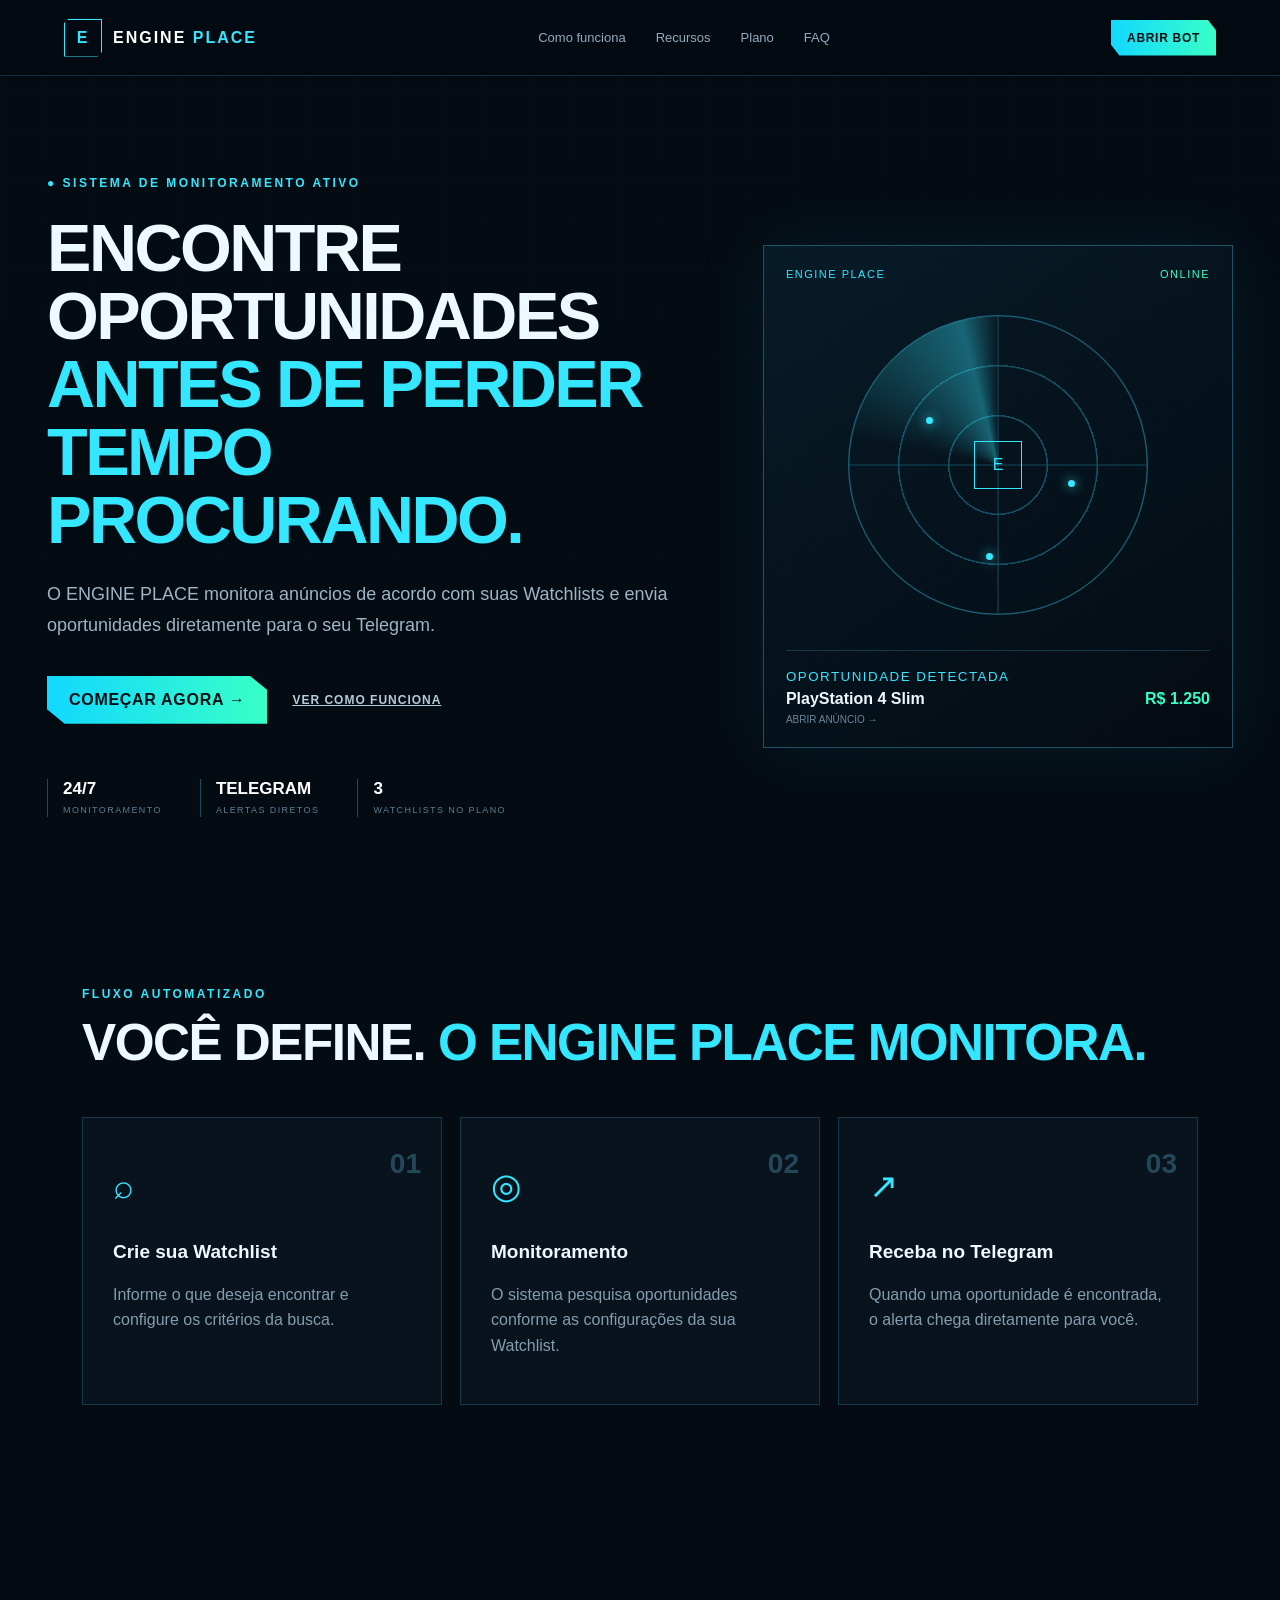
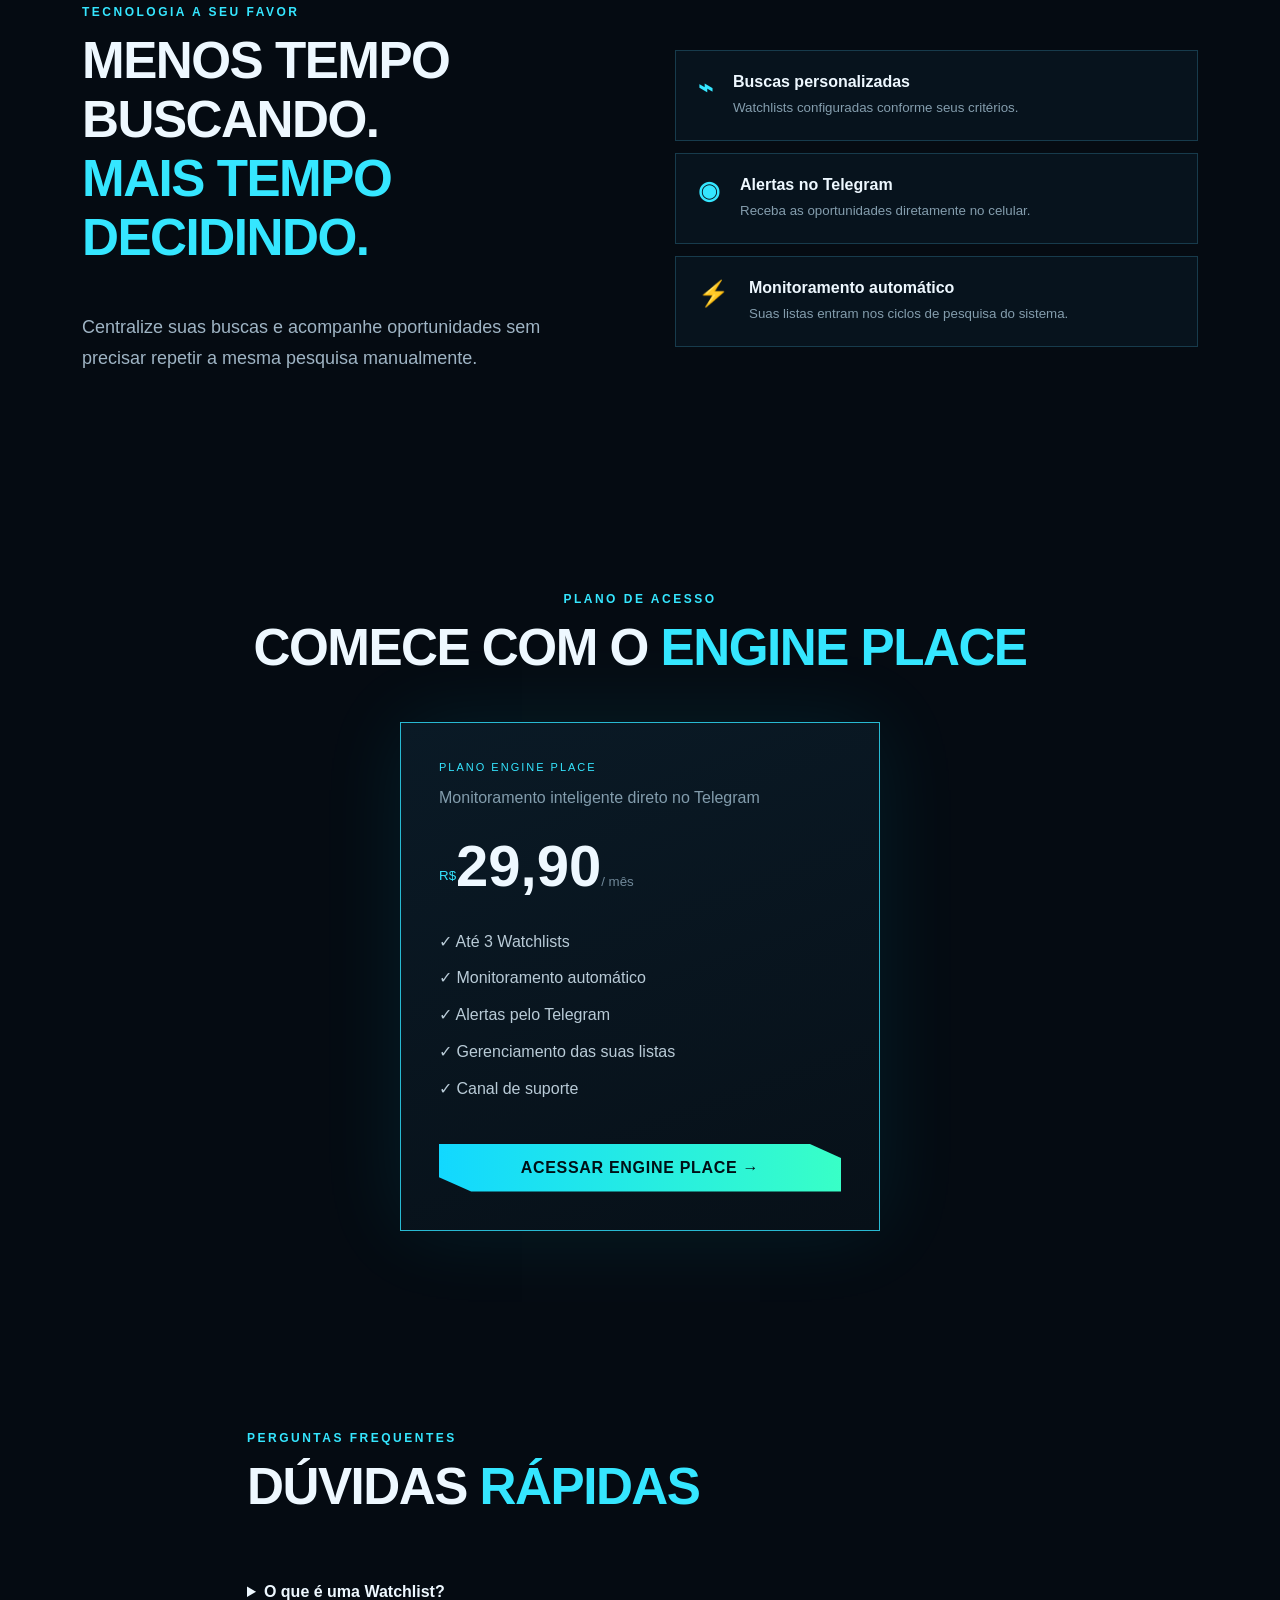
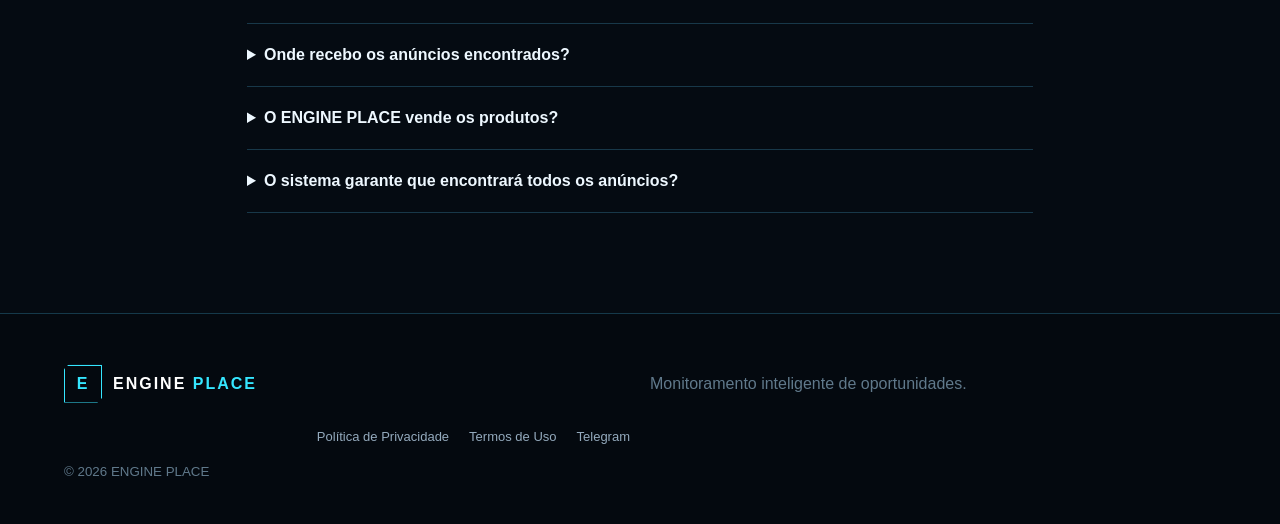
==== index.html @ 0d4deb9d "Add files via upload" ====
<!doctype html>
<html lang="pt-BR">
<head>
<meta charset="utf-8"><meta name="viewport" content="width=device-width,initial-scale=1">
<title>ENGINE PLACE — Monitoramento inteligente</title>
<meta name="description" content="ENGINE PLACE monitora oportunidades conforme suas Watchlists e envia alertas diretamente no Telegram.">
<link rel="stylesheet" href="style.css">
</head>
<body>
<div class="grid"></div>
<header>
  <a class="brand" href="#inicio"><span class="logo">E</span><span>ENGINE <b>PLACE</b></span></a>
  <nav><a href="#como">Como funciona</a><a href="#recursos">Recursos</a><a href="#plano">Plano</a><a href="#faq">FAQ</a></nav>
  <a class="btn mini" href="https://t.me/engineplace_bot" target="_blank">ABRIR BOT</a>
</header>
<main>
<section class="hero" id="inicio">
 <div class="copy">
   <div class="tag">● SISTEMA DE MONITORAMENTO ATIVO</div>
   <h1>ENCONTRE OPORTUNIDADES<br><span>ANTES DE PERDER TEMPO PROCURANDO.</span></h1>
   <p>O ENGINE PLACE monitora anúncios de acordo com suas Watchlists e envia oportunidades diretamente para o seu Telegram.</p>
   <div class="actions"><a class="btn" href="#plano">COMEÇAR AGORA →</a><a class="link" href="#como">VER COMO FUNCIONA</a></div>
   <div class="metrics"><div><b>24/7</b><small>MONITORAMENTO</small></div><div><b>TELEGRAM</b><small>ALERTAS DIRETOS</small></div><div><b>3</b><small>WATCHLISTS NO PLANO</small></div></div>
 </div>
 <div class="radar-card">
   <div class="hud-title"><span>ENGINE PLACE</span><i>ONLINE</i></div>
   <div class="radar"><div class="sweep"></div><span class="dot d1"></span><span class="dot d2"></span><span class="dot d3"></span><div class="center">E</div></div>
   <div class="found"><small>OPORTUNIDADE DETECTADA</small><b>PlayStation 4 Slim</b><span>R$ 1.250</span><em>ABRIR ANÚNCIO →</em></div>
 </div>
</section>

<section id="como" class="section">
 <div class="eyebrow">FLUXO AUTOMATIZADO</div><h2>VOCÊ DEFINE. <span>O ENGINE PLACE MONITORA.</span></h2>
 <div class="steps">
  <article><strong>01</strong><div class="ico">⌕</div><h3>Crie sua Watchlist</h3><p>Informe o que deseja encontrar e configure os critérios da busca.</p></article>
  <article><strong>02</strong><div class="ico">◎</div><h3>Monitoramento</h3><p>O sistema pesquisa oportunidades conforme as configurações da sua Watchlist.</p></article>
  <article><strong>03</strong><div class="ico">↗</div><h3>Receba no Telegram</h3><p>Quando uma oportunidade é encontrada, o alerta chega diretamente para você.</p></article>
 </div>
</section>

<section id="recursos" class="section split">
 <div><div class="eyebrow">TECNOLOGIA A SEU FAVOR</div><h2>MENOS TEMPO BUSCANDO.<br><span>MAIS TEMPO DECIDINDO.</span></h2>
 <p class="lead">Centralize suas buscas e acompanhe oportunidades sem precisar repetir a mesma pesquisa manualmente.</p></div>
 <div class="features">
  <div><b>⌁</b><span><strong>Buscas personalizadas</strong><small>Watchlists configuradas conforme seus critérios.</small></span></div>
  <div><b>◉</b><span><strong>Alertas no Telegram</strong><small>Receba as oportunidades diretamente no celular.</small></span></div>
  <div><b>⚡</b><span><strong>Monitoramento automático</strong><small>Suas listas entram nos ciclos de pesquisa do sistema.</small></span></div>
 </div>
</section>

<section id="plano" class="section price-wrap">
 <div class="eyebrow">PLANO DE ACESSO</div><h2>COMECE COM O <span>ENGINE PLACE</span></h2>
 <div class="price">
  <div class="popular">PLANO ENGINE PLACE</div>
  <p>Monitoramento inteligente direto no Telegram</p>
  <div class="value"><sup>R$</sup><b>29,90</b><small>/ mês</small></div>
  <ul><li>✓ Até 3 Watchlists</li><li>✓ Monitoramento automático</li><li>✓ Alertas pelo Telegram</li><li>✓ Gerenciamento das suas listas</li><li>✓ Canal de suporte</li></ul>
  <a class="btn full" href="https://t.me/engineplace_bot" target="_blank">ACESSAR ENGINE PLACE →</a>
 </div>
</section>

<section id="faq" class="section faq">
 <div class="eyebrow">PERGUNTAS FREQUENTES</div><h2>DÚVIDAS <span>RÁPIDAS</span></h2>
 <details><summary>O que é uma Watchlist?</summary><p>É uma busca configurada por você para o ENGINE PLACE monitorar conforme os critérios definidos.</p></details>
 <details><summary>Onde recebo os anúncios encontrados?</summary><p>Os alertas são enviados diretamente pelo Telegram.</p></details>
 <details><summary>O ENGINE PLACE vende os produtos?</summary><p>Não. O ENGINE PLACE monitora e organiza informações de anúncios. A negociação ocorre entre você e terceiros.</p></details>
 <details><summary>O sistema garante que encontrará todos os anúncios?</summary><p>Não. As fontes podem mudar ou ficar indisponíveis, e nenhum monitoramento garante localizar 100% dos anúncios existentes.</p></details>
</section>
</main>
<footer><div class="brand"><span class="logo">E</span><span>ENGINE <b>PLACE</b></span></div><p>Monitoramento inteligente de oportunidades.</p><div><a href="privacidade.html">Política de Privacidade</a><a href="termos.html">Termos de Uso</a><a href="https://t.me/engineplace_bot">Telegram</a></div><small>© 2026 ENGINE PLACE</small></footer>
</body></html>
---- style.css ----
*{box-sizing:border-box}html{scroll-behavior:smooth}body{margin:0;background:#050b12;color:#eef8ff;font-family:Inter,Segoe UI,Arial,sans-serif;overflow-x:hidden}.grid{position:fixed;inset:0;pointer-events:none;opacity:.18;background-image:linear-gradient(rgba(0,229,255,.12) 1px,transparent 1px),linear-gradient(90deg,rgba(0,229,255,.12) 1px,transparent 1px);background-size:44px 44px;mask-image:linear-gradient(to bottom,#000,transparent 75%)}header{height:76px;display:flex;align-items:center;justify-content:space-between;padding:0 max(5vw,28px);border-bottom:1px solid #123044;background:rgba(5,11,18,.86);backdrop-filter:blur(16px);position:sticky;top:0;z-index:5}.brand{display:flex;align-items:center;gap:11px;color:#fff;text-decoration:none;letter-spacing:2px;font-weight:700}.brand b,.hero span,h2 span{color:#35e6ff}.logo{width:38px;height:38px;border:1px solid #35e6ff;display:grid;place-items:center;color:#35e6ff;clip-path:polygon(12% 0,100% 0,100% 88%,88% 100%,0 100%,0 12%);box-shadow:0 0 25px #12d8ff55}nav{display:flex;gap:30px}nav a,footer a{color:#94aabd;text-decoration:none;font-size:13px}.btn{display:inline-block;background:linear-gradient(90deg,#12d8ff,#38ffc7);color:#001016;text-decoration:none;padding:15px 22px;font-weight:900;letter-spacing:.7px;clip-path:polygon(0 0,92% 0,100% 30%,100% 100%,8% 100%,0 70%)}.mini{padding:11px 16px;font-size:12px}.hero{min-height:720px;max-width:1250px;margin:auto;padding:100px 32px 70px;display:grid;grid-template-columns:1.15fr .85fr;gap:80px;align-items:center}.tag,.eyebrow{font-size:12px;color:#35e6ff;letter-spacing:2.5px;font-weight:800}.tag{margin-bottom:25px}.hero h1{font-size:clamp(40px,5.2vw,72px);line-height:1.02;margin:0 0 25px;letter-spacing:-2.5px}.hero p,.lead{color:#9fb4c4;font-size:18px;line-height:1.7;max-width:690px}.actions{display:flex;align-items:center;gap:25px;margin:35px 0}.link{color:#b6cbd9;font-size:12px;font-weight:800;letter-spacing:1px}.metrics{display:flex;gap:38px;margin-top:55px}.metrics div{border-left:1px solid #1c4a5e;padding-left:15px}.metrics b{display:block;color:#fff;font-size:17px}.metrics small{color:#5d7d91;font-size:9px;letter-spacing:1.4px}.radar-card{border:1px solid #1a5267;background:linear-gradient(145deg,rgba(8,29,42,.92),rgba(5,11,18,.75));padding:22px;box-shadow:0 0 70px #00d9ff18;position:relative}.hud-title{display:flex;justify-content:space-between;font-size:11px;letter-spacing:1.5px;color:#7693a6}.hud-title i{color:#39ffc9;font-style:normal}.radar{width:300px;aspect-ratio:1;border-radius:50%;border:1px solid #1d6175;margin:35px auto;position:relative;background:repeating-radial-gradient(circle,transparent 0 48px,#155165 49px 50px),linear-gradient(90deg,transparent 49.7%,#155165 50%,transparent 50.3%),linear-gradient(transparent 49.7%,#155165 50%,transparent 50.3%);overflow:hidden}.sweep{position:absolute;inset:0;background:conic-gradient(from 0deg,transparent 0 78%,rgba(53,230,255,.38) 96%,transparent 100%);animation:spin 4s linear infinite}.center{position:absolute;inset:42%;display:grid;place-items:center;border:1px solid #35e6ff;color:#35e6ff}.dot{position:absolute;width:7px;height:7px;border-radius:50%;background:#35e6ff;box-shadow:0 0 12px #35e6ff}.d1{left:26%;top:34%}.d2{right:24%;top:55%}.d3{left:46%;bottom:18%}@keyframes spin{to{transform:rotate(360deg)}}.found{border-top:1px solid #15394a;padding-top:18px;display:grid;grid-template-columns:1fr auto;gap:6px}.found small{grid-column:1/-1;color:#35e6ff;letter-spacing:1.5px}.found b{font-size:16px}.found span{color:#38ffc7;font-weight:800}.found em{grid-column:1/-1;color:#6d8799;font-size:10px;font-style:normal}.section{max-width:1180px;margin:auto;padding:100px 32px}.section h2{font-size:clamp(34px,4vw,52px);margin:12px 0 45px;letter-spacing:-1.5px}.steps{display:grid;grid-template-columns:repeat(3,1fr);gap:18px}.steps article{position:relative;padding:30px;border:1px solid #15394a;background:#08131e}.steps strong{position:absolute;right:20px;color:#24485a;font-size:28px}.ico{font-size:35px;color:#35e6ff;margin:18px 0 35px}.steps h3{font-size:19px}.steps p,.features small,.faq p{color:#849dad;line-height:1.6}.split{display:grid;grid-template-columns:1fr 1fr;gap:70px;align-items:center}.features{display:grid;gap:12px}.features>div{border:1px solid #173b4c;background:#07131d;padding:22px;display:flex;gap:20px}.features b{color:#35e6ff;font-size:25px}.features strong,.features small{display:block}.features small{margin-top:6px}.price-wrap{text-align:center}.price{max-width:480px;margin:35px auto 0;text-align:left;border:1px solid #28b9d2;background:linear-gradient(160deg,#0a1a26,#071018);padding:38px;box-shadow:0 0 80px #00d9ff17}.popular{color:#35e6ff;font-size:11px;letter-spacing:2px}.price>p{color:#829cac}.value{margin:25px 0}.value sup{color:#35e6ff}.value b{font-size:58px}.value small{color:#71899a}.price ul{list-style:none;padding:0;line-height:2.3;color:#b9cbd7}.full{text-align:center;width:100%;margin-top:20px}.faq{max-width:850px}.faq details{border-bottom:1px solid #183849;padding:22px 0}.faq summary{cursor:pointer;font-weight:700}.faq p{padding-right:30px}footer{border-top:1px solid #15394a;padding:45px max(5vw,28px);display:grid;grid-template-columns:1fr 1fr;gap:20px;align-items:center;background:#04090f}footer p,footer small{color:#60798b}footer div:nth-of-type(2){display:flex;gap:20px;justify-content:flex-end}footer small{grid-column:1/-1}@media(max-width:800px){nav{display:none}.hero,.split{grid-template-columns:1fr}.hero{padding-top:65px;gap:40px}.radar-card{max-width:450px}.radar{width:min(280px,80vw)}.steps{grid-template-columns:1fr}.metrics{gap:15px;flex-wrap:wrap}.hero h1{letter-spacing:-1px}.section{padding:75px 22px}footer{grid-template-columns:1fr}footer div:nth-of-type(2){justify-content:flex-start;flex-wrap:wrap}footer small{grid-column:auto}}.legal{max-width:850px;color:#a9bfcd;line-height:1.8}.legal h3{color:#eef8ff;margin-top:32px}.legal p{margin:10px 0}
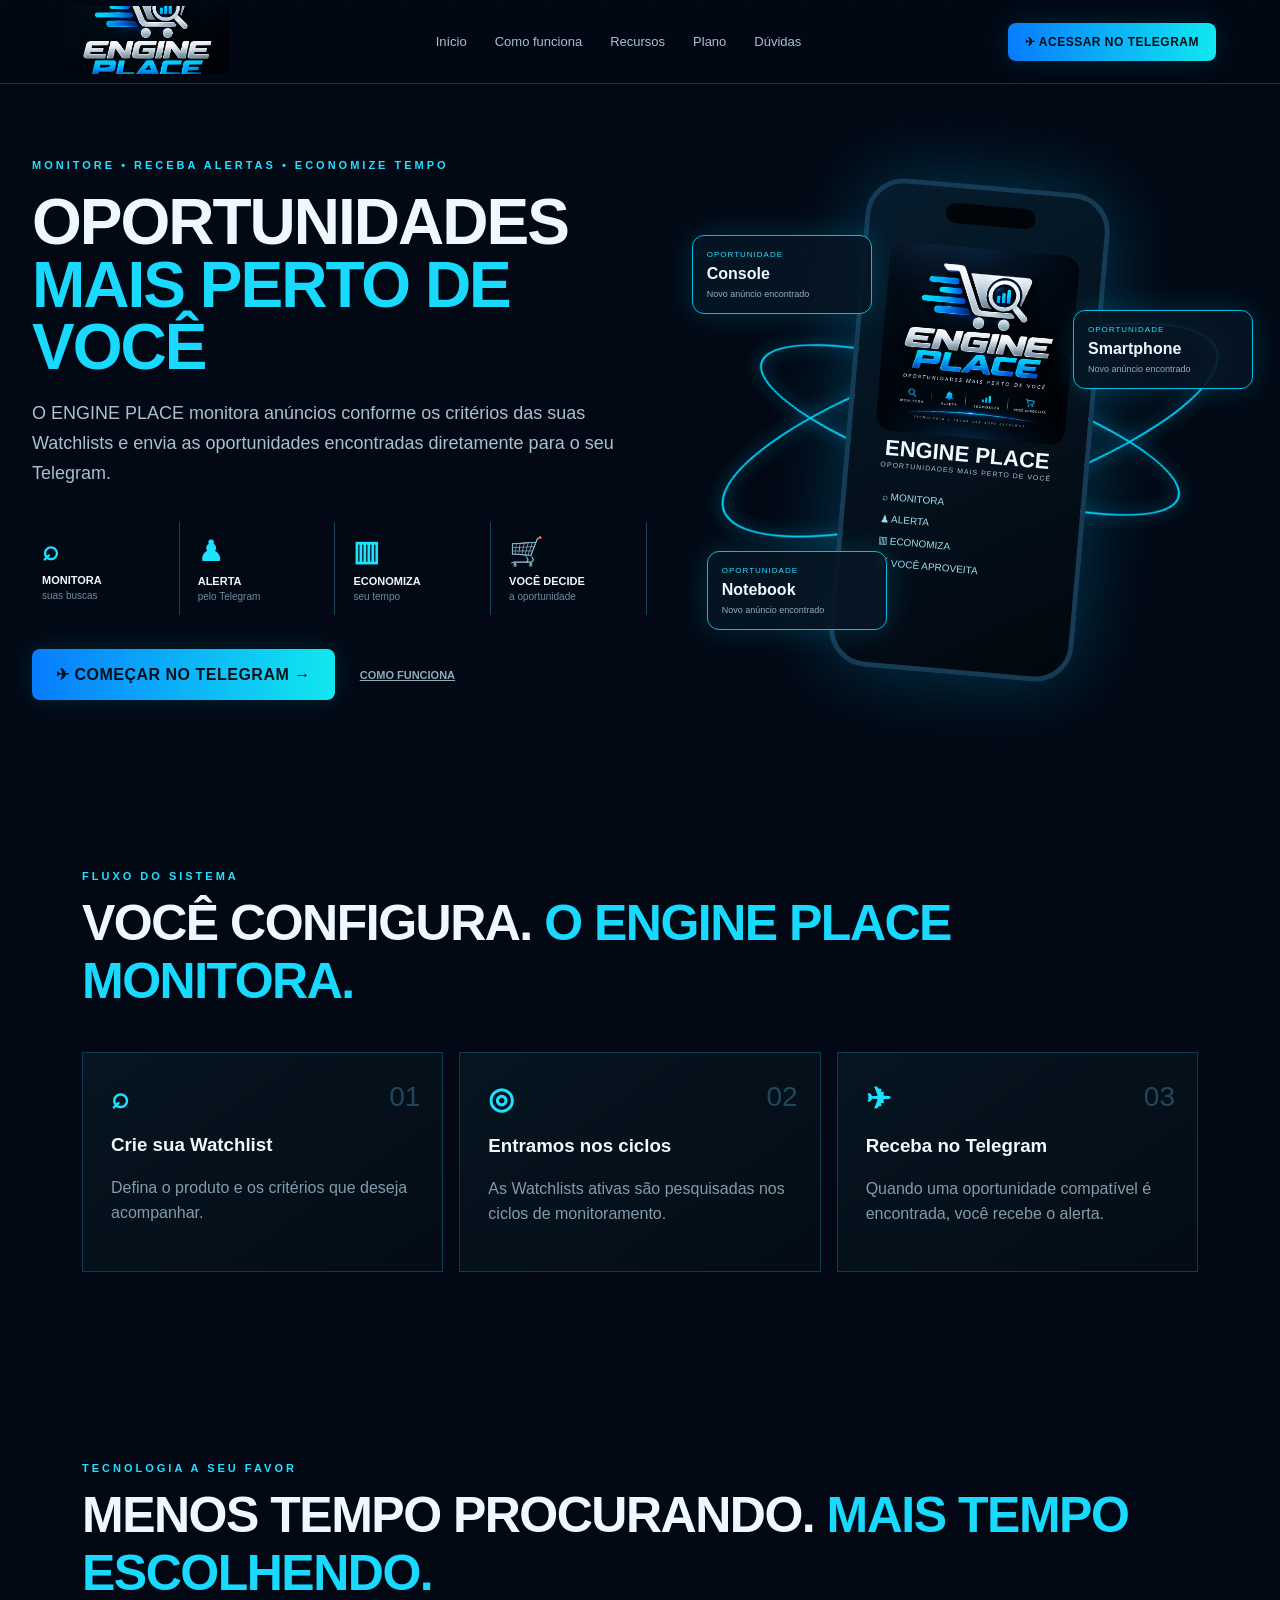
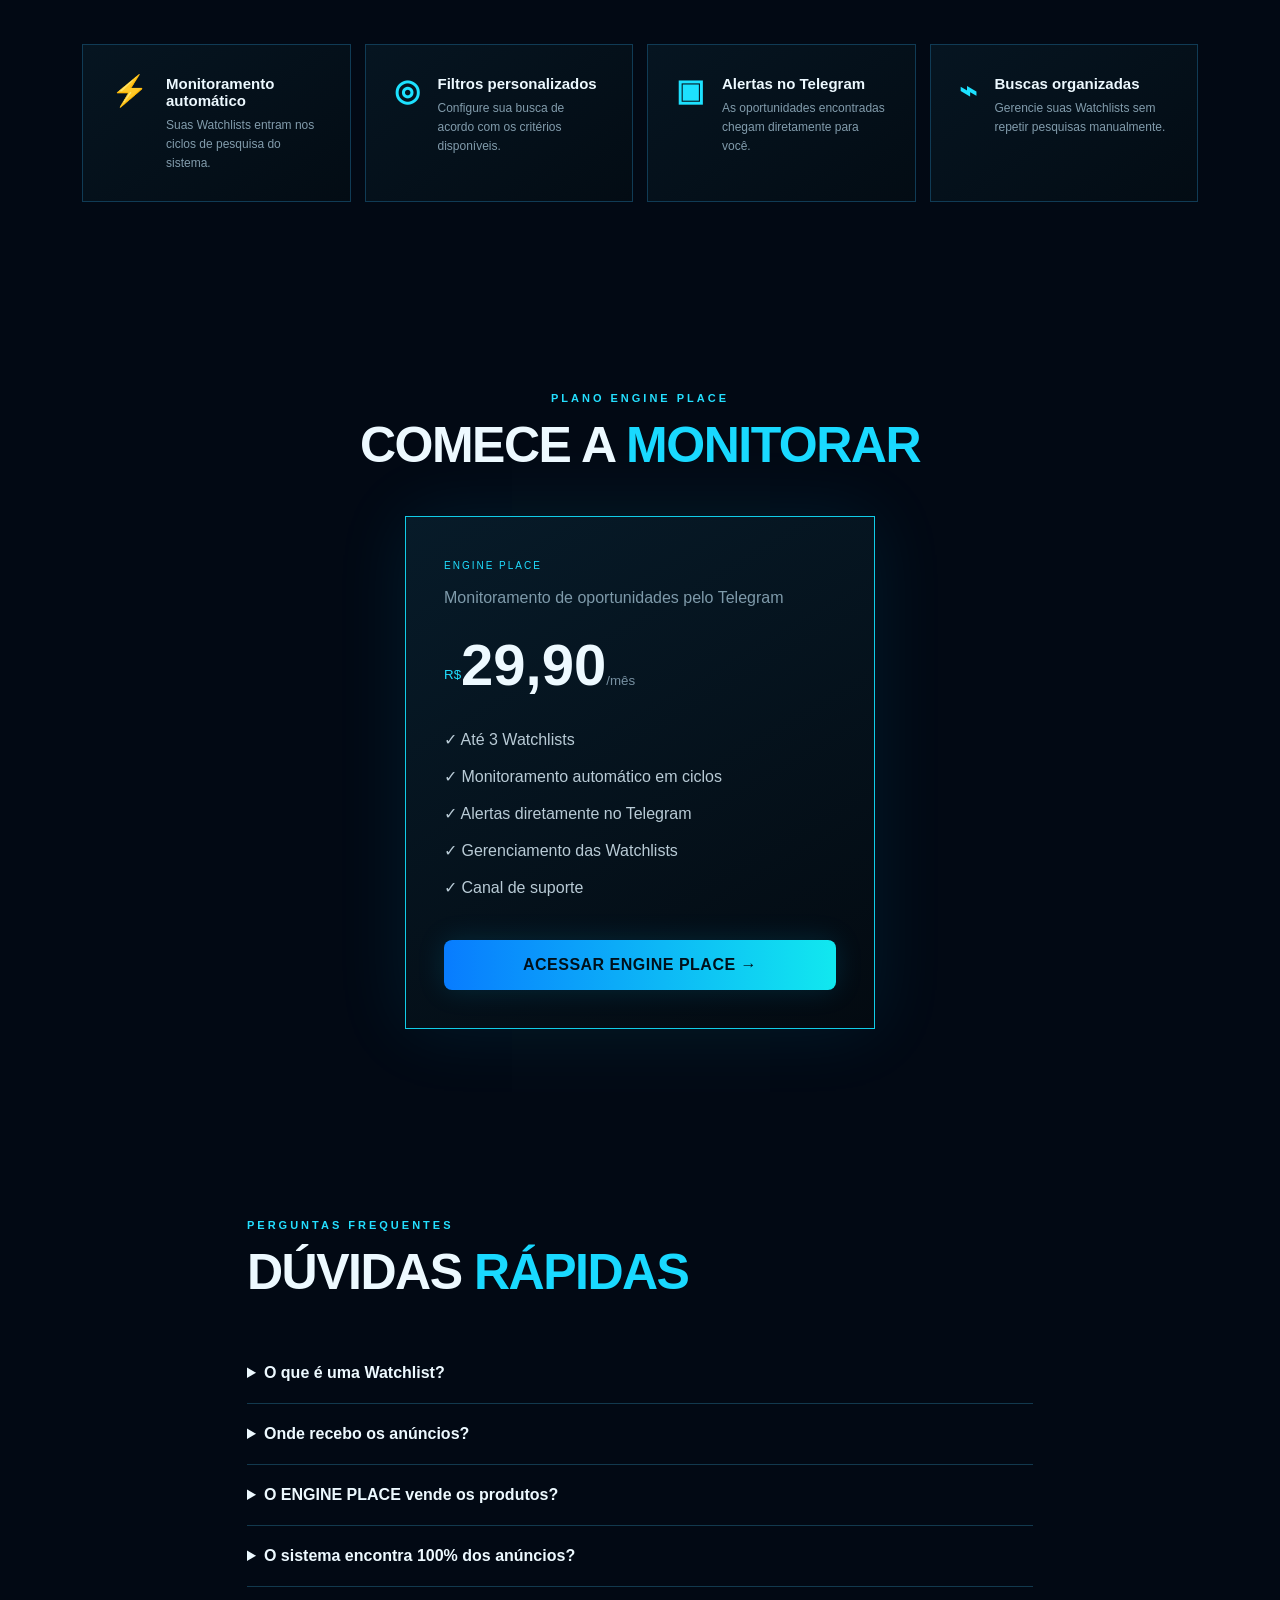
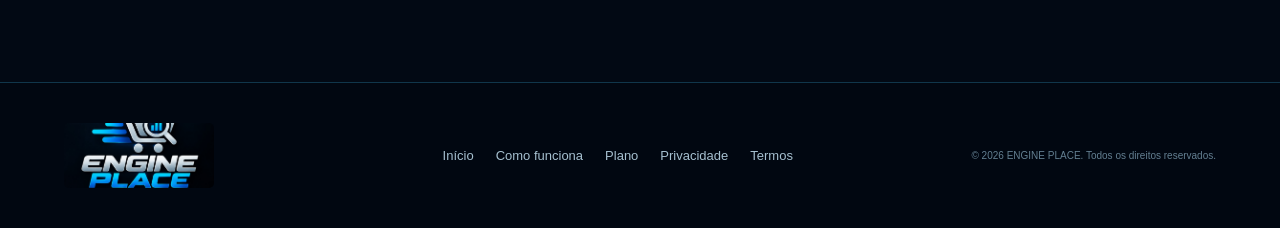
==== commit 00665d79: "Add files via upload" ====
--- a/index.html
+++ b/index.html
@@ -2,70 +2,85 @@
 <html lang="pt-BR">
 <head>
 <meta charset="utf-8"><meta name="viewport" content="width=device-width,initial-scale=1">
-<title>ENGINE PLACE — Monitoramento inteligente</title>
-<meta name="description" content="ENGINE PLACE monitora oportunidades conforme suas Watchlists e envia alertas diretamente no Telegram.">
+<title>ENGINE PLACE — Oportunidades mais perto de você</title>
+<meta name="description" content="Monitore anúncios conforme suas Watchlists e receba oportunidades diretamente no Telegram.">
 <link rel="stylesheet" href="style.css">
 </head>
 <body>
 <div class="grid"></div>
 <header>
-  <a class="brand" href="#inicio"><span class="logo">E</span><span>ENGINE <b>PLACE</b></span></a>
-  <nav><a href="#como">Como funciona</a><a href="#recursos">Recursos</a><a href="#plano">Plano</a><a href="#faq">FAQ</a></nav>
-  <a class="btn mini" href="https://t.me/engineplace_bot" target="_blank">ABRIR BOT</a>
+ <a class="brand" href="#inicio"><img src="logo-engine-place.jpg" alt="ENGINE PLACE"></a>
+ <nav><a href="#inicio">Início</a><a href="#como">Como funciona</a><a href="#recursos">Recursos</a><a href="#plano">Plano</a><a href="#faq">Dúvidas</a></nav>
+ <a class="btn mini" href="https://t.me/engineplace_bot" target="_blank" rel="noopener">✈ ACESSAR NO TELEGRAM</a>
 </header>
 <main>
 <section class="hero" id="inicio">
  <div class="copy">
-   <div class="tag">● SISTEMA DE MONITORAMENTO ATIVO</div>
-   <h1>ENCONTRE OPORTUNIDADES<br><span>ANTES DE PERDER TEMPO PROCURANDO.</span></h1>
-   <p>O ENGINE PLACE monitora anúncios de acordo com suas Watchlists e envia oportunidades diretamente para o seu Telegram.</p>
-   <div class="actions"><a class="btn" href="#plano">COMEÇAR AGORA →</a><a class="link" href="#como">VER COMO FUNCIONA</a></div>
-   <div class="metrics"><div><b>24/7</b><small>MONITORAMENTO</small></div><div><b>TELEGRAM</b><small>ALERTAS DIRETOS</small></div><div><b>3</b><small>WATCHLISTS NO PLANO</small></div></div>
+  <div class="tag">MONITORE • RECEBA ALERTAS • ECONOMIZE TEMPO</div>
+  <h1>OPORTUNIDADES<br><span>MAIS PERTO DE VOCÊ</span></h1>
+  <p>O ENGINE PLACE monitora anúncios conforme os critérios das suas Watchlists e envia as oportunidades encontradas diretamente para o seu Telegram.</p>
+  <div class="quick">
+   <div><b>⌕</b><strong>MONITORA</strong><small>suas buscas</small></div>
+   <div><b>♟</b><strong>ALERTA</strong><small>pelo Telegram</small></div>
+   <div><b>▥</b><strong>ECONOMIZA</strong><small>seu tempo</small></div>
+   <div><b>🛒</b><strong>VOCÊ DECIDE</strong><small>a oportunidade</small></div>
+  </div>
+  <div class="actions"><a class="btn" href="https://t.me/engineplace_bot" target="_blank" rel="noopener">✈ COMEÇAR NO TELEGRAM →</a><a class="textlink" href="#como">COMO FUNCIONA</a></div>
  </div>
- <div class="radar-card">
-   <div class="hud-title"><span>ENGINE PLACE</span><i>ONLINE</i></div>
-   <div class="radar"><div class="sweep"></div><span class="dot d1"></span><span class="dot d2"></span><span class="dot d3"></span><div class="center">E</div></div>
-   <div class="found"><small>OPORTUNIDADE DETECTADA</small><b>PlayStation 4 Slim</b><span>R$ 1.250</span><em>ABRIR ANÚNCIO →</em></div>
+ <div class="visual">
+   <div class="orbit o1"></div><div class="orbit o2"></div>
+   <div class="phone">
+    <div class="speaker"></div>
+    <img src="logo-engine-place.jpg" alt="Logo ENGINE PLACE">
+    <div class="phone-copy"><b>ENGINE PLACE</b><span>OPORTUNIDADES MAIS PERTO DE VOCÊ</span></div>
+    <div class="phone-icons">⌕ MONITORA<br>♟ ALERTA<br>▥ ECONOMIZA<br>🛒 VOCÊ APROVEITA</div>
+   </div>
+   <div class="alert a1"><small>OPORTUNIDADE</small><b>Console</b><span>Novo anúncio encontrado</span></div>
+   <div class="alert a2"><small>OPORTUNIDADE</small><b>Smartphone</b><span>Novo anúncio encontrado</span></div>
+   <div class="alert a3"><small>OPORTUNIDADE</small><b>Notebook</b><span>Novo anúncio encontrado</span></div>
  </div>
 </section>
 
 <section id="como" class="section">
- <div class="eyebrow">FLUXO AUTOMATIZADO</div><h2>VOCÊ DEFINE. <span>O ENGINE PLACE MONITORA.</span></h2>
+ <div class="eyebrow">FLUXO DO SISTEMA</div><h2>VOCÊ CONFIGURA. <span>O ENGINE PLACE MONITORA.</span></h2>
  <div class="steps">
-  <article><strong>01</strong><div class="ico">⌕</div><h3>Crie sua Watchlist</h3><p>Informe o que deseja encontrar e configure os critérios da busca.</p></article>
-  <article><strong>02</strong><div class="ico">◎</div><h3>Monitoramento</h3><p>O sistema pesquisa oportunidades conforme as configurações da sua Watchlist.</p></article>
-  <article><strong>03</strong><div class="ico">↗</div><h3>Receba no Telegram</h3><p>Quando uma oportunidade é encontrada, o alerta chega diretamente para você.</p></article>
+  <article><i>01</i><b>⌕</b><h3>Crie sua Watchlist</h3><p>Defina o produto e os critérios que deseja acompanhar.</p></article>
+  <article><i>02</i><b>◎</b><h3>Entramos nos ciclos</h3><p>As Watchlists ativas são pesquisadas nos ciclos de monitoramento.</p></article>
+  <article><i>03</i><b>✈</b><h3>Receba no Telegram</h3><p>Quando uma oportunidade compatível é encontrada, você recebe o alerta.</p></article>
  </div>
 </section>
 
-<section id="recursos" class="section split">
- <div><div class="eyebrow">TECNOLOGIA A SEU FAVOR</div><h2>MENOS TEMPO BUSCANDO.<br><span>MAIS TEMPO DECIDINDO.</span></h2>
- <p class="lead">Centralize suas buscas e acompanhe oportunidades sem precisar repetir a mesma pesquisa manualmente.</p></div>
+<section id="recursos" class="section">
+ <div class="eyebrow">TECNOLOGIA A SEU FAVOR</div><h2>MENOS TEMPO PROCURANDO. <span>MAIS TEMPO ESCOLHENDO.</span></h2>
  <div class="features">
-  <div><b>⌁</b><span><strong>Buscas personalizadas</strong><small>Watchlists configuradas conforme seus critérios.</small></span></div>
-  <div><b>◉</b><span><strong>Alertas no Telegram</strong><small>Receba as oportunidades diretamente no celular.</small></span></div>
-  <div><b>⚡</b><span><strong>Monitoramento automático</strong><small>Suas listas entram nos ciclos de pesquisa do sistema.</small></span></div>
+  <article><b>⚡</b><div><h3>Monitoramento automático</h3><p>Suas Watchlists entram nos ciclos de pesquisa do sistema.</p></div></article>
+  <article><b>◎</b><div><h3>Filtros personalizados</h3><p>Configure sua busca de acordo com os critérios disponíveis.</p></div></article>
+  <article><b>▣</b><div><h3>Alertas no Telegram</h3><p>As oportunidades encontradas chegam diretamente para você.</p></div></article>
+  <article><b>⌁</b><div><h3>Buscas organizadas</h3><p>Gerencie suas Watchlists sem repetir pesquisas manualmente.</p></div></article>
  </div>
 </section>
 
-<section id="plano" class="section price-wrap">
- <div class="eyebrow">PLANO DE ACESSO</div><h2>COMECE COM O <span>ENGINE PLACE</span></h2>
+<section id="plano" class="section plan-section">
+ <div class="eyebrow">PLANO ENGINE PLACE</div><h2>COMECE A <span>MONITORAR</span></h2>
  <div class="price">
-  <div class="popular">PLANO ENGINE PLACE</div>
-  <p>Monitoramento inteligente direto no Telegram</p>
-  <div class="value"><sup>R$</sup><b>29,90</b><small>/ mês</small></div>
-  <ul><li>✓ Até 3 Watchlists</li><li>✓ Monitoramento automático</li><li>✓ Alertas pelo Telegram</li><li>✓ Gerenciamento das suas listas</li><li>✓ Canal de suporte</li></ul>
-  <a class="btn full" href="https://t.me/engineplace_bot" target="_blank">ACESSAR ENGINE PLACE →</a>
+  <span class="badge">ENGINE PLACE</span><p>Monitoramento de oportunidades pelo Telegram</p>
+  <div class="value"><sup>R$</sup><b>29,90</b><small>/mês</small></div>
+  <ul><li>✓ Até 3 Watchlists</li><li>✓ Monitoramento automático em ciclos</li><li>✓ Alertas diretamente no Telegram</li><li>✓ Gerenciamento das Watchlists</li><li>✓ Canal de suporte</li></ul>
+  <a class="btn full" href="https://t.me/engineplace_bot" target="_blank" rel="noopener">ACESSAR ENGINE PLACE →</a>
  </div>
 </section>
 
 <section id="faq" class="section faq">
  <div class="eyebrow">PERGUNTAS FREQUENTES</div><h2>DÚVIDAS <span>RÁPIDAS</span></h2>
- <details><summary>O que é uma Watchlist?</summary><p>É uma busca configurada por você para o ENGINE PLACE monitorar conforme os critérios definidos.</p></details>
- <details><summary>Onde recebo os anúncios encontrados?</summary><p>Os alertas são enviados diretamente pelo Telegram.</p></details>
- <details><summary>O ENGINE PLACE vende os produtos?</summary><p>Não. O ENGINE PLACE monitora e organiza informações de anúncios. A negociação ocorre entre você e terceiros.</p></details>
- <details><summary>O sistema garante que encontrará todos os anúncios?</summary><p>Não. As fontes podem mudar ou ficar indisponíveis, e nenhum monitoramento garante localizar 100% dos anúncios existentes.</p></details>
+ <details><summary>O que é uma Watchlist?</summary><p>É uma busca configurada por você para ser monitorada pelo ENGINE PLACE.</p></details>
+ <details><summary>Onde recebo os anúncios?</summary><p>Os alertas são enviados diretamente pelo bot oficial do ENGINE PLACE no Telegram.</p></details>
+ <details><summary>O ENGINE PLACE vende os produtos?</summary><p>Não. O serviço monitora e organiza informações de anúncios. Qualquer negociação ocorre entre o usuário e terceiros.</p></details>
+ <details><summary>O sistema encontra 100% dos anúncios?</summary><p>Não. O monitoramento depende das fontes consultadas e das condições de funcionamento delas.</p></details>
 </section>
 </main>
-<footer><div class="brand"><span class="logo">E</span><span>ENGINE <b>PLACE</b></span></div><p>Monitoramento inteligente de oportunidades.</p><div><a href="privacidade.html">Política de Privacidade</a><a href="termos.html">Termos de Uso</a><a href="https://t.me/engineplace_bot">Telegram</a></div><small>© 2026 ENGINE PLACE</small></footer>
+<footer>
+ <img src="logo-engine-place.jpg" alt="ENGINE PLACE">
+ <div><a href="#inicio">Início</a><a href="#como">Como funciona</a><a href="#plano">Plano</a><a href="privacidade.html">Privacidade</a><a href="termos.html">Termos</a></div>
+ <small>© 2026 ENGINE PLACE. Todos os direitos reservados.</small>
+</footer>
 </body></html>
--- a/style.css
+++ b/style.css
@@ -1 +1 @@
-*{box-sizing:border-box}html{scroll-behavior:smooth}body{margin:0;background:#050b12;color:#eef8ff;font-family:Inter,Segoe UI,Arial,sans-serif;overflow-x:hidden}.grid{position:fixed;inset:0;pointer-events:none;opacity:.18;background-image:linear-gradient(rgba(0,229,255,.12) 1px,transparent 1px),linear-gradient(90deg,rgba(0,229,255,.12) 1px,transparent 1px);background-size:44px 44px;mask-image:linear-gradient(to bottom,#000,transparent 75%)}header{height:76px;display:flex;align-items:center;justify-content:space-between;padding:0 max(5vw,28px);border-bottom:1px solid #123044;background:rgba(5,11,18,.86);backdrop-filter:blur(16px);position:sticky;top:0;z-index:5}.brand{display:flex;align-items:center;gap:11px;color:#fff;text-decoration:none;letter-spacing:2px;font-weight:700}.brand b,.hero span,h2 span{color:#35e6ff}.logo{width:38px;height:38px;border:1px solid #35e6ff;display:grid;place-items:center;color:#35e6ff;clip-path:polygon(12% 0,100% 0,100% 88%,88% 100%,0 100%,0 12%);box-shadow:0 0 25px #12d8ff55}nav{display:flex;gap:30px}nav a,footer a{color:#94aabd;text-decoration:none;font-size:13px}.btn{display:inline-block;background:linear-gradient(90deg,#12d8ff,#38ffc7);color:#001016;text-decoration:none;padding:15px 22px;font-weight:900;letter-spacing:.7px;clip-path:polygon(0 0,92% 0,100% 30%,100% 100%,8% 100%,0 70%)}.mini{padding:11px 16px;font-size:12px}.hero{min-height:720px;max-width:1250px;margin:auto;padding:100px 32px 70px;display:grid;grid-template-columns:1.15fr .85fr;gap:80px;align-items:center}.tag,.eyebrow{font-size:12px;color:#35e6ff;letter-spacing:2.5px;font-weight:800}.tag{margin-bottom:25px}.hero h1{font-size:clamp(40px,5.2vw,72px);line-height:1.02;margin:0 0 25px;letter-spacing:-2.5px}.hero p,.lead{color:#9fb4c4;font-size:18px;line-height:1.7;max-width:690px}.actions{display:flex;align-items:center;gap:25px;margin:35px 0}.link{color:#b6cbd9;font-size:12px;font-weight:800;letter-spacing:1px}.metrics{display:flex;gap:38px;margin-top:55px}.metrics div{border-left:1px solid #1c4a5e;padding-left:15px}.metrics b{display:block;color:#fff;font-size:17px}.metrics small{color:#5d7d91;font-size:9px;letter-spacing:1.4px}.radar-card{border:1px solid #1a5267;background:linear-gradient(145deg,rgba(8,29,42,.92),rgba(5,11,18,.75));padding:22px;box-shadow:0 0 70px #00d9ff18;position:relative}.hud-title{display:flex;justify-content:space-between;font-size:11px;letter-spacing:1.5px;color:#7693a6}.hud-title i{color:#39ffc9;font-style:normal}.radar{width:300px;aspect-ratio:1;border-radius:50%;border:1px solid #1d6175;margin:35px auto;position:relative;background:repeating-radial-gradient(circle,transparent 0 48px,#155165 49px 50px),linear-gradient(90deg,transparent 49.7%,#155165 50%,transparent 50.3%),linear-gradient(transparent 49.7%,#155165 50%,transparent 50.3%);overflow:hidden}.sweep{position:absolute;inset:0;background:conic-gradient(from 0deg,transparent 0 78%,rgba(53,230,255,.38) 96%,transparent 100%);animation:spin 4s linear infinite}.center{position:absolute;inset:42%;display:grid;place-items:center;border:1px solid #35e6ff;color:#35e6ff}.dot{position:absolute;width:7px;height:7px;border-radius:50%;background:#35e6ff;box-shadow:0 0 12px #35e6ff}.d1{left:26%;top:34%}.d2{right:24%;top:55%}.d3{left:46%;bottom:18%}@keyframes spin{to{transform:rotate(360deg)}}.found{border-top:1px solid #15394a;padding-top:18px;display:grid;grid-template-columns:1fr auto;gap:6px}.found small{grid-column:1/-1;color:#35e6ff;letter-spacing:1.5px}.found b{font-size:16px}.found span{color:#38ffc7;font-weight:800}.found em{grid-column:1/-1;color:#6d8799;font-size:10px;font-style:normal}.section{max-width:1180px;margin:auto;padding:100px 32px}.section h2{font-size:clamp(34px,4vw,52px);margin:12px 0 45px;letter-spacing:-1.5px}.steps{display:grid;grid-template-columns:repeat(3,1fr);gap:18px}.steps article{position:relative;padding:30px;border:1px solid #15394a;background:#08131e}.steps strong{position:absolute;right:20px;color:#24485a;font-size:28px}.ico{font-size:35px;color:#35e6ff;margin:18px 0 35px}.steps h3{font-size:19px}.steps p,.features small,.faq p{color:#849dad;line-height:1.6}.split{display:grid;grid-template-columns:1fr 1fr;gap:70px;align-items:center}.features{display:grid;gap:12px}.features>div{border:1px solid #173b4c;background:#07131d;padding:22px;display:flex;gap:20px}.features b{color:#35e6ff;font-size:25px}.features strong,.features small{display:block}.features small{margin-top:6px}.price-wrap{text-align:center}.price{max-width:480px;margin:35px auto 0;text-align:left;border:1px solid #28b9d2;background:linear-gradient(160deg,#0a1a26,#071018);padding:38px;box-shadow:0 0 80px #00d9ff17}.popular{color:#35e6ff;font-size:11px;letter-spacing:2px}.price>p{color:#829cac}.value{margin:25px 0}.value sup{color:#35e6ff}.value b{font-size:58px}.value small{color:#71899a}.price ul{list-style:none;padding:0;line-height:2.3;color:#b9cbd7}.full{text-align:center;width:100%;margin-top:20px}.faq{max-width:850px}.faq details{border-bottom:1px solid #183849;padding:22px 0}.faq summary{cursor:pointer;font-weight:700}.faq p{padding-right:30px}footer{border-top:1px solid #15394a;padding:45px max(5vw,28px);display:grid;grid-template-columns:1fr 1fr;gap:20px;align-items:center;background:#04090f}footer p,footer small{color:#60798b}footer div:nth-of-type(2){display:flex;gap:20px;justify-content:flex-end}footer small{grid-column:1/-1}@media(max-width:800px){nav{display:none}.hero,.split{grid-template-columns:1fr}.hero{padding-top:65px;gap:40px}.radar-card{max-width:450px}.radar{width:min(280px,80vw)}.steps{grid-template-columns:1fr}.metrics{gap:15px;flex-wrap:wrap}.hero h1{letter-spacing:-1px}.section{padding:75px 22px}footer{grid-template-columns:1fr}footer div:nth-of-type(2){justify-content:flex-start;flex-wrap:wrap}footer small{grid-column:auto}}.legal{max-width:850px;color:#a9bfcd;line-height:1.8}.legal h3{color:#eef8ff;margin-top:32px}.legal p{margin:10px 0}+*{box-sizing:border-box}html{scroll-behavior:smooth}body{margin:0;background:#020914;color:#edf9ff;font-family:Inter,Segoe UI,Arial,sans-serif}.grid{position:fixed;inset:0;pointer-events:none;opacity:.15;background-image:linear-gradient(#00cfff16 1px,transparent 1px),linear-gradient(90deg,#00cfff16 1px,transparent 1px);background-size:50px 50px;mask-image:linear-gradient(#000,transparent 80%)}header{height:84px;padding:0 max(5vw,25px);display:flex;align-items:center;justify-content:space-between;border-bottom:1px solid #0d3851;background:#020914e8;backdrop-filter:blur(14px);position:sticky;top:0;z-index:10}.brand img{width:165px;height:68px;object-fit:cover;object-position:center 39%;border-radius:5px}nav{display:flex;gap:28px}nav a,footer a{color:#a6c0d0;text-decoration:none;font-size:13px}.btn{display:inline-block;text-decoration:none;color:#00111b;background:linear-gradient(90deg,#087cff,#11e8ef);padding:16px 24px;font-weight:900;letter-spacing:.5px;border-radius:8px;box-shadow:0 0 28px #00bfff25}.mini{padding:12px 17px;font-size:12px}.hero{min-height:690px;max-width:1280px;margin:auto;padding:75px 32px;display:grid;grid-template-columns:1.05fr .95fr;gap:45px;align-items:center}.tag,.eyebrow{font-size:11px;letter-spacing:3px;color:#24dfff;font-weight:800}.hero h1{font-size:clamp(45px,5vw,72px);line-height:.98;letter-spacing:-2px;margin:20px 0}.hero h1 span,h2 span{color:#19d9ff}.hero p{font-size:18px;line-height:1.65;color:#a9c0cf;max-width:650px}.quick{display:grid;grid-template-columns:repeat(4,1fr);gap:8px;margin:34px 0}.quick>div{padding:13px 10px;border-right:1px solid #16425a}.quick b{display:block;color:#1de2ff;font-size:28px;margin-bottom:7px}.quick strong,.quick small{display:block}.quick strong{font-size:11px}.quick small{font-size:10px;color:#6f8c9f;margin-top:4px}.actions{display:flex;gap:25px;align-items:center}.textlink{font-size:11px;color:#8eaabb;font-weight:800}.visual{height:540px;position:relative;display:grid;place-items:center}.phone{height:490px;width:245px;border:5px solid #153b55;border-radius:38px;background:linear-gradient(150deg,#061c2d,#02070e);transform:rotate(5deg);box-shadow:0 0 80px #00bfff42;position:relative;z-index:2;overflow:hidden;padding:58px 18px 20px;text-align:center}.speaker{position:absolute;top:15px;left:75px;width:90px;height:20px;background:#01050a;border-radius:20px}.phone img{width:190px;height:190px;object-fit:cover;border-radius:16px}.phone-copy b,.phone-copy span{display:block}.phone-copy b{font-size:22px}.phone-copy span{font-size:7px;letter-spacing:1px;color:#a8c4d3}.phone-icons{text-align:left;line-height:2.2;margin:18px 18px;color:#9fdff0;font-size:10px}.orbit{position:absolute;border:2px solid #00d9ff;border-radius:50%;filter:drop-shadow(0 0 8px #00bfff);transform:rotate(-18deg)}.o1{width:520px;height:150px}.o2{width:440px;height:110px;transform:rotate(18deg)}.alert{position:absolute;z-index:3;width:180px;padding:14px;border:1px solid #00bde8;background:#061725e8;border-radius:12px;box-shadow:0 0 30px #00c8ff30}.alert small,.alert b,.alert span{display:block}.alert small{font-size:8px;color:#1ce5ff;letter-spacing:1px}.alert b{margin:6px 0}.alert span{font-size:9px;color:#92adbd}.a1{left:0;top:75px}.a2{right:-5px;top:150px}.a3{left:15px;bottom:70px}.section{max-width:1180px;margin:auto;padding:95px 32px}.section h2{font-size:clamp(34px,4vw,50px);letter-spacing:-1.5px;margin:12px 0 42px}.steps{display:grid;grid-template-columns:repeat(3,1fr);gap:16px}.steps article,.features article{border:1px solid #103b55;background:linear-gradient(145deg,#061521,#030c14);padding:28px;position:relative}.steps i{position:absolute;right:22px;color:#21475b;font-size:28px;font-style:normal}.steps article>b,.features article>b{font-size:30px;color:#1de1ff}.steps p,.features p,.faq p{color:#829cac;line-height:1.6}.features{display:grid;grid-template-columns:repeat(4,1fr);gap:14px}.features article{display:flex;gap:18px}.features h3{font-size:15px;margin:2px 0 7px}.features p{font-size:12px;margin:0}.plan-section{text-align:center}.price{max-width:470px;margin:auto;padding:38px;text-align:left;border:1px solid #11cce7;background:linear-gradient(150deg,#071b29,#030a11);box-shadow:0 0 70px #00cfff18}.badge{font-size:10px;letter-spacing:2px;color:#20dfff}.price>p{color:#7e9aaa}.value{margin:24px 0}.value sup{color:#20dfff}.value b{font-size:58px}.value small{color:#7891a2}.price ul{list-style:none;padding:0;line-height:2.3;color:#b9cbd6}.full{text-align:center;width:100%;margin-top:18px}.faq{max-width:850px}.faq details{border-bottom:1px solid #12394e;padding:21px 0}.faq summary{cursor:pointer;font-weight:700}footer{border-top:1px solid #10364b;background:#010711;padding:40px max(5vw,25px);display:grid;grid-template-columns:200px 1fr auto;gap:30px;align-items:center}footer img{width:150px;height:65px;object-fit:cover;object-position:center 40%;border-radius:5px}footer div{display:flex;justify-content:center;gap:22px}footer small{color:#637f91;font-size:10px}@media(max-width:850px){nav{display:none}.mini{font-size:0}.mini:after{content:"TELEGRAM";font-size:11px}.hero{grid-template-columns:1fr;padding-top:55px}.visual{height:500px}.quick{grid-template-columns:repeat(2,1fr)}.steps,.features{grid-template-columns:1fr}.a2{right:0}.alert{width:150px}.section{padding:70px 22px}footer{grid-template-columns:1fr}footer div{justify-content:flex-start;flex-wrap:wrap}}.legal{max-width:850px;color:#a9bfcd;line-height:1.8}.legal h3{color:#edf9ff;margin-top:30px}
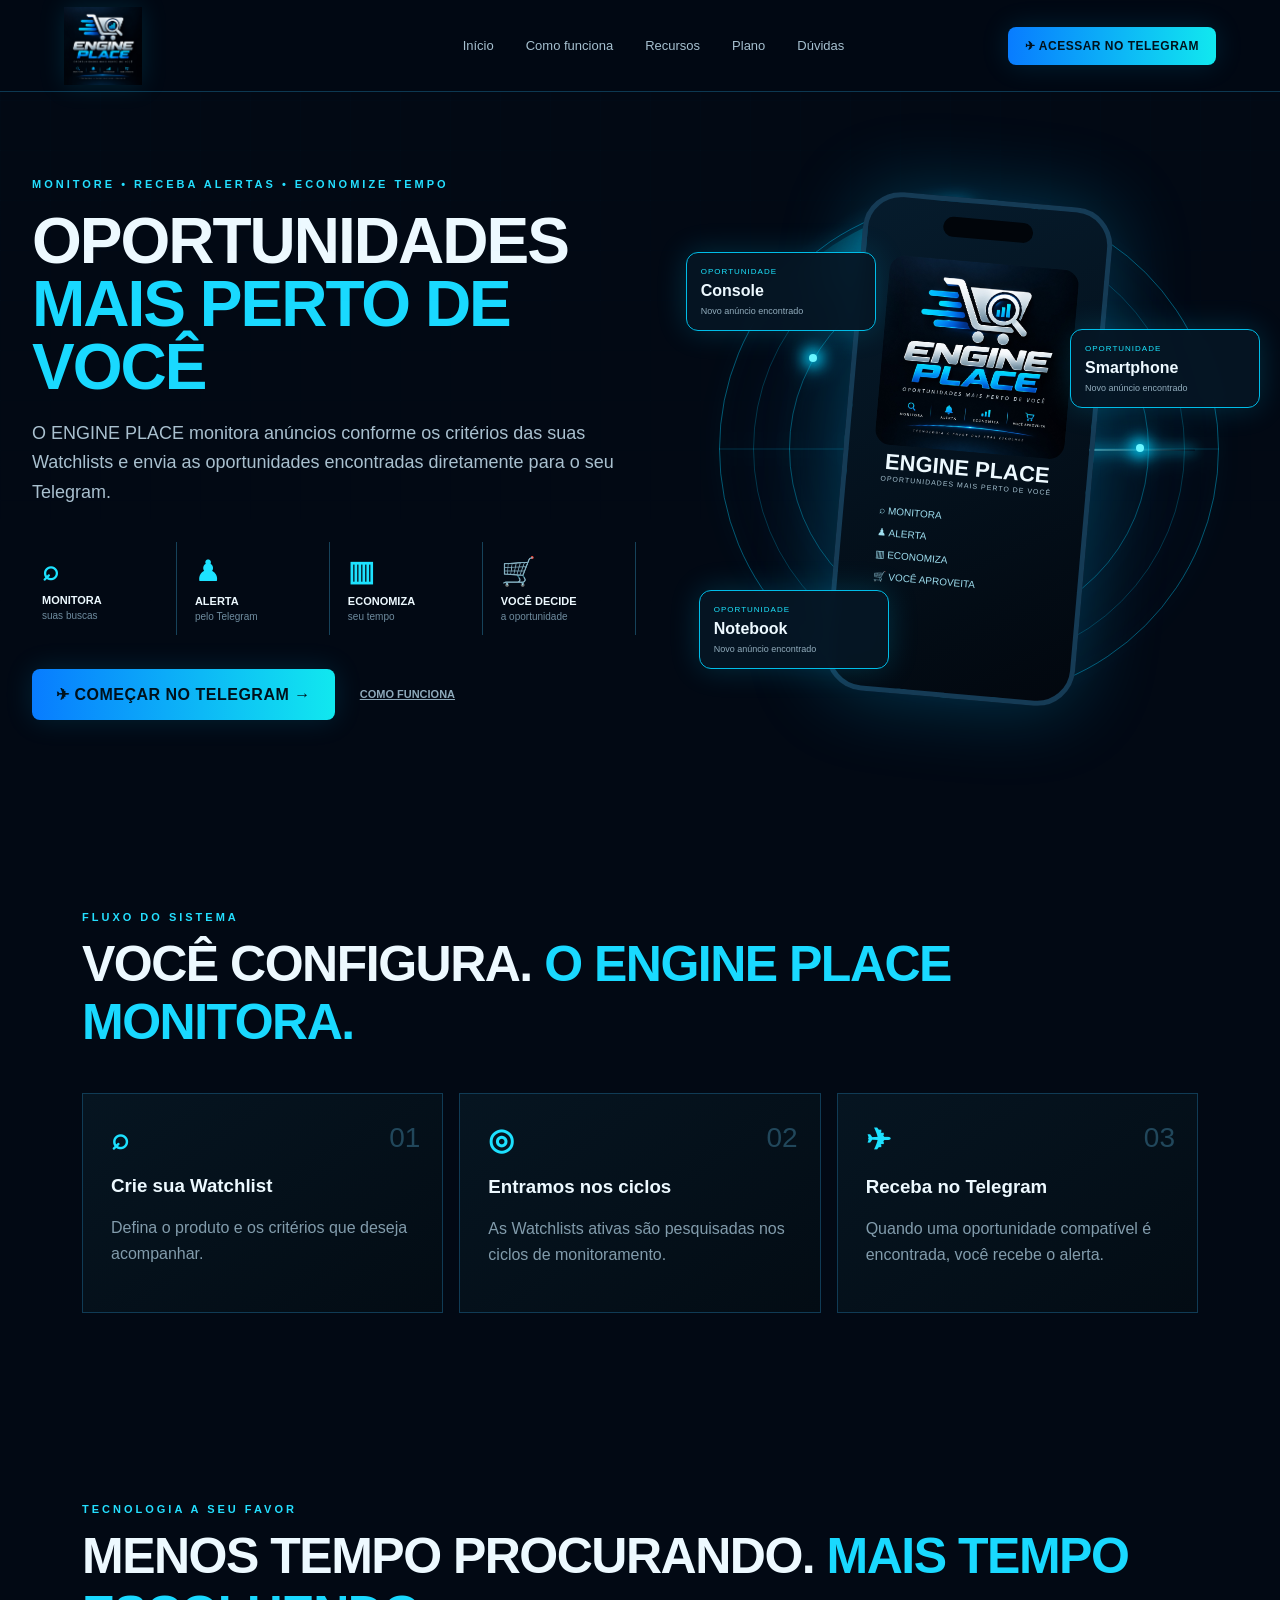
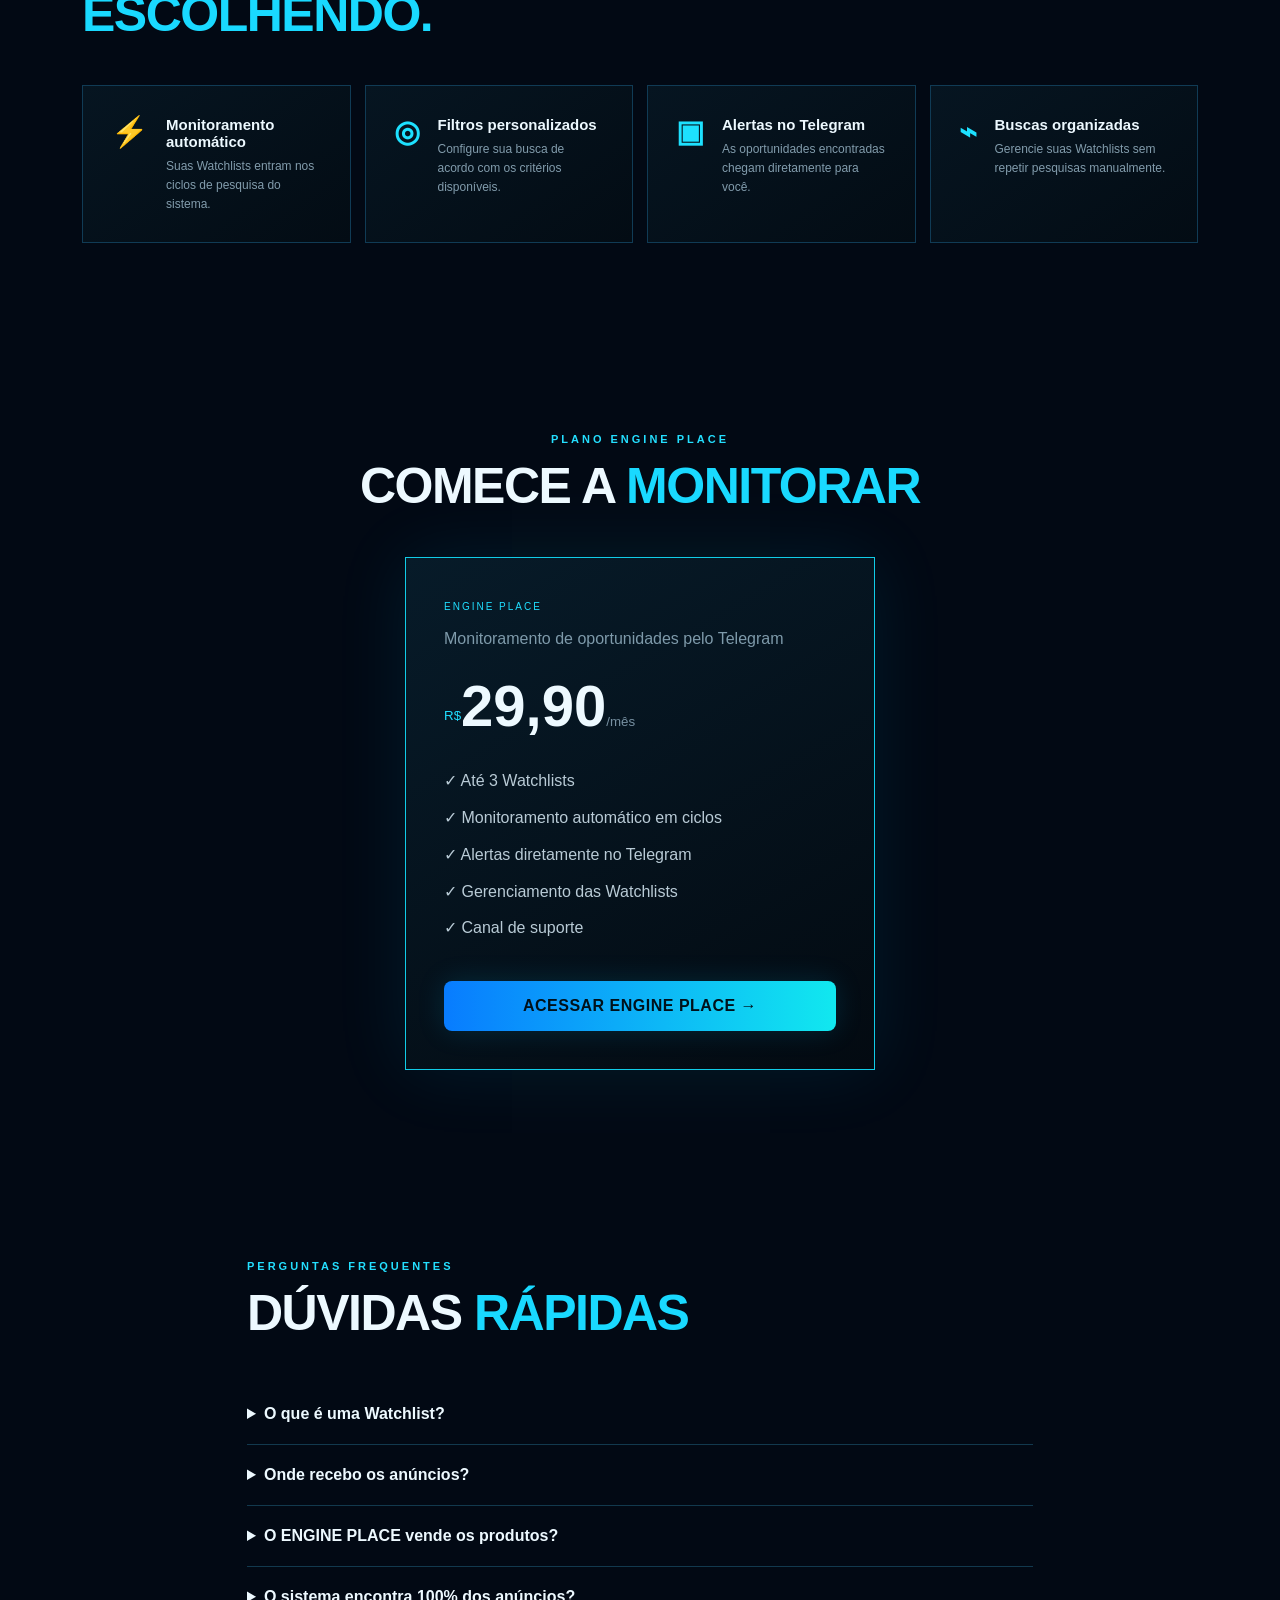
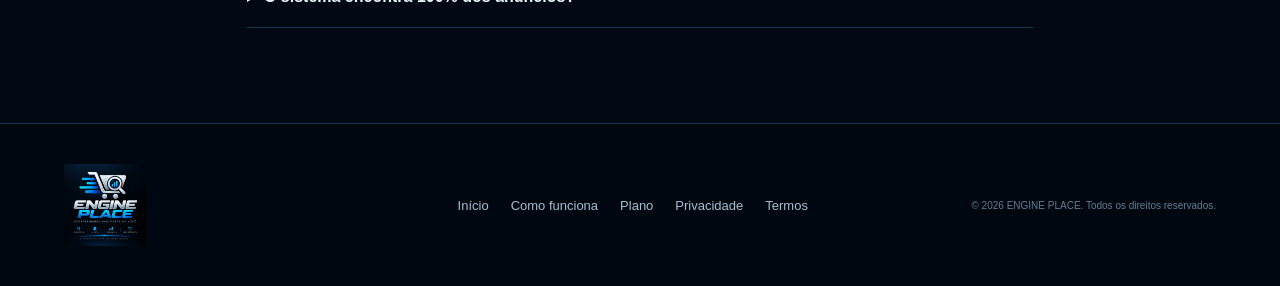
==== commit 45003dfe: "Add files via upload" ====
--- a/index.html
+++ b/index.html
@@ -28,7 +28,15 @@
   <div class="actions"><a class="btn" href="https://t.me/engineplace_bot" target="_blank" rel="noopener">✈ COMEÇAR NO TELEGRAM →</a><a class="textlink" href="#como">COMO FUNCIONA</a></div>
  </div>
  <div class="visual">
-   <div class="orbit o1"></div><div class="orbit o2"></div>
+   <div class="radar" aria-hidden="true">
+      <div class="radar-ring r1"></div>
+      <div class="radar-ring r2"></div>
+      <div class="radar-ring r3"></div>
+      <div class="radar-cross cross-h"></div>
+      <div class="radar-cross cross-v"></div>
+      <div class="radar-sweep"></div>
+      <i class="radar-dot d1"></i><i class="radar-dot d2"></i><i class="radar-dot d3"></i>
+    </div>
    <div class="phone">
     <div class="speaker"></div>
     <img src="logo-engine-place.jpg" alt="Logo ENGINE PLACE">
--- a/style.css
+++ b/style.css
@@ -1 +1,88 @@
-*{box-sizing:border-box}html{scroll-behavior:smooth}body{margin:0;background:#020914;color:#edf9ff;font-family:Inter,Segoe UI,Arial,sans-serif}.grid{position:fixed;inset:0;pointer-events:none;opacity:.15;background-image:linear-gradient(#00cfff16 1px,transparent 1px),linear-gradient(90deg,#00cfff16 1px,transparent 1px);background-size:50px 50px;mask-image:linear-gradient(#000,transparent 80%)}header{height:84px;padding:0 max(5vw,25px);display:flex;align-items:center;justify-content:space-between;border-bottom:1px solid #0d3851;background:#020914e8;backdrop-filter:blur(14px);position:sticky;top:0;z-index:10}.brand img{width:165px;height:68px;object-fit:cover;object-position:center 39%;border-radius:5px}nav{display:flex;gap:28px}nav a,footer a{color:#a6c0d0;text-decoration:none;font-size:13px}.btn{display:inline-block;text-decoration:none;color:#00111b;background:linear-gradient(90deg,#087cff,#11e8ef);padding:16px 24px;font-weight:900;letter-spacing:.5px;border-radius:8px;box-shadow:0 0 28px #00bfff25}.mini{padding:12px 17px;font-size:12px}.hero{min-height:690px;max-width:1280px;margin:auto;padding:75px 32px;display:grid;grid-template-columns:1.05fr .95fr;gap:45px;align-items:center}.tag,.eyebrow{font-size:11px;letter-spacing:3px;color:#24dfff;font-weight:800}.hero h1{font-size:clamp(45px,5vw,72px);line-height:.98;letter-spacing:-2px;margin:20px 0}.hero h1 span,h2 span{color:#19d9ff}.hero p{font-size:18px;line-height:1.65;color:#a9c0cf;max-width:650px}.quick{display:grid;grid-template-columns:repeat(4,1fr);gap:8px;margin:34px 0}.quick>div{padding:13px 10px;border-right:1px solid #16425a}.quick b{display:block;color:#1de2ff;font-size:28px;margin-bottom:7px}.quick strong,.quick small{display:block}.quick strong{font-size:11px}.quick small{font-size:10px;color:#6f8c9f;margin-top:4px}.actions{display:flex;gap:25px;align-items:center}.textlink{font-size:11px;color:#8eaabb;font-weight:800}.visual{height:540px;position:relative;display:grid;place-items:center}.phone{height:490px;width:245px;border:5px solid #153b55;border-radius:38px;background:linear-gradient(150deg,#061c2d,#02070e);transform:rotate(5deg);box-shadow:0 0 80px #00bfff42;position:relative;z-index:2;overflow:hidden;padding:58px 18px 20px;text-align:center}.speaker{position:absolute;top:15px;left:75px;width:90px;height:20px;background:#01050a;border-radius:20px}.phone img{width:190px;height:190px;object-fit:cover;border-radius:16px}.phone-copy b,.phone-copy span{display:block}.phone-copy b{font-size:22px}.phone-copy span{font-size:7px;letter-spacing:1px;color:#a8c4d3}.phone-icons{text-align:left;line-height:2.2;margin:18px 18px;color:#9fdff0;font-size:10px}.orbit{position:absolute;border:2px solid #00d9ff;border-radius:50%;filter:drop-shadow(0 0 8px #00bfff);transform:rotate(-18deg)}.o1{width:520px;height:150px}.o2{width:440px;height:110px;transform:rotate(18deg)}.alert{position:absolute;z-index:3;width:180px;padding:14px;border:1px solid #00bde8;background:#061725e8;border-radius:12px;box-shadow:0 0 30px #00c8ff30}.alert small,.alert b,.alert span{display:block}.alert small{font-size:8px;color:#1ce5ff;letter-spacing:1px}.alert b{margin:6px 0}.alert span{font-size:9px;color:#92adbd}.a1{left:0;top:75px}.a2{right:-5px;top:150px}.a3{left:15px;bottom:70px}.section{max-width:1180px;margin:auto;padding:95px 32px}.section h2{font-size:clamp(34px,4vw,50px);letter-spacing:-1.5px;margin:12px 0 42px}.steps{display:grid;grid-template-columns:repeat(3,1fr);gap:16px}.steps article,.features article{border:1px solid #103b55;background:linear-gradient(145deg,#061521,#030c14);padding:28px;position:relative}.steps i{position:absolute;right:22px;color:#21475b;font-size:28px;font-style:normal}.steps article>b,.features article>b{font-size:30px;color:#1de1ff}.steps p,.features p,.faq p{color:#829cac;line-height:1.6}.features{display:grid;grid-template-columns:repeat(4,1fr);gap:14px}.features article{display:flex;gap:18px}.features h3{font-size:15px;margin:2px 0 7px}.features p{font-size:12px;margin:0}.plan-section{text-align:center}.price{max-width:470px;margin:auto;padding:38px;text-align:left;border:1px solid #11cce7;background:linear-gradient(150deg,#071b29,#030a11);box-shadow:0 0 70px #00cfff18}.badge{font-size:10px;letter-spacing:2px;color:#20dfff}.price>p{color:#7e9aaa}.value{margin:24px 0}.value sup{color:#20dfff}.value b{font-size:58px}.value small{color:#7891a2}.price ul{list-style:none;padding:0;line-height:2.3;color:#b9cbd6}.full{text-align:center;width:100%;margin-top:18px}.faq{max-width:850px}.faq details{border-bottom:1px solid #12394e;padding:21px 0}.faq summary{cursor:pointer;font-weight:700}footer{border-top:1px solid #10364b;background:#010711;padding:40px max(5vw,25px);display:grid;grid-template-columns:200px 1fr auto;gap:30px;align-items:center}footer img{width:150px;height:65px;object-fit:cover;object-position:center 40%;border-radius:5px}footer div{display:flex;justify-content:center;gap:22px}footer small{color:#637f91;font-size:10px}@media(max-width:850px){nav{display:none}.mini{font-size:0}.mini:after{content:"TELEGRAM";font-size:11px}.hero{grid-template-columns:1fr;padding-top:55px}.visual{height:500px}.quick{grid-template-columns:repeat(2,1fr)}.steps,.features{grid-template-columns:1fr}.a2{right:0}.alert{width:150px}.section{padding:70px 22px}footer{grid-template-columns:1fr}footer div{justify-content:flex-start;flex-wrap:wrap}}.legal{max-width:850px;color:#a9bfcd;line-height:1.8}.legal h3{color:#edf9ff;margin-top:30px}+
+*{box-sizing:border-box}
+html{scroll-behavior:smooth}
+body{margin:0;background:#020914;color:#edf9ff;font-family:Inter,Segoe UI,Arial,sans-serif;overflow-x:hidden}
+.grid{position:fixed;inset:0;pointer-events:none;opacity:.16;background-image:linear-gradient(#00cfff16 1px,transparent 1px),linear-gradient(90deg,#00cfff16 1px,transparent 1px);background-size:50px 50px;mask-image:linear-gradient(#000,transparent 82%)}
+
+header{height:92px;padding:0 max(5vw,25px);display:flex;align-items:center;justify-content:space-between;border-bottom:1px solid #0d3851;background:#020914ed;backdrop-filter:blur(14px);position:sticky;top:0;z-index:20}
+.brand{height:82px;width:235px;display:flex;align-items:center;text-decoration:none}
+.brand img{width:225px;height:78px;object-fit:contain;object-position:left center;border-radius:0;filter:drop-shadow(0 0 12px #00cfff22)}
+nav{display:flex;gap:32px}
+nav a,footer a{color:#a6c0d0;text-decoration:none;font-size:13px;transition:.2s}
+nav a:hover,footer a:hover{color:#22ddff}
+.btn{display:inline-block;text-decoration:none;color:#00111b;background:linear-gradient(90deg,#087cff,#11e8ef);padding:16px 24px;font-weight:900;letter-spacing:.5px;border-radius:8px;box-shadow:0 0 28px #00bfff25;transition:.2s}
+.btn:hover{transform:translateY(-2px);box-shadow:0 0 34px #00cfff55}
+.mini{padding:12px 17px;font-size:12px}
+
+.hero{min-height:720px;max-width:1320px;margin:auto;padding:72px 32px 82px;display:grid;grid-template-columns:1.04fr .96fr;gap:55px;align-items:center}
+.tag,.eyebrow{font-size:11px;letter-spacing:3px;color:#24dfff;font-weight:800}
+.hero h1{font-size:clamp(45px,5vw,72px);line-height:.98;letter-spacing:-2px;margin:20px 0}
+.hero h1 span,h2 span{color:#19d9ff}
+.hero p{font-size:18px;line-height:1.65;color:#a9c0cf;max-width:650px}
+.quick{display:grid;grid-template-columns:repeat(4,1fr);gap:8px;margin:34px 0}
+.quick>div{padding:13px 10px;border-right:1px solid #16425a}
+.quick b{display:block;color:#1de2ff;font-size:28px;margin-bottom:7px}
+.quick strong,.quick small{display:block}
+.quick strong{font-size:11px}.quick small{font-size:10px;color:#6f8c9f;margin-top:4px}
+.actions{display:flex;gap:25px;align-items:center}
+.textlink{font-size:11px;color:#8eaabb;font-weight:800}
+
+.visual{height:570px;position:relative;display:grid;place-items:center;isolation:isolate}
+.visual:after{content:"";position:absolute;width:520px;height:520px;border-radius:50%;background:radial-gradient(circle,#00cfff18 0,#00a8ff0c 38%,transparent 70%);filter:blur(6px);z-index:-3}
+
+/* Radar giratório atrás do celular */
+.radar{position:absolute;width:500px;height:500px;border-radius:50%;z-index:-1;filter:drop-shadow(0 0 10px #00bfff)}
+.radar:before,.radar:after{content:"";position:absolute;inset:0;border-radius:50%;border:1px solid #00cfff65}
+.radar:after{inset:34px;border-color:#00cfff38}
+.radar-ring{position:absolute;border-radius:50%;border:1px solid #00d9ff55;inset:70px}
+.radar-ring.r2{inset:125px}.radar-ring.r3{inset:180px}
+.radar-cross{position:absolute;background:#00cfff35;left:50%;top:50%;transform:translate(-50%,-50%)}
+.cross-h{width:100%;height:1px}.cross-v{height:100%;width:1px}
+.radar-sweep{position:absolute;inset:5px;border-radius:50%;background:conic-gradient(from 0deg,transparent 0 305deg,#00dcff08 315deg,#00dcff55 348deg,#62f4ff 359deg,transparent 360deg);animation:radarSpin 4.8s linear infinite;transform-origin:center}
+.radar-sweep:after{content:"";position:absolute;left:50%;top:50%;width:46%;height:2px;background:linear-gradient(90deg,#8af8ff,#00d8ff00);transform-origin:left center;box-shadow:0 0 12px #00d8ff}
+.radar-dot{position:absolute;width:8px;height:8px;border-radius:50%;background:#6ff8ff;box-shadow:0 0 14px 4px #00d9ff}
+.d1{left:18%;top:31%}.d2{right:15%;top:49%}.d3{left:44%;bottom:10%}
+@keyframes radarSpin{to{transform:rotate(360deg)}}
+
+.phone{height:500px;width:250px;border:5px solid #153b55;border-radius:38px;background:linear-gradient(150deg,#061c2d,#02070e);transform:rotate(5deg);box-shadow:0 0 80px #00bfff42;position:relative;z-index:3;overflow:hidden;padding:58px 18px 20px;text-align:center}
+.speaker{position:absolute;top:15px;left:75px;width:90px;height:20px;background:#01050a;border-radius:20px}
+.phone img{width:190px;height:190px;object-fit:cover;border-radius:16px}
+.phone-copy b,.phone-copy span{display:block}
+.phone-copy b{font-size:22px}.phone-copy span{font-size:7px;letter-spacing:1px;color:#a8c4d3}
+.phone-icons{text-align:left;line-height:2.2;margin:18px 18px;color:#9fdff0;font-size:10px}
+.alert{position:absolute;z-index:4;width:190px;padding:14px;border:1px solid #00bde8;background:#061725e8;border-radius:12px;box-shadow:0 0 30px #00c8ff30;backdrop-filter:blur(7px)}
+.alert small,.alert b,.alert span{display:block}.alert small{font-size:8px;color:#1ce5ff;letter-spacing:1px}.alert b{margin:6px 0}.alert span{font-size:9px;color:#92adbd}
+.a1{left:-5px;top:88px}.a2{right:-12px;top:165px}.a3{left:8px;bottom:65px}
+
+.section{max-width:1180px;margin:auto;padding:95px 32px}
+.section h2{font-size:clamp(34px,4vw,50px);letter-spacing:-1.5px;margin:12px 0 42px}
+.steps{display:grid;grid-template-columns:repeat(3,1fr);gap:16px}
+.steps article,.features article{border:1px solid #103b55;background:linear-gradient(145deg,#061521,#030c14);padding:28px;position:relative}
+.steps i{position:absolute;right:22px;color:#21475b;font-size:28px;font-style:normal}
+.steps article>b,.features article>b{font-size:30px;color:#1de1ff}
+.steps p,.features p,.faq p{color:#829cac;line-height:1.6}
+.features{display:grid;grid-template-columns:repeat(4,1fr);gap:14px}
+.features article{display:flex;gap:18px}.features h3{font-size:15px;margin:2px 0 7px}.features p{font-size:12px;margin:0}
+.plan-section{text-align:center}.price{max-width:470px;margin:auto;padding:38px;text-align:left;border:1px solid #11cce7;background:linear-gradient(150deg,#071b29,#030a11);box-shadow:0 0 70px #00cfff18}
+.badge{font-size:10px;letter-spacing:2px;color:#20dfff}.price>p{color:#7e9aaa}.value{margin:24px 0}.value sup{color:#20dfff}.value b{font-size:58px}.value small{color:#7891a2}
+.price ul{list-style:none;padding:0;line-height:2.3;color:#b9cbd6}.full{text-align:center;width:100%;margin-top:18px}
+.faq{max-width:850px}.faq details{border-bottom:1px solid #12394e;padding:21px 0}.faq summary{cursor:pointer;font-weight:700}
+footer{border-top:1px solid #10364b;background:#010711;padding:40px max(5vw,25px);display:grid;grid-template-columns:230px 1fr auto;gap:30px;align-items:center}
+footer img{width:210px;height:82px;object-fit:contain;object-position:left center}
+footer div{display:flex;justify-content:center;gap:22px}footer small{color:#637f91;font-size:10px}
+.legal{max-width:850px;color:#a9bfcd;line-height:1.8}.legal h3{color:#edf9ff;margin-top:30px}
+
+@media(max-width:850px){
+ header{height:78px;padding:0 18px}.brand{width:150px;height:70px}.brand img{width:145px;height:66px}
+ nav{display:none}.mini{font-size:0;padding:11px 14px}.mini:after{content:"TELEGRAM";font-size:11px}
+ .hero{grid-template-columns:1fr;padding:52px 22px 65px;gap:25px}.hero p{font-size:16px}.visual{height:500px}
+ .radar{width:390px;height:390px}.phone{height:440px;width:220px}.phone img{width:165px;height:165px}
+ .quick{grid-template-columns:repeat(2,1fr)}.steps,.features{grid-template-columns:1fr}
+ .a1{left:0;top:75px}.a2{right:0;top:155px}.a3{left:0;bottom:45px}.alert{width:150px;padding:11px}
+ .section{padding:70px 22px}footer{grid-template-columns:1fr}footer div{justify-content:flex-start;flex-wrap:wrap}
+}
+@media(max-width:480px){
+ .hero h1{font-size:43px}.actions{align-items:flex-start;flex-direction:column;gap:16px}
+ .visual{transform:scale(.88);margin-left:-12px;margin-right:-12px}.radar{width:360px;height:360px}
+ .a1{left:-10px}.a2{right:-10px}.a3{left:-8px}
+}
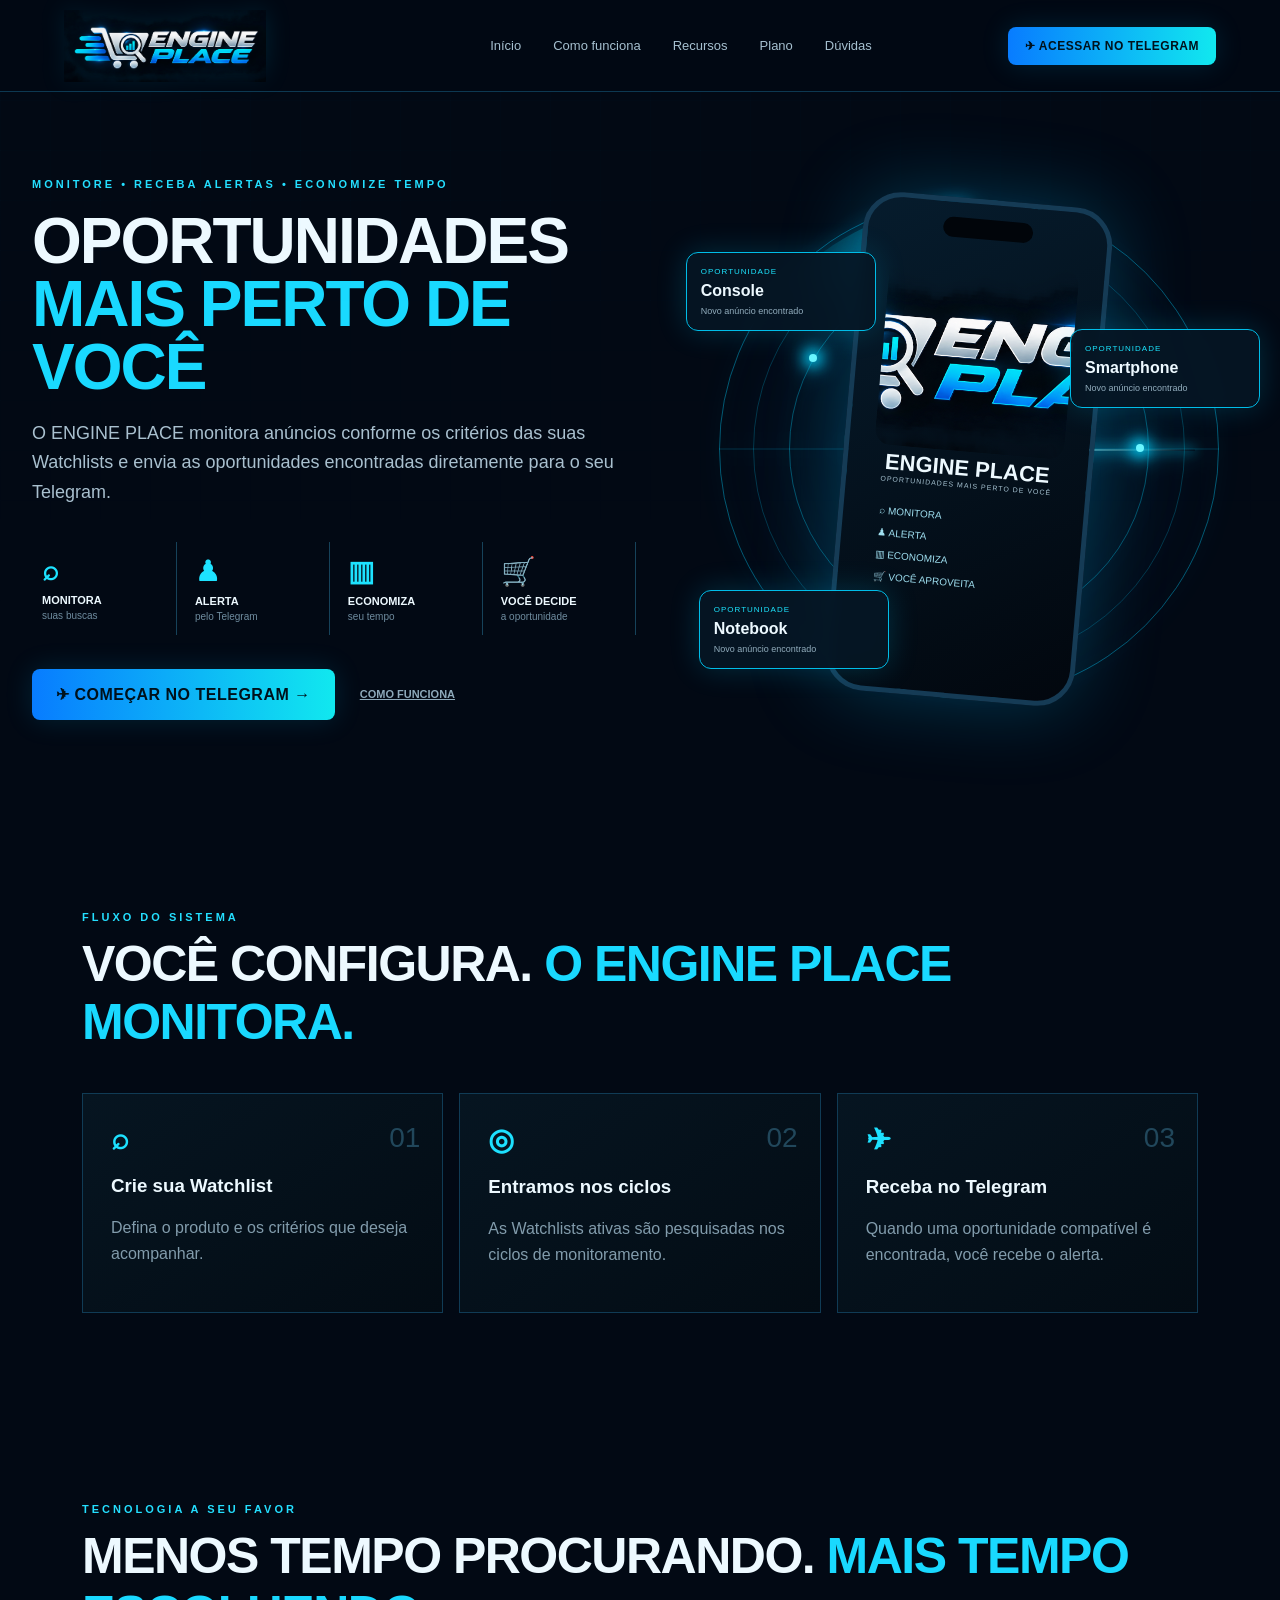
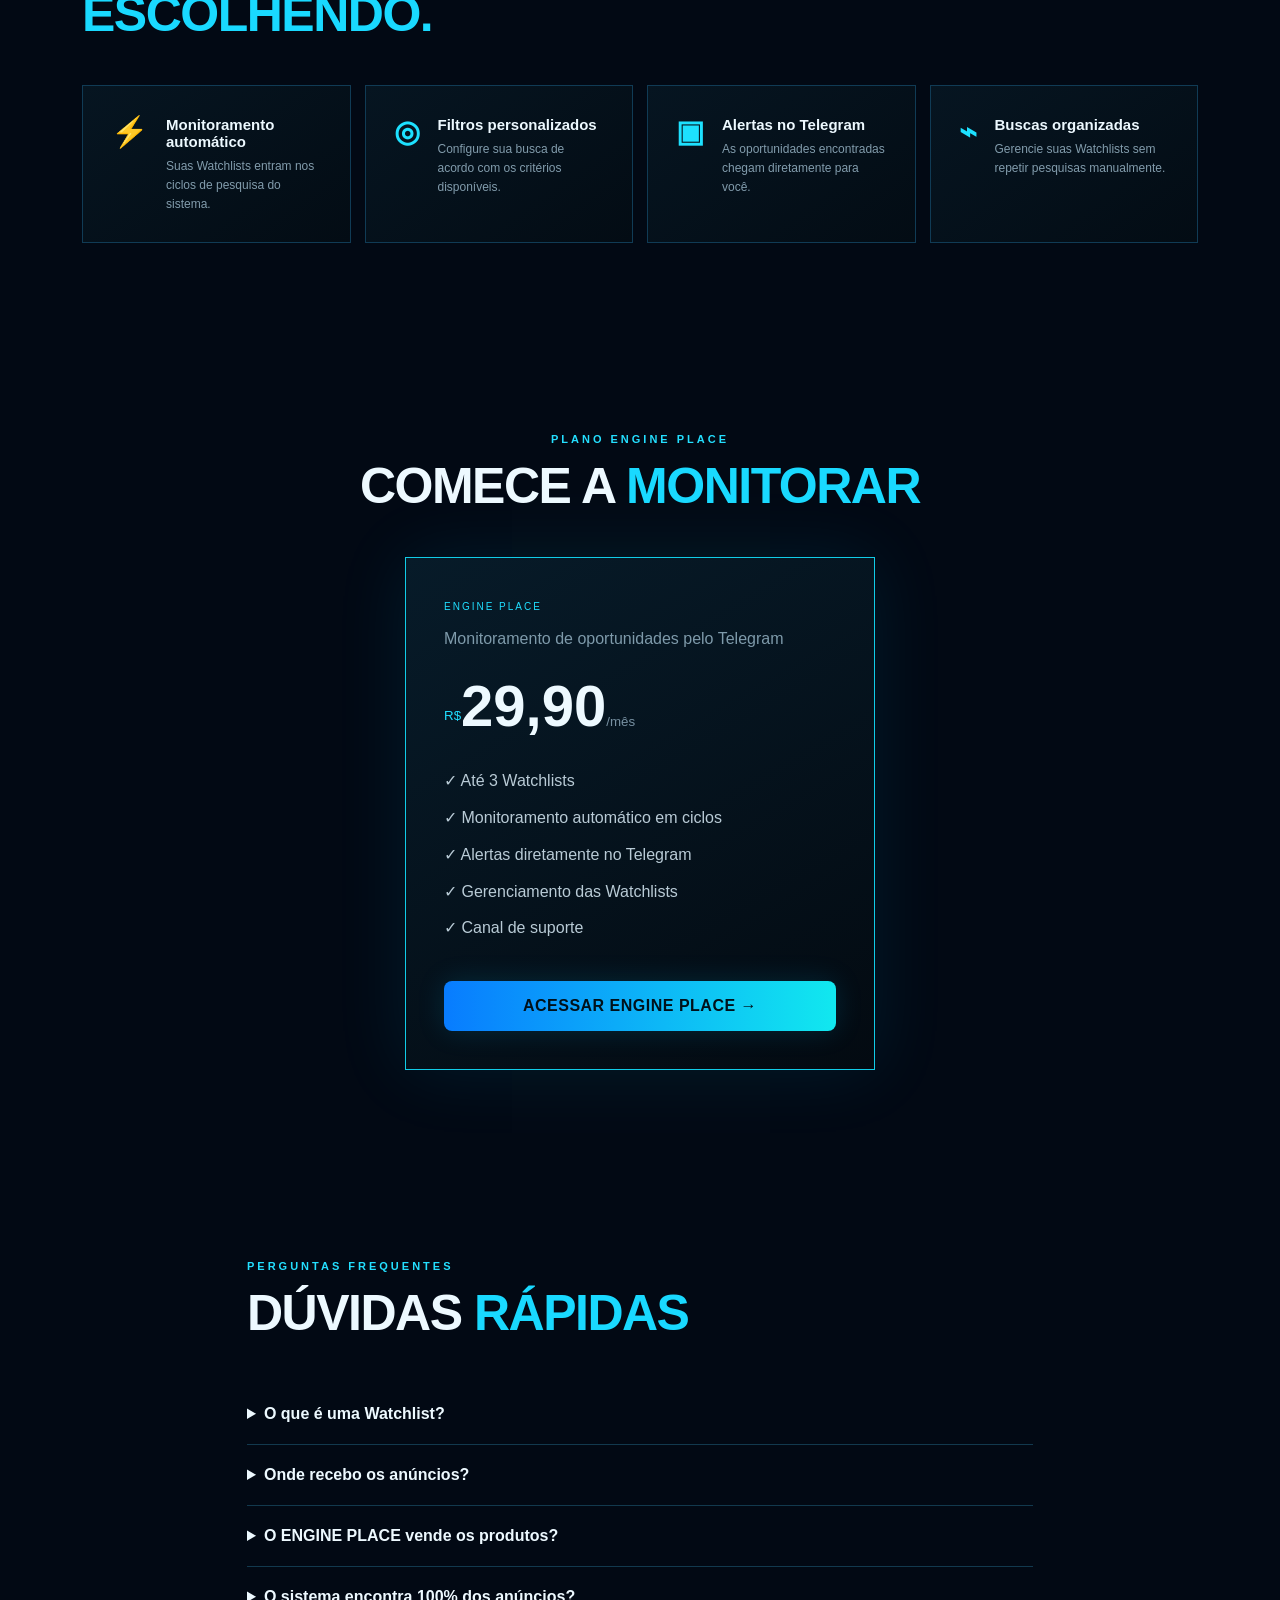
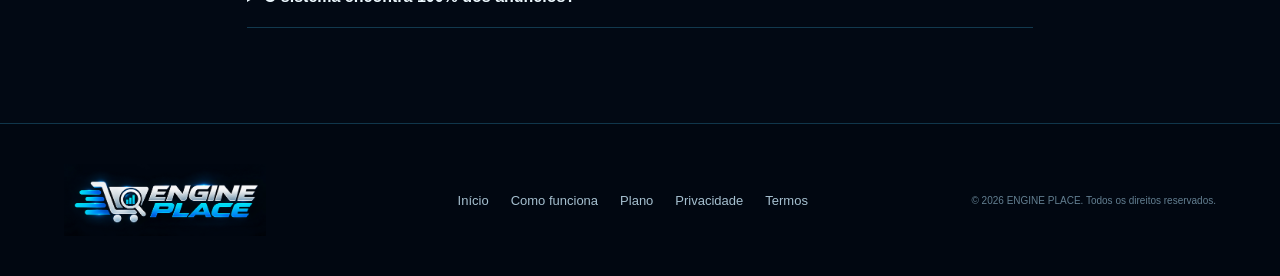
==== commit 52adcbcb: "Add files via upload" ====
--- a/index.html
+++ b/index.html
@@ -9,7 +9,7 @@
 <body>
 <div class="grid"></div>
 <header>
- <a class="brand" href="#inicio"><img src="logo-engine-place.jpg" alt="ENGINE PLACE"></a>
+ <a class="brand" href="#inicio"><img src="logo-engine-place.png" alt="ENGINE PLACE"></a>
  <nav><a href="#inicio">Início</a><a href="#como">Como funciona</a><a href="#recursos">Recursos</a><a href="#plano">Plano</a><a href="#faq">Dúvidas</a></nav>
  <a class="btn mini" href="https://t.me/engineplace_bot" target="_blank" rel="noopener">✈ ACESSAR NO TELEGRAM</a>
 </header>
@@ -39,7 +39,7 @@
     </div>
    <div class="phone">
     <div class="speaker"></div>
-    <img src="logo-engine-place.jpg" alt="Logo ENGINE PLACE">
+    <img src="logo-engine-place.png" alt="Logo ENGINE PLACE">
     <div class="phone-copy"><b>ENGINE PLACE</b><span>OPORTUNIDADES MAIS PERTO DE VOCÊ</span></div>
     <div class="phone-icons">⌕ MONITORA<br>♟ ALERTA<br>▥ ECONOMIZA<br>🛒 VOCÊ APROVEITA</div>
    </div>
@@ -87,7 +87,7 @@
 </section>
 </main>
 <footer>
- <img src="logo-engine-place.jpg" alt="ENGINE PLACE">
+ <img src="logo-engine-place.png" alt="ENGINE PLACE">
  <div><a href="#inicio">Início</a><a href="#como">Como funciona</a><a href="#plano">Plano</a><a href="privacidade.html">Privacidade</a><a href="termos.html">Termos</a></div>
  <small>© 2026 ENGINE PLACE. Todos os direitos reservados.</small>
 </footer>
--- a/style.css
+++ b/style.css
@@ -5,8 +5,8 @@
 .grid{position:fixed;inset:0;pointer-events:none;opacity:.16;background-image:linear-gradient(#00cfff16 1px,transparent 1px),linear-gradient(90deg,#00cfff16 1px,transparent 1px);background-size:50px 50px;mask-image:linear-gradient(#000,transparent 82%)}
 
 header{height:92px;padding:0 max(5vw,25px);display:flex;align-items:center;justify-content:space-between;border-bottom:1px solid #0d3851;background:#020914ed;backdrop-filter:blur(14px);position:sticky;top:0;z-index:20}
-.brand{height:82px;width:235px;display:flex;align-items:center;text-decoration:none}
-.brand img{width:225px;height:78px;object-fit:contain;object-position:left center;border-radius:0;filter:drop-shadow(0 0 12px #00cfff22)}
+.brand{height:82px;width:290px;display:flex;align-items:center;text-decoration:none}
+.brand img{width:285px;height:72px;object-fit:contain;object-position:left center;border-radius:0;filter:drop-shadow(0 0 12px #00cfff22)}
 nav{display:flex;gap:32px}
 nav a,footer a{color:#a6c0d0;text-decoration:none;font-size:13px;transition:.2s}
 nav a:hover,footer a:hover{color:#22ddff}
@@ -68,12 +68,12 @@
 .price ul{list-style:none;padding:0;line-height:2.3;color:#b9cbd6}.full{text-align:center;width:100%;margin-top:18px}
 .faq{max-width:850px}.faq details{border-bottom:1px solid #12394e;padding:21px 0}.faq summary{cursor:pointer;font-weight:700}
 footer{border-top:1px solid #10364b;background:#010711;padding:40px max(5vw,25px);display:grid;grid-template-columns:230px 1fr auto;gap:30px;align-items:center}
-footer img{width:210px;height:82px;object-fit:contain;object-position:left center}
+footer img{width:250px;height:72px;object-fit:contain;object-position:left center}
 footer div{display:flex;justify-content:center;gap:22px}footer small{color:#637f91;font-size:10px}
 .legal{max-width:850px;color:#a9bfcd;line-height:1.8}.legal h3{color:#edf9ff;margin-top:30px}
 
 @media(max-width:850px){
- header{height:78px;padding:0 18px}.brand{width:150px;height:70px}.brand img{width:145px;height:66px}
+ header{height:78px;padding:0 18px}.brand{width:185px;height:70px}.brand img{width:180px;height:58px}
  nav{display:none}.mini{font-size:0;padding:11px 14px}.mini:after{content:"TELEGRAM";font-size:11px}
  .hero{grid-template-columns:1fr;padding:52px 22px 65px;gap:25px}.hero p{font-size:16px}.visual{height:500px}
  .radar{width:390px;height:390px}.phone{height:440px;width:220px}.phone img{width:165px;height:165px}
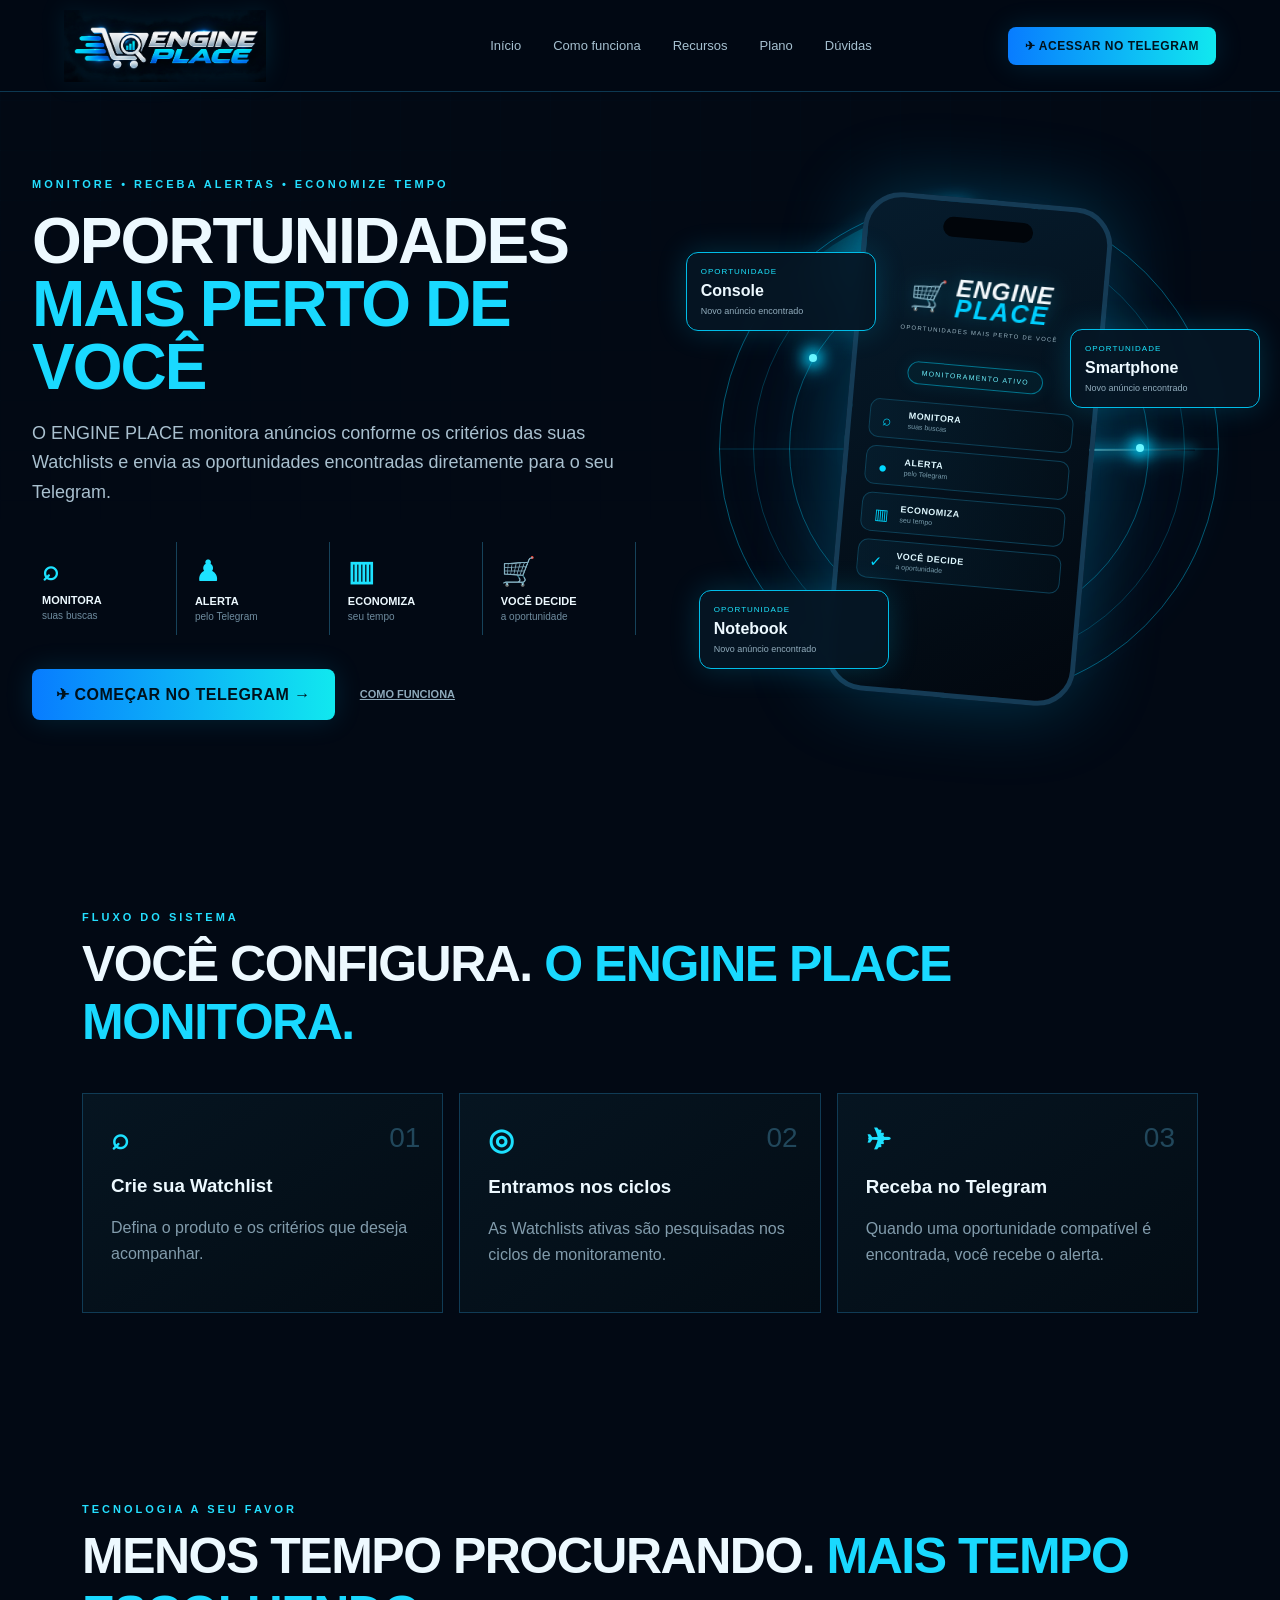
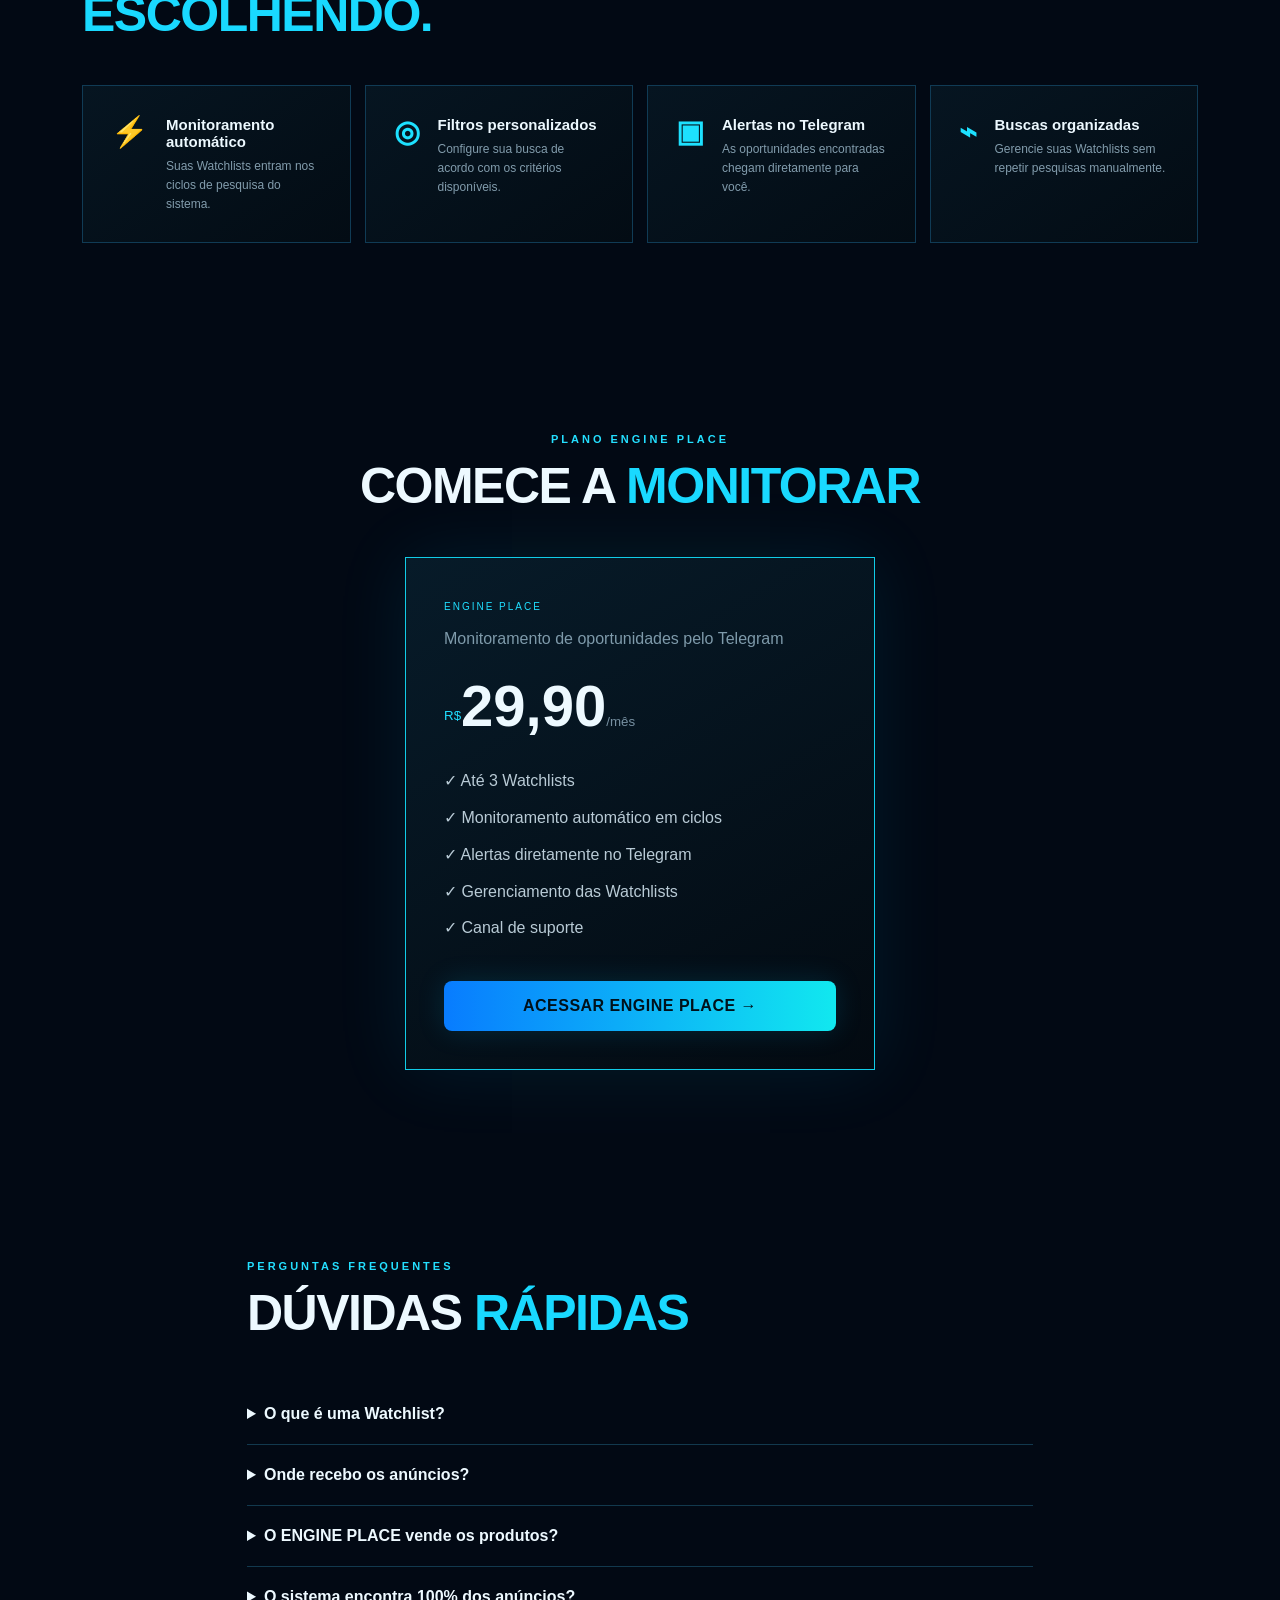
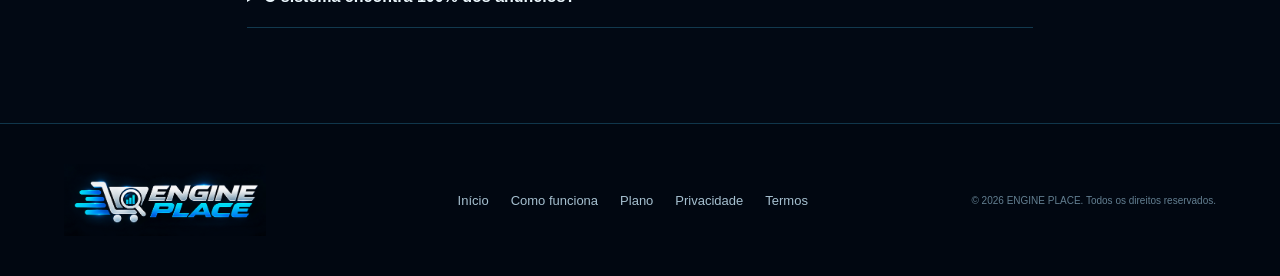
==== commit 8949db57: "Add files via upload" ====
--- a/index.html
+++ b/index.html
@@ -39,9 +39,17 @@
     </div>
    <div class="phone">
     <div class="speaker"></div>
-    <img src="logo-engine-place.png" alt="Logo ENGINE PLACE">
-    <div class="phone-copy"><b>ENGINE PLACE</b><span>OPORTUNIDADES MAIS PERTO DE VOCÊ</span></div>
-    <div class="phone-icons">⌕ MONITORA<br>♟ ALERTA<br>▥ ECONOMIZA<br>🛒 VOCÊ APROVEITA</div>
+    <div class="phone-screen">
+      <div class="phone-mark"><span class="cart-symbol">🛒</span><div><b>ENGINE</b><strong>PLACE</strong></div></div>
+      <span class="phone-tagline">OPORTUNIDADES MAIS PERTO DE VOCÊ</span>
+      <div class="phone-status">MONITORAMENTO ATIVO</div>
+      <div class="phone-list">
+        <div><span>⌕</span><b>MONITORA</b><small>suas buscas</small></div>
+        <div><span>●</span><b>ALERTA</b><small>pelo Telegram</small></div>
+        <div><span>▥</span><b>ECONOMIZA</b><small>seu tempo</small></div>
+        <div><span>✓</span><b>VOCÊ DECIDE</b><small>a oportunidade</small></div>
+      </div>
+    </div>
    </div>
    <div class="alert a1"><small>OPORTUNIDADE</small><b>Console</b><span>Novo anúncio encontrado</span></div>
    <div class="alert a2"><small>OPORTUNIDADE</small><b>Smartphone</b><span>Novo anúncio encontrado</span></div>
--- a/style.css
+++ b/style.css
@@ -46,10 +46,6 @@
 
 .phone{height:500px;width:250px;border:5px solid #153b55;border-radius:38px;background:linear-gradient(150deg,#061c2d,#02070e);transform:rotate(5deg);box-shadow:0 0 80px #00bfff42;position:relative;z-index:3;overflow:hidden;padding:58px 18px 20px;text-align:center}
 .speaker{position:absolute;top:15px;left:75px;width:90px;height:20px;background:#01050a;border-radius:20px}
-.phone img{width:190px;height:190px;object-fit:cover;border-radius:16px}
-.phone-copy b,.phone-copy span{display:block}
-.phone-copy b{font-size:22px}.phone-copy span{font-size:7px;letter-spacing:1px;color:#a8c4d3}
-.phone-icons{text-align:left;line-height:2.2;margin:18px 18px;color:#9fdff0;font-size:10px}
 .alert{position:absolute;z-index:4;width:190px;padding:14px;border:1px solid #00bde8;background:#061725e8;border-radius:12px;box-shadow:0 0 30px #00c8ff30;backdrop-filter:blur(7px)}
 .alert small,.alert b,.alert span{display:block}.alert small{font-size:8px;color:#1ce5ff;letter-spacing:1px}.alert b{margin:6px 0}.alert span{font-size:9px;color:#92adbd}
 .a1{left:-5px;top:88px}.a2{right:-12px;top:165px}.a3{left:8px;bottom:65px}
@@ -76,8 +72,7 @@
  header{height:78px;padding:0 18px}.brand{width:185px;height:70px}.brand img{width:180px;height:58px}
  nav{display:none}.mini{font-size:0;padding:11px 14px}.mini:after{content:"TELEGRAM";font-size:11px}
  .hero{grid-template-columns:1fr;padding:52px 22px 65px;gap:25px}.hero p{font-size:16px}.visual{height:500px}
- .radar{width:390px;height:390px}.phone{height:440px;width:220px}.phone img{width:165px;height:165px}
- .quick{grid-template-columns:repeat(2,1fr)}.steps,.features{grid-template-columns:1fr}
+ .radar{width:390px;height:390px}.phone{height:440px;width:220px} .quick{grid-template-columns:repeat(2,1fr)}.steps,.features{grid-template-columns:1fr}
  .a1{left:0;top:75px}.a2{right:0;top:155px}.a3{left:0;bottom:45px}.alert{width:150px;padding:11px}
  .section{padding:70px 22px}footer{grid-template-columns:1fr}footer div{justify-content:flex-start;flex-wrap:wrap}
 }
@@ -86,3 +81,18 @@
  .visual{transform:scale(.88);margin-left:-12px;margin-right:-12px}.radar{width:360px;height:360px}
  .a1{left:-10px}.a2{right:-10px}.a3{left:-8px}
 }
+
+.phone-screen{height:100%;display:flex;flex-direction:column;align-items:center;position:relative}
+.phone-mark{display:flex;align-items:center;gap:8px;margin-top:18px;filter:drop-shadow(0 0 10px #00d9ff55)}
+.phone-mark .cart-symbol{font-size:30px;line-height:1}
+.phone-mark div{display:flex;flex-direction:column;align-items:flex-start;line-height:.82}
+.phone-mark b{font-size:24px;letter-spacing:1px;color:#f3f8fb;font-style:italic}
+.phone-mark strong{font-size:25px;letter-spacing:2px;color:#00cfff;font-style:italic}
+.phone-tagline{font-size:6px;letter-spacing:1.2px;color:#9cb5c2;margin-top:10px}
+.phone-status{margin-top:30px;border:1px solid #00d8ff77;border-radius:999px;padding:7px 13px;font-size:7px;letter-spacing:1.2px;color:#6ef3ff;background:#00d8ff0b;box-shadow:0 0 18px #00d8ff16}
+.phone-list{width:100%;margin-top:17px;display:grid;gap:8px;text-align:left}
+.phone-list>div{position:relative;padding:9px 8px 9px 38px;border:1px solid #0d4057;border-radius:10px;background:linear-gradient(90deg,#062031aa,#03101aaa)}
+.phone-list>div>span{position:absolute;left:12px;top:12px;color:#00d8ff;font-size:15px}
+.phone-list b,.phone-list small{display:block}
+.phone-list b{font-size:9px;color:#dff8ff;letter-spacing:.5px}
+.phone-list small{font-size:7px;color:#789cac;margin-top:2px}
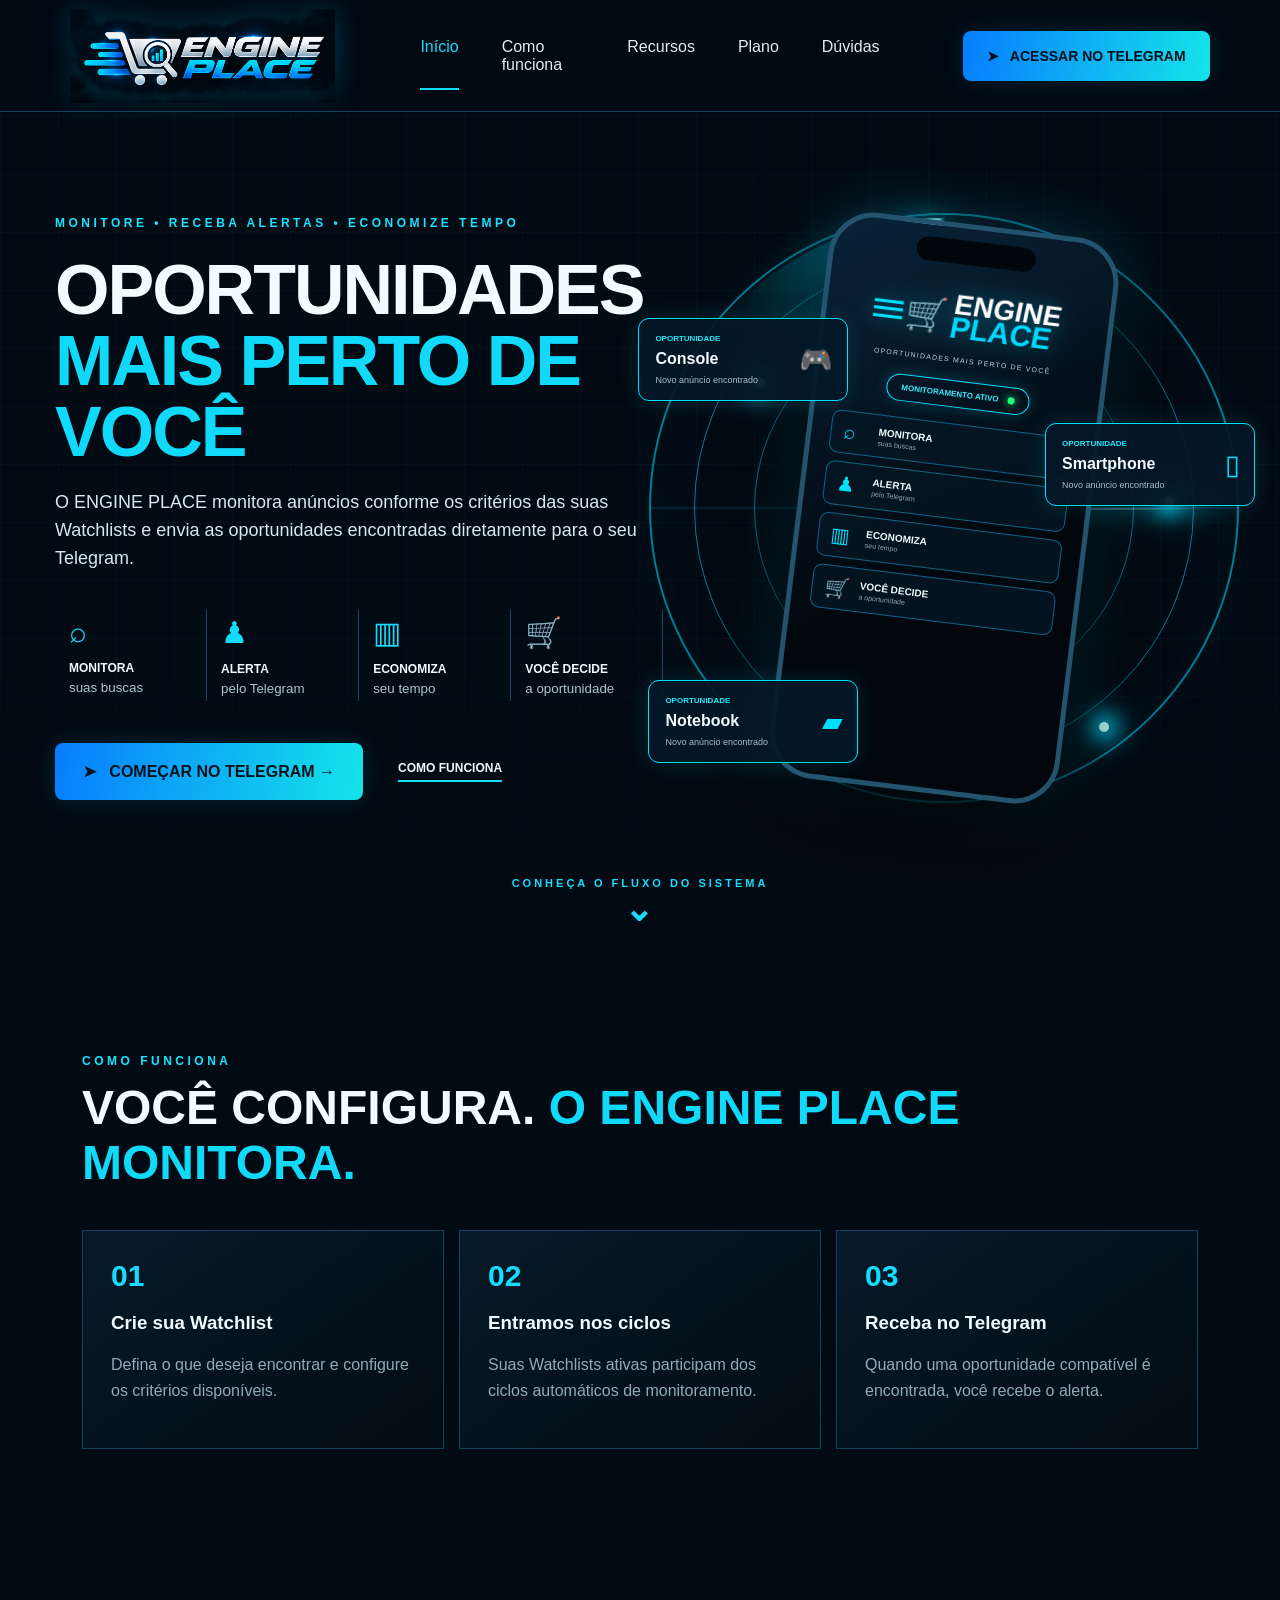
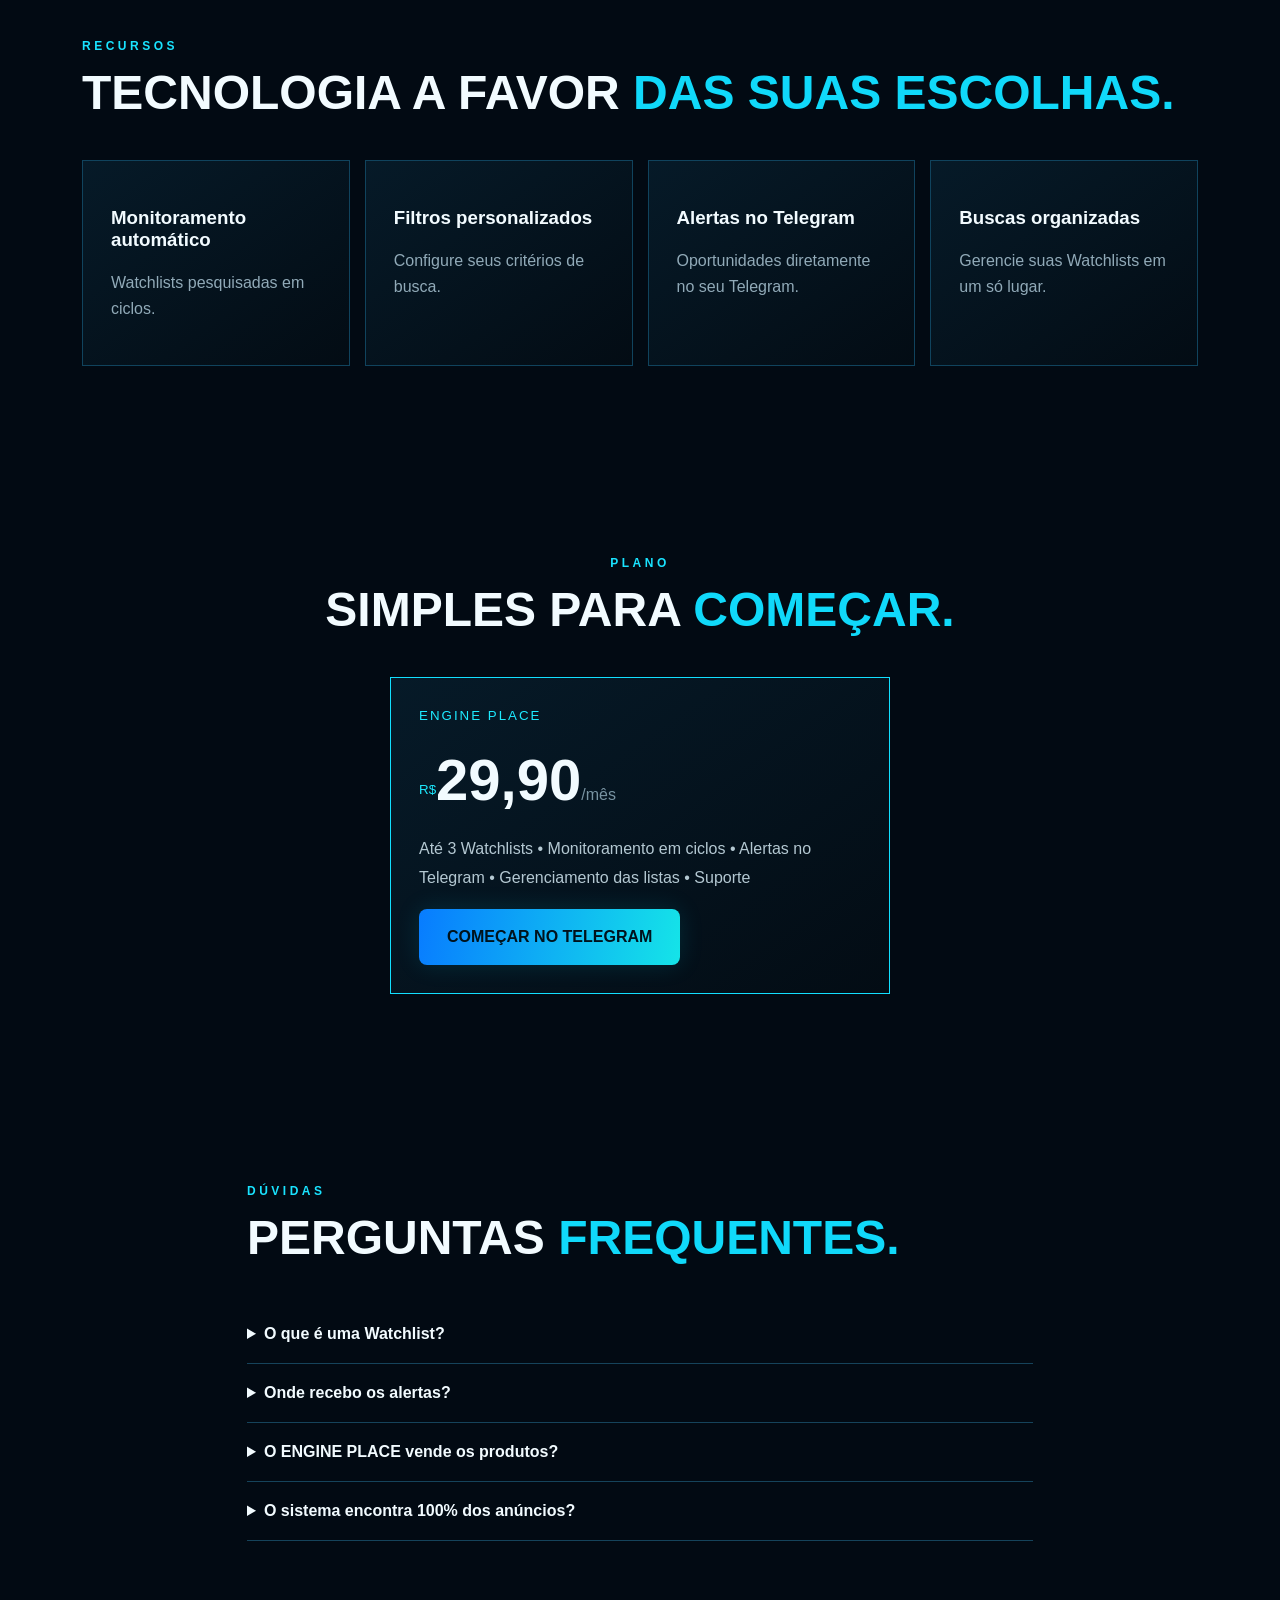
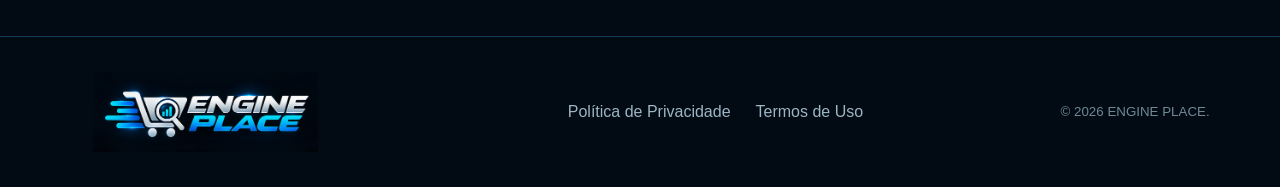
==== commit cb1e1a74: "Add files via upload" ====
--- a/index.html
+++ b/index.html
@@ -3,100 +3,68 @@
 <head>
 <meta charset="utf-8"><meta name="viewport" content="width=device-width,initial-scale=1">
 <title>ENGINE PLACE — Oportunidades mais perto de você</title>
-<meta name="description" content="Monitore anúncios conforme suas Watchlists e receba oportunidades diretamente no Telegram.">
 <link rel="stylesheet" href="style.css">
 </head>
 <body>
-<div class="grid"></div>
+<div class="page-grid"></div>
 <header>
- <a class="brand" href="#inicio"><img src="logo-engine-place.png" alt="ENGINE PLACE"></a>
- <nav><a href="#inicio">Início</a><a href="#como">Como funciona</a><a href="#recursos">Recursos</a><a href="#plano">Plano</a><a href="#faq">Dúvidas</a></nav>
- <a class="btn mini" href="https://t.me/engineplace_bot" target="_blank" rel="noopener">✈ ACESSAR NO TELEGRAM</a>
+  <a class="brand" href="#"><img src="logo-engine-place.png" alt="ENGINE PLACE"></a>
+  <nav><a class="active" href="#">Início</a><a href="#como">Como funciona</a><a href="#recursos">Recursos</a><a href="#plano">Plano</a><a href="#duvidas">Dúvidas</a></nav>
+  <a class="cta small" href="https://t.me/engineplace_bot">➤ &nbsp; ACESSAR NO TELEGRAM</a>
 </header>
+
 <main>
-<section class="hero" id="inicio">
+<section class="hero">
  <div class="copy">
-  <div class="tag">MONITORE • RECEBA ALERTAS • ECONOMIZE TEMPO</div>
-  <h1>OPORTUNIDADES<br><span>MAIS PERTO DE VOCÊ</span></h1>
+  <div class="kicker">MONITORE • RECEBA ALERTAS • ECONOMIZE TEMPO</div>
+  <h1>OPORTUNIDADES<br><span>MAIS PERTO DE<br>VOCÊ</span></h1>
   <p>O ENGINE PLACE monitora anúncios conforme os critérios das suas Watchlists e envia as oportunidades encontradas diretamente para o seu Telegram.</p>
-  <div class="quick">
-   <div><b>⌕</b><strong>MONITORA</strong><small>suas buscas</small></div>
-   <div><b>♟</b><strong>ALERTA</strong><small>pelo Telegram</small></div>
-   <div><b>▥</b><strong>ECONOMIZA</strong><small>seu tempo</small></div>
-   <div><b>🛒</b><strong>VOCÊ DECIDE</strong><small>a oportunidade</small></div>
+  <div class="benefits">
+   <div><i>⌕</i><b>MONITORA</b><small>suas buscas</small></div>
+   <div><i>♟</i><b>ALERTA</b><small>pelo Telegram</small></div>
+   <div><i>▥</i><b>ECONOMIZA</b><small>seu tempo</small></div>
+   <div><i>🛒</i><b>VOCÊ DECIDE</b><small>a oportunidade</small></div>
   </div>
-  <div class="actions"><a class="btn" href="https://t.me/engineplace_bot" target="_blank" rel="noopener">✈ COMEÇAR NO TELEGRAM →</a><a class="textlink" href="#como">COMO FUNCIONA</a></div>
+  <div class="hero-actions"><a class="cta" href="https://t.me/engineplace_bot">➤ &nbsp; COMEÇAR NO TELEGRAM →</a><a class="how" href="#como">COMO FUNCIONA</a></div>
  </div>
+
  <div class="visual">
-   <div class="radar" aria-hidden="true">
-      <div class="radar-ring r1"></div>
-      <div class="radar-ring r2"></div>
-      <div class="radar-ring r3"></div>
-      <div class="radar-cross cross-h"></div>
-      <div class="radar-cross cross-v"></div>
-      <div class="radar-sweep"></div>
-      <i class="radar-dot d1"></i><i class="radar-dot d2"></i><i class="radar-dot d3"></i>
-    </div>
+   <div class="radar">
+    <span class="ring r1"></span><span class="ring r2"></span><span class="ring r3"></span><span class="ring r4"></span>
+    <span class="axis x"></span><span class="axis y"></span><span class="sweep"></span>
+    <i class="blip b1"></i><i class="blip b2"></i><i class="blip b3"></i><i class="blip b4"></i>
+   </div>
    <div class="phone">
-    <div class="speaker"></div>
-    <div class="phone-screen">
-      <div class="phone-mark"><span class="cart-symbol">🛒</span><div><b>ENGINE</b><strong>PLACE</strong></div></div>
-      <span class="phone-tagline">OPORTUNIDADES MAIS PERTO DE VOCÊ</span>
-      <div class="phone-status">MONITORAMENTO ATIVO</div>
-      <div class="phone-list">
-        <div><span>⌕</span><b>MONITORA</b><small>suas buscas</small></div>
-        <div><span>●</span><b>ALERTA</b><small>pelo Telegram</small></div>
-        <div><span>▥</span><b>ECONOMIZA</b><small>seu tempo</small></div>
-        <div><span>✓</span><b>VOCÊ DECIDE</b><small>a oportunidade</small></div>
+    <div class="notch"></div>
+    <div class="screen">
+      <div class="phone-logo"><span class="speed">≡</span><span class="cart">🛒</span><div><b>ENGINE</b><strong>PLACE</strong></div></div>
+      <div class="tagline">OPORTUNIDADES MAIS PERTO DE VOCÊ</div>
+      <div class="status">MONITORAMENTO ATIVO <em></em></div>
+      <div class="phone-items">
+       <div><i>⌕</i><p><b>MONITORA</b><small>suas buscas</small></p></div>
+       <div><i>♟</i><p><b>ALERTA</b><small>pelo Telegram</small></p></div>
+       <div><i>▥</i><p><b>ECONOMIZA</b><small>seu tempo</small></p></div>
+       <div><i>🛒</i><p><b>VOCÊ DECIDE</b><small>a oportunidade</small></p></div>
       </div>
     </div>
    </div>
-   <div class="alert a1"><small>OPORTUNIDADE</small><b>Console</b><span>Novo anúncio encontrado</span></div>
-   <div class="alert a2"><small>OPORTUNIDADE</small><b>Smartphone</b><span>Novo anúncio encontrado</span></div>
-   <div class="alert a3"><small>OPORTUNIDADE</small><b>Notebook</b><span>Novo anúncio encontrado</span></div>
+   <div class="op o1"><small>OPORTUNIDADE</small><b>Console</b><span>Novo anúncio encontrado</span><i>🎮</i></div>
+   <div class="op o2"><small>OPORTUNIDADE</small><b>Smartphone</b><span>Novo anúncio encontrado</span><i>▯</i></div>
+   <div class="op o3"><small>OPORTUNIDADE</small><b>Notebook</b><span>Novo anúncio encontrado</span><i>▰</i></div>
  </div>
 </section>
 
-<section id="como" class="section">
- <div class="eyebrow">FLUXO DO SISTEMA</div><h2>VOCÊ CONFIGURA. <span>O ENGINE PLACE MONITORA.</span></h2>
- <div class="steps">
-  <article><i>01</i><b>⌕</b><h3>Crie sua Watchlist</h3><p>Defina o produto e os critérios que deseja acompanhar.</p></article>
-  <article><i>02</i><b>◎</b><h3>Entramos nos ciclos</h3><p>As Watchlists ativas são pesquisadas nos ciclos de monitoramento.</p></article>
-  <article><i>03</i><b>✈</b><h3>Receba no Telegram</h3><p>Quando uma oportunidade compatível é encontrada, você recebe o alerta.</p></article>
- </div>
-</section>
+<div class="flow">CONHEÇA O FLUXO DO SISTEMA <span>⌄</span></div>
 
-<section id="recursos" class="section">
- <div class="eyebrow">TECNOLOGIA A SEU FAVOR</div><h2>MENOS TEMPO PROCURANDO. <span>MAIS TEMPO ESCOLHENDO.</span></h2>
- <div class="features">
-  <article><b>⚡</b><div><h3>Monitoramento automático</h3><p>Suas Watchlists entram nos ciclos de pesquisa do sistema.</p></div></article>
-  <article><b>◎</b><div><h3>Filtros personalizados</h3><p>Configure sua busca de acordo com os critérios disponíveis.</p></div></article>
-  <article><b>▣</b><div><h3>Alertas no Telegram</h3><p>As oportunidades encontradas chegam diretamente para você.</p></div></article>
-  <article><b>⌁</b><div><h3>Buscas organizadas</h3><p>Gerencie suas Watchlists sem repetir pesquisas manualmente.</p></div></article>
- </div>
-</section>
+<section id="como" class="section"><div class="eyebrow">COMO FUNCIONA</div><h2>VOCÊ CONFIGURA. <span>O ENGINE PLACE MONITORA.</span></h2>
+<div class="cards three"><article><b>01</b><h3>Crie sua Watchlist</h3><p>Defina o que deseja encontrar e configure os critérios disponíveis.</p></article><article><b>02</b><h3>Entramos nos ciclos</h3><p>Suas Watchlists ativas participam dos ciclos automáticos de monitoramento.</p></article><article><b>03</b><h3>Receba no Telegram</h3><p>Quando uma oportunidade compatível é encontrada, você recebe o alerta.</p></article></div></section>
 
-<section id="plano" class="section plan-section">
- <div class="eyebrow">PLANO ENGINE PLACE</div><h2>COMECE A <span>MONITORAR</span></h2>
- <div class="price">
-  <span class="badge">ENGINE PLACE</span><p>Monitoramento de oportunidades pelo Telegram</p>
-  <div class="value"><sup>R$</sup><b>29,90</b><small>/mês</small></div>
-  <ul><li>✓ Até 3 Watchlists</li><li>✓ Monitoramento automático em ciclos</li><li>✓ Alertas diretamente no Telegram</li><li>✓ Gerenciamento das Watchlists</li><li>✓ Canal de suporte</li></ul>
-  <a class="btn full" href="https://t.me/engineplace_bot" target="_blank" rel="noopener">ACESSAR ENGINE PLACE →</a>
- </div>
-</section>
+<section id="recursos" class="section"><div class="eyebrow">RECURSOS</div><h2>TECNOLOGIA A FAVOR <span>DAS SUAS ESCOLHAS.</span></h2>
+<div class="cards four"><article><h3>Monitoramento automático</h3><p>Watchlists pesquisadas em ciclos.</p></article><article><h3>Filtros personalizados</h3><p>Configure seus critérios de busca.</p></article><article><h3>Alertas no Telegram</h3><p>Oportunidades diretamente no seu Telegram.</p></article><article><h3>Buscas organizadas</h3><p>Gerencie suas Watchlists em um só lugar.</p></article></div></section>
 
-<section id="faq" class="section faq">
- <div class="eyebrow">PERGUNTAS FREQUENTES</div><h2>DÚVIDAS <span>RÁPIDAS</span></h2>
- <details><summary>O que é uma Watchlist?</summary><p>É uma busca configurada por você para ser monitorada pelo ENGINE PLACE.</p></details>
- <details><summary>Onde recebo os anúncios?</summary><p>Os alertas são enviados diretamente pelo bot oficial do ENGINE PLACE no Telegram.</p></details>
- <details><summary>O ENGINE PLACE vende os produtos?</summary><p>Não. O serviço monitora e organiza informações de anúncios. Qualquer negociação ocorre entre o usuário e terceiros.</p></details>
- <details><summary>O sistema encontra 100% dos anúncios?</summary><p>Não. O monitoramento depende das fontes consultadas e das condições de funcionamento delas.</p></details>
-</section>
+<section id="plano" class="section plan"><div class="eyebrow">PLANO</div><h2>SIMPLES PARA <span>COMEÇAR.</span></h2><div class="price"><small>ENGINE PLACE</small><div><sup>R$</sup><b>29,90</b><span>/mês</span></div><p>Até 3 Watchlists • Monitoramento em ciclos • Alertas no Telegram • Gerenciamento das listas • Suporte</p><a class="cta" href="https://t.me/engineplace_bot">COMEÇAR NO TELEGRAM</a></div></section>
+
+<section id="duvidas" class="section faq"><div class="eyebrow">DÚVIDAS</div><h2>PERGUNTAS <span>FREQUENTES.</span></h2><details><summary>O que é uma Watchlist?</summary><p>É uma busca configurada com os critérios do produto ou oportunidade que você deseja acompanhar.</p></details><details><summary>Onde recebo os alertas?</summary><p>Diretamente no Telegram vinculado ao serviço.</p></details><details><summary>O ENGINE PLACE vende os produtos?</summary><p>Não. O serviço monitora e organiza informações de anúncios; a negociação ocorre na plataforma de origem.</p></details><details><summary>O sistema encontra 100% dos anúncios?</summary><p>Não há garantia de cobertura integral. Os resultados dependem das fontes, filtros, disponibilidade e fatores técnicos externos.</p></details></section>
 </main>
-<footer>
- <img src="logo-engine-place.png" alt="ENGINE PLACE">
- <div><a href="#inicio">Início</a><a href="#como">Como funciona</a><a href="#plano">Plano</a><a href="privacidade.html">Privacidade</a><a href="termos.html">Termos</a></div>
- <small>© 2026 ENGINE PLACE. Todos os direitos reservados.</small>
-</footer>
+<footer><img src="logo-engine-place.png" alt="ENGINE PLACE"><div><a href="privacidade.html">Política de Privacidade</a><a href="termos.html">Termos de Uso</a></div><small>© 2026 ENGINE PLACE.</small></footer>
 </body></html>
--- a/style.css
+++ b/style.css
@@ -1,98 +1 @@
-
-*{box-sizing:border-box}
-html{scroll-behavior:smooth}
-body{margin:0;background:#020914;color:#edf9ff;font-family:Inter,Segoe UI,Arial,sans-serif;overflow-x:hidden}
-.grid{position:fixed;inset:0;pointer-events:none;opacity:.16;background-image:linear-gradient(#00cfff16 1px,transparent 1px),linear-gradient(90deg,#00cfff16 1px,transparent 1px);background-size:50px 50px;mask-image:linear-gradient(#000,transparent 82%)}
-
-header{height:92px;padding:0 max(5vw,25px);display:flex;align-items:center;justify-content:space-between;border-bottom:1px solid #0d3851;background:#020914ed;backdrop-filter:blur(14px);position:sticky;top:0;z-index:20}
-.brand{height:82px;width:290px;display:flex;align-items:center;text-decoration:none}
-.brand img{width:285px;height:72px;object-fit:contain;object-position:left center;border-radius:0;filter:drop-shadow(0 0 12px #00cfff22)}
-nav{display:flex;gap:32px}
-nav a,footer a{color:#a6c0d0;text-decoration:none;font-size:13px;transition:.2s}
-nav a:hover,footer a:hover{color:#22ddff}
-.btn{display:inline-block;text-decoration:none;color:#00111b;background:linear-gradient(90deg,#087cff,#11e8ef);padding:16px 24px;font-weight:900;letter-spacing:.5px;border-radius:8px;box-shadow:0 0 28px #00bfff25;transition:.2s}
-.btn:hover{transform:translateY(-2px);box-shadow:0 0 34px #00cfff55}
-.mini{padding:12px 17px;font-size:12px}
-
-.hero{min-height:720px;max-width:1320px;margin:auto;padding:72px 32px 82px;display:grid;grid-template-columns:1.04fr .96fr;gap:55px;align-items:center}
-.tag,.eyebrow{font-size:11px;letter-spacing:3px;color:#24dfff;font-weight:800}
-.hero h1{font-size:clamp(45px,5vw,72px);line-height:.98;letter-spacing:-2px;margin:20px 0}
-.hero h1 span,h2 span{color:#19d9ff}
-.hero p{font-size:18px;line-height:1.65;color:#a9c0cf;max-width:650px}
-.quick{display:grid;grid-template-columns:repeat(4,1fr);gap:8px;margin:34px 0}
-.quick>div{padding:13px 10px;border-right:1px solid #16425a}
-.quick b{display:block;color:#1de2ff;font-size:28px;margin-bottom:7px}
-.quick strong,.quick small{display:block}
-.quick strong{font-size:11px}.quick small{font-size:10px;color:#6f8c9f;margin-top:4px}
-.actions{display:flex;gap:25px;align-items:center}
-.textlink{font-size:11px;color:#8eaabb;font-weight:800}
-
-.visual{height:570px;position:relative;display:grid;place-items:center;isolation:isolate}
-.visual:after{content:"";position:absolute;width:520px;height:520px;border-radius:50%;background:radial-gradient(circle,#00cfff18 0,#00a8ff0c 38%,transparent 70%);filter:blur(6px);z-index:-3}
-
-/* Radar giratório atrás do celular */
-.radar{position:absolute;width:500px;height:500px;border-radius:50%;z-index:-1;filter:drop-shadow(0 0 10px #00bfff)}
-.radar:before,.radar:after{content:"";position:absolute;inset:0;border-radius:50%;border:1px solid #00cfff65}
-.radar:after{inset:34px;border-color:#00cfff38}
-.radar-ring{position:absolute;border-radius:50%;border:1px solid #00d9ff55;inset:70px}
-.radar-ring.r2{inset:125px}.radar-ring.r3{inset:180px}
-.radar-cross{position:absolute;background:#00cfff35;left:50%;top:50%;transform:translate(-50%,-50%)}
-.cross-h{width:100%;height:1px}.cross-v{height:100%;width:1px}
-.radar-sweep{position:absolute;inset:5px;border-radius:50%;background:conic-gradient(from 0deg,transparent 0 305deg,#00dcff08 315deg,#00dcff55 348deg,#62f4ff 359deg,transparent 360deg);animation:radarSpin 4.8s linear infinite;transform-origin:center}
-.radar-sweep:after{content:"";position:absolute;left:50%;top:50%;width:46%;height:2px;background:linear-gradient(90deg,#8af8ff,#00d8ff00);transform-origin:left center;box-shadow:0 0 12px #00d8ff}
-.radar-dot{position:absolute;width:8px;height:8px;border-radius:50%;background:#6ff8ff;box-shadow:0 0 14px 4px #00d9ff}
-.d1{left:18%;top:31%}.d2{right:15%;top:49%}.d3{left:44%;bottom:10%}
-@keyframes radarSpin{to{transform:rotate(360deg)}}
-
-.phone{height:500px;width:250px;border:5px solid #153b55;border-radius:38px;background:linear-gradient(150deg,#061c2d,#02070e);transform:rotate(5deg);box-shadow:0 0 80px #00bfff42;position:relative;z-index:3;overflow:hidden;padding:58px 18px 20px;text-align:center}
-.speaker{position:absolute;top:15px;left:75px;width:90px;height:20px;background:#01050a;border-radius:20px}
-.alert{position:absolute;z-index:4;width:190px;padding:14px;border:1px solid #00bde8;background:#061725e8;border-radius:12px;box-shadow:0 0 30px #00c8ff30;backdrop-filter:blur(7px)}
-.alert small,.alert b,.alert span{display:block}.alert small{font-size:8px;color:#1ce5ff;letter-spacing:1px}.alert b{margin:6px 0}.alert span{font-size:9px;color:#92adbd}
-.a1{left:-5px;top:88px}.a2{right:-12px;top:165px}.a3{left:8px;bottom:65px}
-
-.section{max-width:1180px;margin:auto;padding:95px 32px}
-.section h2{font-size:clamp(34px,4vw,50px);letter-spacing:-1.5px;margin:12px 0 42px}
-.steps{display:grid;grid-template-columns:repeat(3,1fr);gap:16px}
-.steps article,.features article{border:1px solid #103b55;background:linear-gradient(145deg,#061521,#030c14);padding:28px;position:relative}
-.steps i{position:absolute;right:22px;color:#21475b;font-size:28px;font-style:normal}
-.steps article>b,.features article>b{font-size:30px;color:#1de1ff}
-.steps p,.features p,.faq p{color:#829cac;line-height:1.6}
-.features{display:grid;grid-template-columns:repeat(4,1fr);gap:14px}
-.features article{display:flex;gap:18px}.features h3{font-size:15px;margin:2px 0 7px}.features p{font-size:12px;margin:0}
-.plan-section{text-align:center}.price{max-width:470px;margin:auto;padding:38px;text-align:left;border:1px solid #11cce7;background:linear-gradient(150deg,#071b29,#030a11);box-shadow:0 0 70px #00cfff18}
-.badge{font-size:10px;letter-spacing:2px;color:#20dfff}.price>p{color:#7e9aaa}.value{margin:24px 0}.value sup{color:#20dfff}.value b{font-size:58px}.value small{color:#7891a2}
-.price ul{list-style:none;padding:0;line-height:2.3;color:#b9cbd6}.full{text-align:center;width:100%;margin-top:18px}
-.faq{max-width:850px}.faq details{border-bottom:1px solid #12394e;padding:21px 0}.faq summary{cursor:pointer;font-weight:700}
-footer{border-top:1px solid #10364b;background:#010711;padding:40px max(5vw,25px);display:grid;grid-template-columns:230px 1fr auto;gap:30px;align-items:center}
-footer img{width:250px;height:72px;object-fit:contain;object-position:left center}
-footer div{display:flex;justify-content:center;gap:22px}footer small{color:#637f91;font-size:10px}
-.legal{max-width:850px;color:#a9bfcd;line-height:1.8}.legal h3{color:#edf9ff;margin-top:30px}
-
-@media(max-width:850px){
- header{height:78px;padding:0 18px}.brand{width:185px;height:70px}.brand img{width:180px;height:58px}
- nav{display:none}.mini{font-size:0;padding:11px 14px}.mini:after{content:"TELEGRAM";font-size:11px}
- .hero{grid-template-columns:1fr;padding:52px 22px 65px;gap:25px}.hero p{font-size:16px}.visual{height:500px}
- .radar{width:390px;height:390px}.phone{height:440px;width:220px} .quick{grid-template-columns:repeat(2,1fr)}.steps,.features{grid-template-columns:1fr}
- .a1{left:0;top:75px}.a2{right:0;top:155px}.a3{left:0;bottom:45px}.alert{width:150px;padding:11px}
- .section{padding:70px 22px}footer{grid-template-columns:1fr}footer div{justify-content:flex-start;flex-wrap:wrap}
-}
-@media(max-width:480px){
- .hero h1{font-size:43px}.actions{align-items:flex-start;flex-direction:column;gap:16px}
- .visual{transform:scale(.88);margin-left:-12px;margin-right:-12px}.radar{width:360px;height:360px}
- .a1{left:-10px}.a2{right:-10px}.a3{left:-8px}
-}
-
-.phone-screen{height:100%;display:flex;flex-direction:column;align-items:center;position:relative}
-.phone-mark{display:flex;align-items:center;gap:8px;margin-top:18px;filter:drop-shadow(0 0 10px #00d9ff55)}
-.phone-mark .cart-symbol{font-size:30px;line-height:1}
-.phone-mark div{display:flex;flex-direction:column;align-items:flex-start;line-height:.82}
-.phone-mark b{font-size:24px;letter-spacing:1px;color:#f3f8fb;font-style:italic}
-.phone-mark strong{font-size:25px;letter-spacing:2px;color:#00cfff;font-style:italic}
-.phone-tagline{font-size:6px;letter-spacing:1.2px;color:#9cb5c2;margin-top:10px}
-.phone-status{margin-top:30px;border:1px solid #00d8ff77;border-radius:999px;padding:7px 13px;font-size:7px;letter-spacing:1.2px;color:#6ef3ff;background:#00d8ff0b;box-shadow:0 0 18px #00d8ff16}
-.phone-list{width:100%;margin-top:17px;display:grid;gap:8px;text-align:left}
-.phone-list>div{position:relative;padding:9px 8px 9px 38px;border:1px solid #0d4057;border-radius:10px;background:linear-gradient(90deg,#062031aa,#03101aaa)}
-.phone-list>div>span{position:absolute;left:12px;top:12px;color:#00d8ff;font-size:15px}
-.phone-list b,.phone-list small{display:block}
-.phone-list b{font-size:9px;color:#dff8ff;letter-spacing:.5px}
-.phone-list small{font-size:7px;color:#789cac;margin-top:2px}
+*{box-sizing:border-box}html{scroll-behavior:smooth}body{margin:0;background:#020a13;color:#f2fbff;font-family:Arial,Segoe UI,sans-serif;overflow-x:hidden}.page-grid{position:fixed;inset:0;pointer-events:none;background-image:linear-gradient(#0ccfff0a 1px,transparent 1px),linear-gradient(90deg,#0ccfff0a 1px,transparent 1px);background-size:58px 58px;mask-image:linear-gradient(#000 0 70%,transparent);z-index:-5}header{height:112px;border-bottom:1px solid #12405a;display:grid;grid-template-columns:350px 1fr 330px;align-items:center;padding:0 5.5%;background:#020a13f2;position:relative;z-index:20}.brand{display:flex;align-items:center;height:100%}.brand img{width:330px;height:94px;object-fit:contain;object-position:left center;filter:drop-shadow(0 0 14px #00cfff42)}nav{display:flex;justify-content:center;gap:43px}nav a{color:#e1edf4;text-decoration:none;font-size:16px;padding:16px 0}nav a.active{color:#13dcff;border-bottom:2px solid #13dcff}.cta{display:inline-flex;align-items:center;justify-content:center;background:linear-gradient(100deg,#087cff,#15e4e8);color:#00121c;text-decoration:none;font-weight:900;border-radius:8px;padding:19px 28px;box-shadow:0 0 25px #00dfff20}.cta.small{justify-self:end;padding:17px 24px;font-size:14px}.hero{min-height:765px;max-width:1510px;margin:auto;padding:62px 55px 35px;display:grid;grid-template-columns:52% 48%;align-items:center}.kicker,.eyebrow{color:#19e3ff;font-size:12px;letter-spacing:3.5px;font-weight:900}.copy h1{font-size:70px;line-height:1.02;letter-spacing:-2px;margin:25px 0 20px}.copy h1 span,h2 span{color:#10d9fa}.copy>p{max-width:690px;color:#d7e8f1;font-size:18px;line-height:1.55}.benefits{display:grid;grid-template-columns:repeat(4,1fr);max-width:690px;margin:38px 0 42px}.benefits>div{border-right:1px solid #16465f;padding:5px 22px 5px 14px}.benefits i{display:block;color:#12ddff;font-size:30px;font-style:normal;margin-bottom:12px}.benefits b,.benefits small{display:block}.benefits b{font-size:12px}.benefits small{color:#b0c5d0;margin-top:5px}.hero-actions{display:flex;align-items:center;gap:35px}.how{color:#f0faff;font-size:12px;font-weight:900;text-decoration:none;border-bottom:2px solid #12ddff;padding-bottom:5px}.visual{height:620px;position:relative;display:grid;place-items:center;isolation:isolate}.radar{position:absolute;width:590px;height:590px;border-radius:50%;z-index:-1;filter:drop-shadow(0 0 15px #00cfff99)}.ring{position:absolute;border-radius:50%;border:1px solid #00dfff88}.r1{inset:0;border-width:2px}.r2{inset:45px}.r3{inset:105px}.r4{inset:165px}.axis{position:absolute;background:#00dfff3f;left:50%;top:50%;transform:translate(-50%,-50%)}.axis.x{width:100%;height:1px}.axis.y{height:100%;width:1px}.sweep{position:absolute;inset:5px;border-radius:50%;background:conic-gradient(transparent 0 300deg,#00dfff08 315deg,#00dfff55 345deg,#8affff 359deg,transparent 360deg);animation:spin 4s linear infinite}.sweep:after{content:"";position:absolute;left:50%;top:50%;width:47%;height:2px;background:linear-gradient(90deg,#bfffff,#00dfff00);box-shadow:0 0 20px #00eaff}.blip{position:absolute;width:10px;height:10px;border-radius:50%;background:#bfffff;box-shadow:0 0 20px 7px #00dcff}.b1{left:18%;top:28%}.b2{right:11%;top:48%}.b3{left:25%;bottom:18%}.b4{right:22%;bottom:12%}@keyframes spin{to{transform:rotate(360deg)}}.phone{width:292px;height:570px;border:5px solid #24536e;border-radius:46px;background:linear-gradient(150deg,#09233a,#01070d 60%);transform:rotate(7deg);box-shadow:0 30px 90px #000,0 0 65px #00cfff42;position:relative;z-index:4;padding:54px 19px 20px}.notch{position:absolute;top:12px;left:82px;width:120px;height:24px;border-radius:20px;background:#00070c}.screen{text-align:center}.phone-logo{display:flex;align-items:center;justify-content:center;gap:5px;margin-top:12px;filter:drop-shadow(0 0 12px #00dfff66)}.phone-logo .speed{font-size:43px;line-height:.5;color:#00dfff;transform:scaleX(1.4)}.phone-logo .cart{font-size:34px}.phone-logo div{display:flex;flex-direction:column;text-align:left;line-height:.8;transform:skew(-5deg)}.phone-logo b{font-size:28px;color:white}.phone-logo strong{font-size:30px;color:#00d8ff}.tagline{font-size:7px;letter-spacing:1.2px;color:#c0d4dd;margin:16px 0 17px}.status{display:inline-flex;gap:9px;align-items:center;border:1px solid #00dfff;border-radius:20px;padding:8px 14px;font-size:8px;font-weight:900;color:#38ecff;box-shadow:0 0 15px #00dfff33}.status em{width:7px;height:7px;border-radius:50%;background:#20ff78;box-shadow:0 0 9px #20ff78}.phone-items{margin-top:16px;display:grid;gap:8px}.phone-items>div{display:flex;align-items:center;text-align:left;padding:9px 12px;border:1px solid #0e6383;border-radius:9px;background:#041723cc}.phone-items i{font-style:normal;color:#00dfff;font-size:20px;width:35px}.phone-items p{margin:0}.phone-items b,.phone-items small{display:block}.phone-items b{font-size:10px}.phone-items small{font-size:7px;color:#8faab8;margin-top:2px}.op{position:absolute;width:210px;padding:15px 16px;border:1px solid #00dfff;border-radius:11px;background:#041827ee;z-index:6;box-shadow:0 0 25px #00dfff22}.op small,.op b,.op span{display:block}.op small{color:#1deaff;font-size:8px;font-weight:900}.op b{font-size:16px;margin:7px 0}.op span{font-size:9px;color:#a5bdca}.op i{position:absolute;right:14px;top:25px;color:#00dfff;font-style:normal;font-size:27px}.o1{left:-25px;top:120px}.o2{right:-30px;top:225px}.o3{left:-15px;bottom:55px}.flow{text-align:center;color:#17ddff;letter-spacing:3px;font-size:11px;font-weight:900;padding-bottom:30px}.flow span{display:block;font-size:35px}.section{max-width:1180px;margin:auto;padding:95px 32px}.section h2{font-size:48px;margin:12px 0 40px}.cards{display:grid;gap:15px}.cards.three{grid-template-columns:repeat(3,1fr)}.cards.four{grid-template-columns:repeat(4,1fr)}article,.price{border:1px solid #10435d;background:linear-gradient(145deg,#061a28,#030c14);padding:28px}article>b{font-size:30px;color:#15ddff}article p,.faq p{color:#91aab8;line-height:1.6}.plan{text-align:center}.price{max-width:500px;margin:auto;text-align:left;border-color:#12dfff}.price>small{color:#1deaff;letter-spacing:2px}.price div{margin:22px 0}.price sup{color:#1deaff}.price div b{font-size:58px}.price div span{color:#7893a2}.price p{line-height:1.8;color:#b4c8d2}.faq{max-width:850px}.faq details{border-bottom:1px solid #15435b;padding:20px 0}.faq summary{font-weight:800;cursor:pointer}footer{border-top:1px solid #123e55;padding:35px 5.5%;display:grid;grid-template-columns:300px 1fr auto;align-items:center;gap:25px}footer img{width:270px;height:80px;object-fit:contain}footer div{display:flex;justify-content:center;gap:25px}footer a{color:#9db6c4;text-decoration:none}footer small{color:#6f8998}@media(max-width:1000px){header{grid-template-columns:220px 1fr}.brand img{width:210px}nav{display:none}.cta.small{grid-column:2}.hero{grid-template-columns:1fr;padding:50px 25px}.copy h1{font-size:52px}.visual{margin-top:30px}.cards.four{grid-template-columns:repeat(2,1fr)}}@media(max-width:650px){header{height:82px;padding:0 18px;grid-template-columns:150px 1fr}.brand img{width:145px;height:70px}.cta.small{font-size:0;padding:12px}.cta.small:after{content:"TELEGRAM";font-size:11px}.hero{padding:45px 18px}.copy h1{font-size:43px}.copy>p{font-size:16px}.benefits{grid-template-columns:repeat(2,1fr);gap:20px}.hero-actions{flex-direction:column;align-items:flex-start}.visual{height:520px;transform:scale(.82);margin-left:-40px;margin-right:-40px}.cards.three,.cards.four{grid-template-columns:1fr}.section{padding:70px 20px}.section h2{font-size:36px}footer{grid-template-columns:1fr}footer div{justify-content:flex-start;flex-wrap:wrap}}
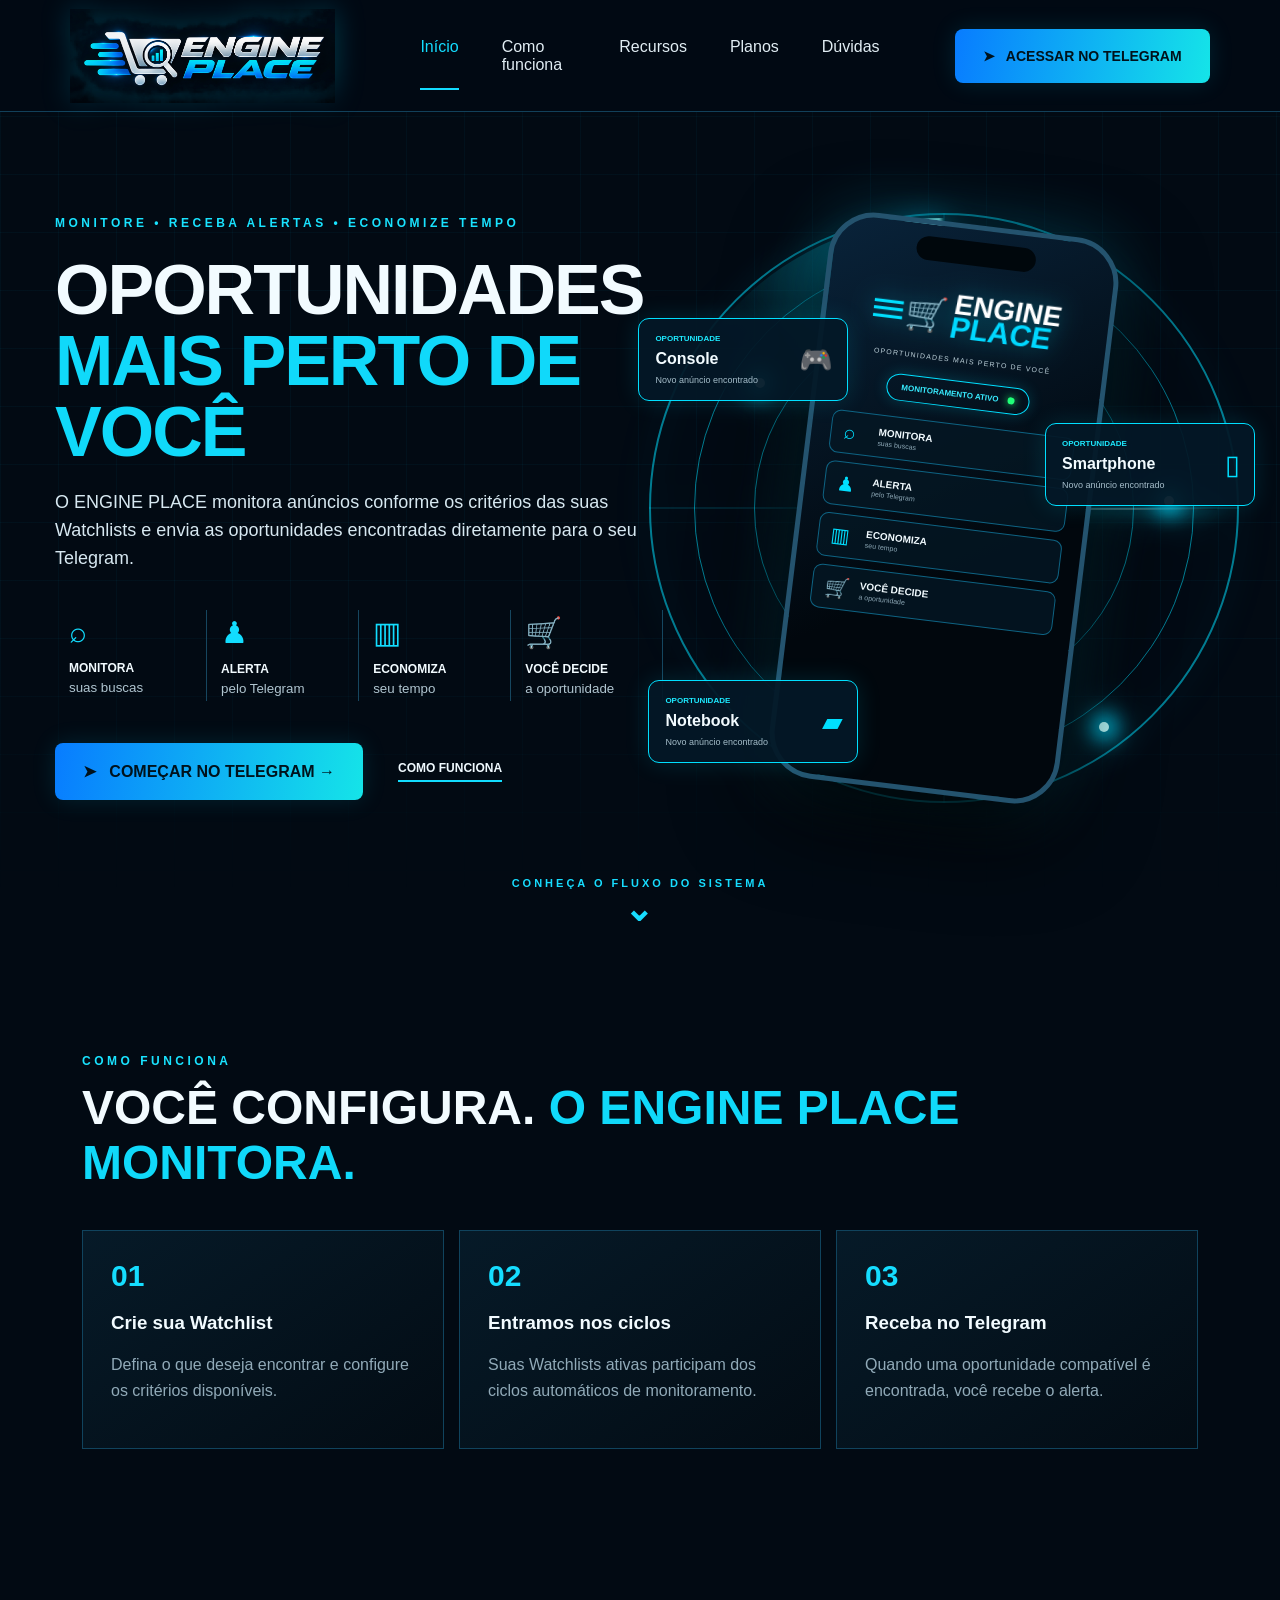
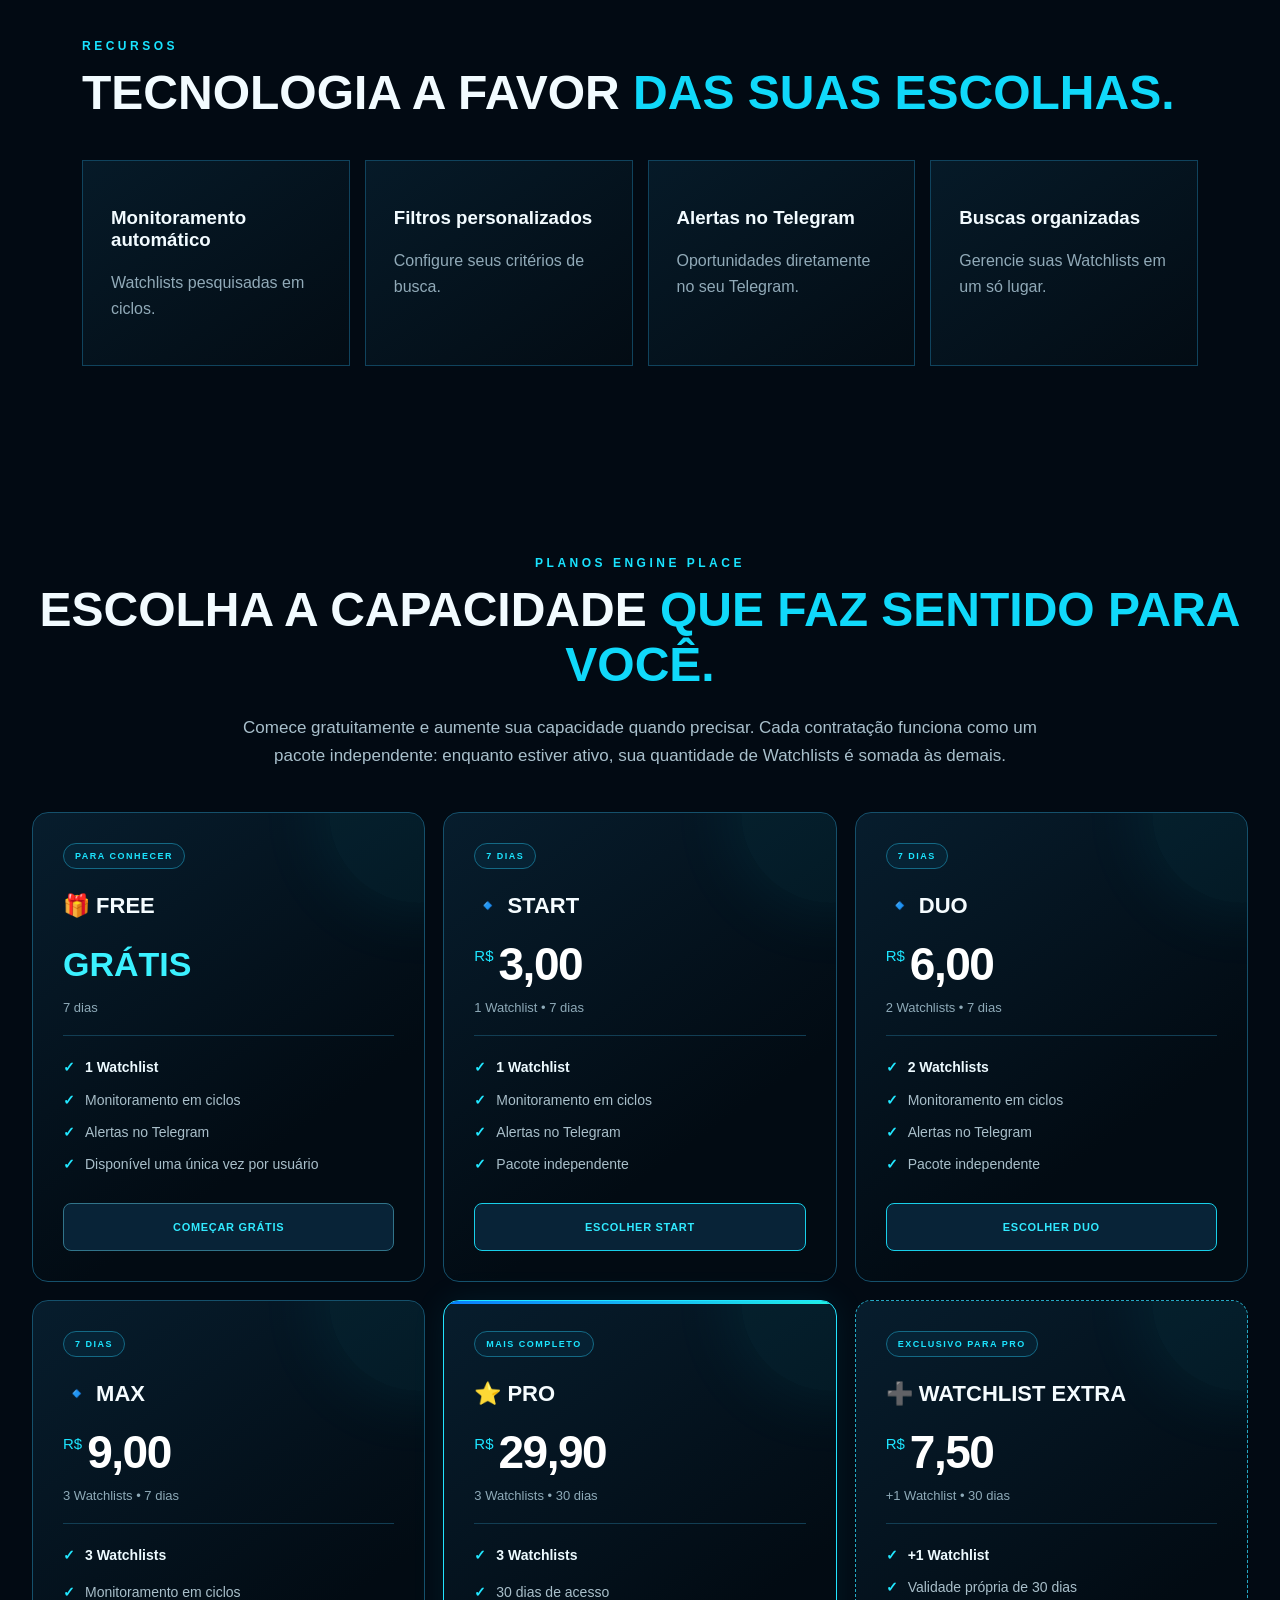
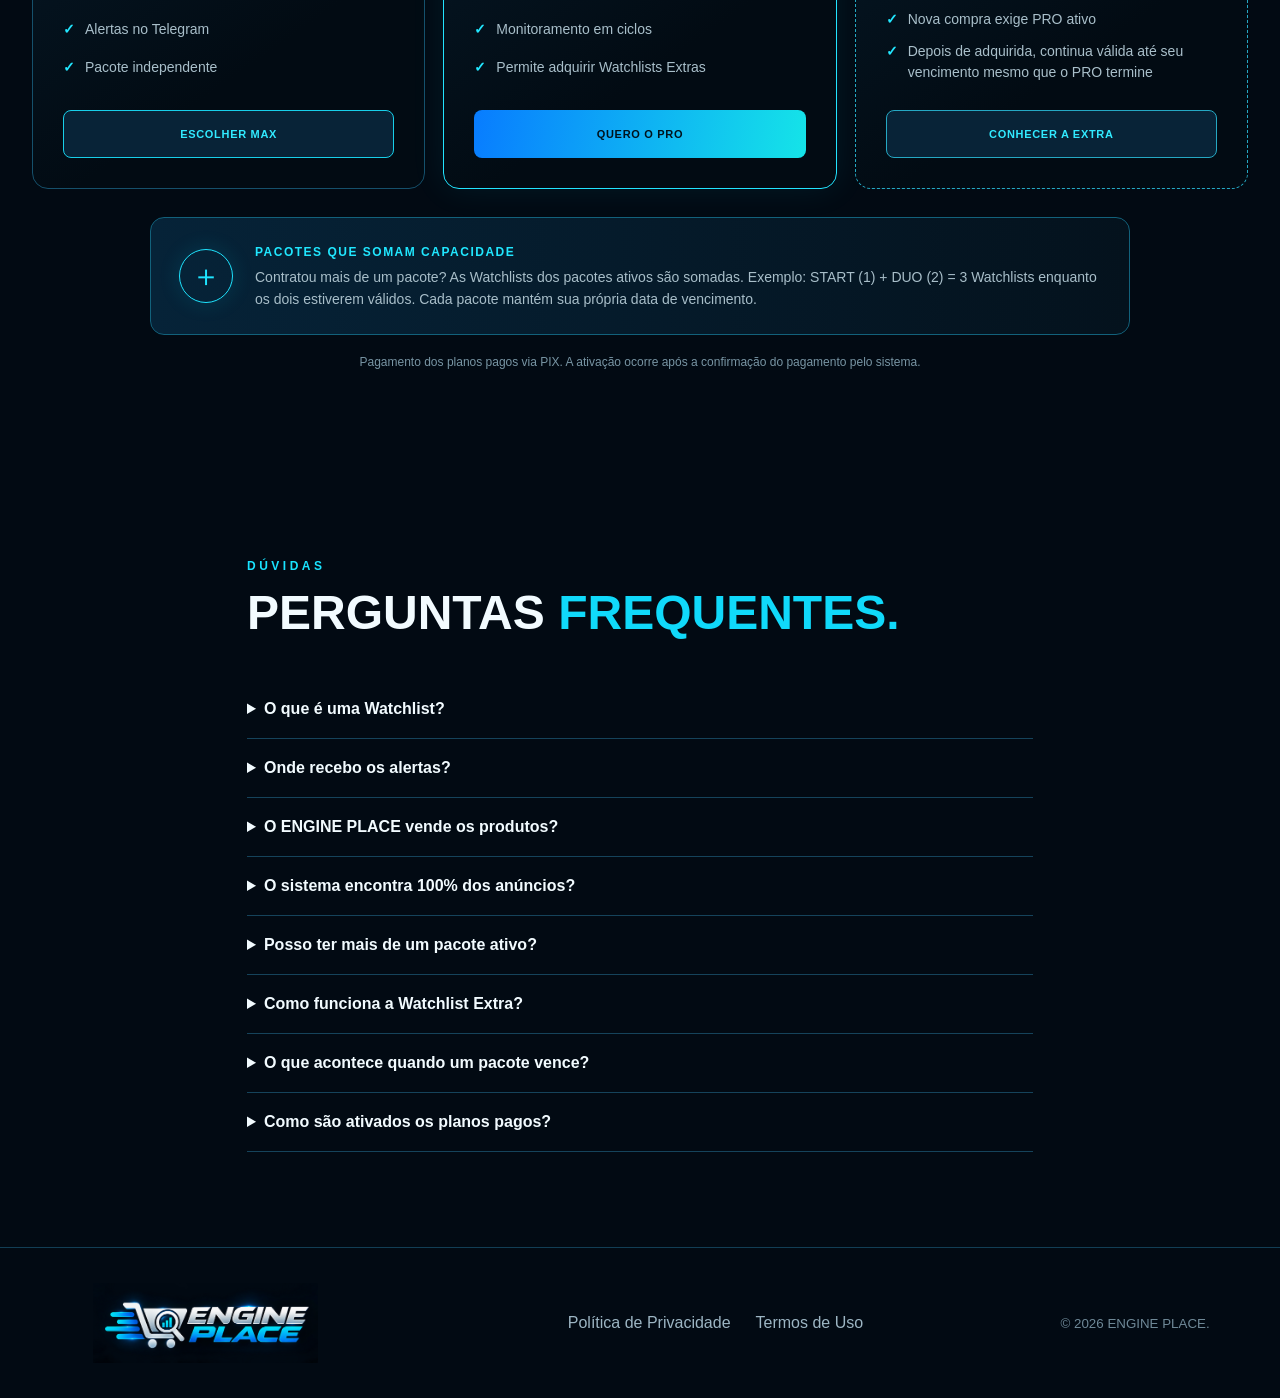
==== commit 85b4710d: "Add files via upload" ====
--- a/index.html
+++ b/index.html
@@ -9,7 +9,7 @@
 <div class="page-grid"></div>
 <header>
   <a class="brand" href="#"><img src="logo-engine-place.png" alt="ENGINE PLACE"></a>
-  <nav><a class="active" href="#">Início</a><a href="#como">Como funciona</a><a href="#recursos">Recursos</a><a href="#plano">Plano</a><a href="#duvidas">Dúvidas</a></nav>
+  <nav><a class="active" href="#">Início</a><a href="#como">Como funciona</a><a href="#recursos">Recursos</a><a href="#planos">Planos</a><a href="#duvidas">Dúvidas</a></nav>
   <a class="cta small" href="https://t.me/engineplace_bot">➤ &nbsp; ACESSAR NO TELEGRAM</a>
 </header>
 
@@ -62,9 +62,79 @@
 <section id="recursos" class="section"><div class="eyebrow">RECURSOS</div><h2>TECNOLOGIA A FAVOR <span>DAS SUAS ESCOLHAS.</span></h2>
 <div class="cards four"><article><h3>Monitoramento automático</h3><p>Watchlists pesquisadas em ciclos.</p></article><article><h3>Filtros personalizados</h3><p>Configure seus critérios de busca.</p></article><article><h3>Alertas no Telegram</h3><p>Oportunidades diretamente no seu Telegram.</p></article><article><h3>Buscas organizadas</h3><p>Gerencie suas Watchlists em um só lugar.</p></article></div></section>
 
-<section id="plano" class="section plan"><div class="eyebrow">PLANO</div><h2>SIMPLES PARA <span>COMEÇAR.</span></h2><div class="price"><small>ENGINE PLACE</small><div><sup>R$</sup><b>29,90</b><span>/mês</span></div><p>Até 3 Watchlists • Monitoramento em ciclos • Alertas no Telegram • Gerenciamento das listas • Suporte</p><a class="cta" href="https://t.me/engineplace_bot">COMEÇAR NO TELEGRAM</a></div></section>
+<section id="planos" class="section plans">
+  <div class="eyebrow">PLANOS ENGINE PLACE</div>
+  <h2>ESCOLHA A CAPACIDADE <span>QUE FAZ SENTIDO PARA VOCÊ.</span></h2>
+  <p class="plans-intro">Comece gratuitamente e aumente sua capacidade quando precisar. Cada contratação funciona como um pacote independente: enquanto estiver ativo, sua quantidade de Watchlists é somada às demais.</p>
 
-<section id="duvidas" class="section faq"><div class="eyebrow">DÚVIDAS</div><h2>PERGUNTAS <span>FREQUENTES.</span></h2><details><summary>O que é uma Watchlist?</summary><p>É uma busca configurada com os critérios do produto ou oportunidade que você deseja acompanhar.</p></details><details><summary>Onde recebo os alertas?</summary><p>Diretamente no Telegram vinculado ao serviço.</p></details><details><summary>O ENGINE PLACE vende os produtos?</summary><p>Não. O serviço monitora e organiza informações de anúncios; a negociação ocorre na plataforma de origem.</p></details><details><summary>O sistema encontra 100% dos anúncios?</summary><p>Não há garantia de cobertura integral. Os resultados dependem das fontes, filtros, disponibilidade e fatores técnicos externos.</p></details></section>
+  <div class="plan-grid">
+    <article class="plan-card free">
+      <div class="plan-badge">PARA CONHECER</div>
+      <h3>🎁 FREE</h3>
+      <div class="plan-price"><b>GRÁTIS</b></div>
+      <div class="plan-period">7 dias</div>
+      <ul><li><strong>1 Watchlist</strong></li><li>Monitoramento em ciclos</li><li>Alertas no Telegram</li><li>Disponível uma única vez por usuário</li></ul>
+      <a class="plan-button ghost" href="https://t.me/engineplace_bot">COMEÇAR GRÁTIS</a>
+    </article>
+
+    <article class="plan-card">
+      <div class="plan-badge">7 DIAS</div>
+      <h3>🔹 START</h3>
+      <div class="plan-price"><sup>R$</sup><b>3,00</b></div>
+      <div class="plan-period">1 Watchlist • 7 dias</div>
+      <ul><li><strong>1 Watchlist</strong></li><li>Monitoramento em ciclos</li><li>Alertas no Telegram</li><li>Pacote independente</li></ul>
+      <a class="plan-button" href="https://t.me/engineplace_bot">ESCOLHER START</a>
+    </article>
+
+    <article class="plan-card">
+      <div class="plan-badge">7 DIAS</div>
+      <h3>🔹 DUO</h3>
+      <div class="plan-price"><sup>R$</sup><b>6,00</b></div>
+      <div class="plan-period">2 Watchlists • 7 dias</div>
+      <ul><li><strong>2 Watchlists</strong></li><li>Monitoramento em ciclos</li><li>Alertas no Telegram</li><li>Pacote independente</li></ul>
+      <a class="plan-button" href="https://t.me/engineplace_bot">ESCOLHER DUO</a>
+    </article>
+
+    <article class="plan-card">
+      <div class="plan-badge">7 DIAS</div>
+      <h3>🔹 MAX</h3>
+      <div class="plan-price"><sup>R$</sup><b>9,00</b></div>
+      <div class="plan-period">3 Watchlists • 7 dias</div>
+      <ul><li><strong>3 Watchlists</strong></li><li>Monitoramento em ciclos</li><li>Alertas no Telegram</li><li>Pacote independente</li></ul>
+      <a class="plan-button" href="https://t.me/engineplace_bot">ESCOLHER MAX</a>
+    </article>
+
+    <article class="plan-card pro">
+      <div class="plan-badge">MAIS COMPLETO</div>
+      <h3>⭐ PRO</h3>
+      <div class="plan-price"><sup>R$</sup><b>29,90</b></div>
+      <div class="plan-period">3 Watchlists • 30 dias</div>
+      <ul><li><strong>3 Watchlists</strong></li><li>30 dias de acesso</li><li>Monitoramento em ciclos</li><li>Permite adquirir Watchlists Extras</li></ul>
+      <a class="plan-button pro-button" href="https://t.me/engineplace_bot">QUERO O PRO</a>
+    </article>
+
+    <article class="plan-card extra">
+      <div class="plan-badge">EXCLUSIVO PARA PRO</div>
+      <h3>➕ WATCHLIST EXTRA</h3>
+      <div class="plan-price"><sup>R$</sup><b>7,50</b></div>
+      <div class="plan-period">+1 Watchlist • 30 dias</div>
+      <ul><li><strong>+1 Watchlist</strong></li><li>Validade própria de 30 dias</li><li>Nova compra exige PRO ativo</li><li>Depois de adquirida, continua válida até seu vencimento mesmo que o PRO termine</li></ul>
+      <a class="plan-button extra-button" href="https://t.me/engineplace_bot">CONHECER A EXTRA</a>
+    </article>
+  </div>
+
+  <div class="package-info">
+    <div class="package-icon">＋</div>
+    <div><strong>PACOTES QUE SOMAM CAPACIDADE</strong><p>Contratou mais de um pacote? As Watchlists dos pacotes ativos são somadas. Exemplo: START (1) + DUO (2) = 3 Watchlists enquanto os dois estiverem válidos. Cada pacote mantém sua própria data de vencimento.</p></div>
+  </div>
+  <p class="payment-note">Pagamento dos planos pagos via PIX. A ativação ocorre após a confirmação do pagamento pelo sistema.</p>
+</section>
+
+<section id="duvidas" class="section faq"><div class="eyebrow">DÚVIDAS</div><h2>PERGUNTAS <span>FREQUENTES.</span></h2><details><summary>O que é uma Watchlist?</summary><p>É uma busca configurada com os critérios do produto ou oportunidade que você deseja acompanhar.</p></details><details><summary>Onde recebo os alertas?</summary><p>Diretamente no Telegram vinculado ao serviço.</p></details><details><summary>O ENGINE PLACE vende os produtos?</summary><p>Não. O serviço monitora e organiza informações de anúncios; a negociação ocorre na plataforma de origem.</p></details><details><summary>O sistema encontra 100% dos anúncios?</summary><p>Não há garantia de cobertura integral. Os resultados dependem das fontes, filtros, disponibilidade e fatores técnicos externos.</p></details>
+<details><summary>Posso ter mais de um pacote ativo?</summary><p>Sim. Os pacotes são independentes e suas capacidades são somadas enquanto estiverem válidos. Cada pacote mantém sua própria data de vencimento.</p></details>
+<details><summary>Como funciona a Watchlist Extra?</summary><p>A Watchlist Extra adiciona +1 Watchlist por 30 dias por R$ 7,50. Para comprar uma nova Extra é necessário ter um ENGINE PLACE PRO ativo. Depois de adquirida, a Extra continua válida até o próprio vencimento, mesmo que o PRO termine antes.</p></details>
+<details><summary>O que acontece quando um pacote vence?</summary><p>A capacidade daquele pacote deixa de fazer parte do total disponível. Suas Watchlists não são apagadas; caso a quantidade cadastrada ultrapasse a capacidade disponível, as excedentes deixam de participar dos ciclos até que haja capacidade novamente.</p></details>
+<details><summary>Como são ativados os planos pagos?</summary><p>A cobrança é feita via PIX pelo fluxo do ENGINE PLACE no Telegram. O pacote é ativado após a confirmação do pagamento pelo sistema.</p></details></section>
 </main>
 <footer><img src="logo-engine-place.png" alt="ENGINE PLACE"><div><a href="privacidade.html">Política de Privacidade</a><a href="termos.html">Termos de Uso</a></div><small>© 2026 ENGINE PLACE.</small></footer>
 </body></html>
--- a/style.css
+++ b/style.css
@@ -1 +1,112 @@
-*{box-sizing:border-box}html{scroll-behavior:smooth}body{margin:0;background:#020a13;color:#f2fbff;font-family:Arial,Segoe UI,sans-serif;overflow-x:hidden}.page-grid{position:fixed;inset:0;pointer-events:none;background-image:linear-gradient(#0ccfff0a 1px,transparent 1px),linear-gradient(90deg,#0ccfff0a 1px,transparent 1px);background-size:58px 58px;mask-image:linear-gradient(#000 0 70%,transparent);z-index:-5}header{height:112px;border-bottom:1px solid #12405a;display:grid;grid-template-columns:350px 1fr 330px;align-items:center;padding:0 5.5%;background:#020a13f2;position:relative;z-index:20}.brand{display:flex;align-items:center;height:100%}.brand img{width:330px;height:94px;object-fit:contain;object-position:left center;filter:drop-shadow(0 0 14px #00cfff42)}nav{display:flex;justify-content:center;gap:43px}nav a{color:#e1edf4;text-decoration:none;font-size:16px;padding:16px 0}nav a.active{color:#13dcff;border-bottom:2px solid #13dcff}.cta{display:inline-flex;align-items:center;justify-content:center;background:linear-gradient(100deg,#087cff,#15e4e8);color:#00121c;text-decoration:none;font-weight:900;border-radius:8px;padding:19px 28px;box-shadow:0 0 25px #00dfff20}.cta.small{justify-self:end;padding:17px 24px;font-size:14px}.hero{min-height:765px;max-width:1510px;margin:auto;padding:62px 55px 35px;display:grid;grid-template-columns:52% 48%;align-items:center}.kicker,.eyebrow{color:#19e3ff;font-size:12px;letter-spacing:3.5px;font-weight:900}.copy h1{font-size:70px;line-height:1.02;letter-spacing:-2px;margin:25px 0 20px}.copy h1 span,h2 span{color:#10d9fa}.copy>p{max-width:690px;color:#d7e8f1;font-size:18px;line-height:1.55}.benefits{display:grid;grid-template-columns:repeat(4,1fr);max-width:690px;margin:38px 0 42px}.benefits>div{border-right:1px solid #16465f;padding:5px 22px 5px 14px}.benefits i{display:block;color:#12ddff;font-size:30px;font-style:normal;margin-bottom:12px}.benefits b,.benefits small{display:block}.benefits b{font-size:12px}.benefits small{color:#b0c5d0;margin-top:5px}.hero-actions{display:flex;align-items:center;gap:35px}.how{color:#f0faff;font-size:12px;font-weight:900;text-decoration:none;border-bottom:2px solid #12ddff;padding-bottom:5px}.visual{height:620px;position:relative;display:grid;place-items:center;isolation:isolate}.radar{position:absolute;width:590px;height:590px;border-radius:50%;z-index:-1;filter:drop-shadow(0 0 15px #00cfff99)}.ring{position:absolute;border-radius:50%;border:1px solid #00dfff88}.r1{inset:0;border-width:2px}.r2{inset:45px}.r3{inset:105px}.r4{inset:165px}.axis{position:absolute;background:#00dfff3f;left:50%;top:50%;transform:translate(-50%,-50%)}.axis.x{width:100%;height:1px}.axis.y{height:100%;width:1px}.sweep{position:absolute;inset:5px;border-radius:50%;background:conic-gradient(transparent 0 300deg,#00dfff08 315deg,#00dfff55 345deg,#8affff 359deg,transparent 360deg);animation:spin 4s linear infinite}.sweep:after{content:"";position:absolute;left:50%;top:50%;width:47%;height:2px;background:linear-gradient(90deg,#bfffff,#00dfff00);box-shadow:0 0 20px #00eaff}.blip{position:absolute;width:10px;height:10px;border-radius:50%;background:#bfffff;box-shadow:0 0 20px 7px #00dcff}.b1{left:18%;top:28%}.b2{right:11%;top:48%}.b3{left:25%;bottom:18%}.b4{right:22%;bottom:12%}@keyframes spin{to{transform:rotate(360deg)}}.phone{width:292px;height:570px;border:5px solid #24536e;border-radius:46px;background:linear-gradient(150deg,#09233a,#01070d 60%);transform:rotate(7deg);box-shadow:0 30px 90px #000,0 0 65px #00cfff42;position:relative;z-index:4;padding:54px 19px 20px}.notch{position:absolute;top:12px;left:82px;width:120px;height:24px;border-radius:20px;background:#00070c}.screen{text-align:center}.phone-logo{display:flex;align-items:center;justify-content:center;gap:5px;margin-top:12px;filter:drop-shadow(0 0 12px #00dfff66)}.phone-logo .speed{font-size:43px;line-height:.5;color:#00dfff;transform:scaleX(1.4)}.phone-logo .cart{font-size:34px}.phone-logo div{display:flex;flex-direction:column;text-align:left;line-height:.8;transform:skew(-5deg)}.phone-logo b{font-size:28px;color:white}.phone-logo strong{font-size:30px;color:#00d8ff}.tagline{font-size:7px;letter-spacing:1.2px;color:#c0d4dd;margin:16px 0 17px}.status{display:inline-flex;gap:9px;align-items:center;border:1px solid #00dfff;border-radius:20px;padding:8px 14px;font-size:8px;font-weight:900;color:#38ecff;box-shadow:0 0 15px #00dfff33}.status em{width:7px;height:7px;border-radius:50%;background:#20ff78;box-shadow:0 0 9px #20ff78}.phone-items{margin-top:16px;display:grid;gap:8px}.phone-items>div{display:flex;align-items:center;text-align:left;padding:9px 12px;border:1px solid #0e6383;border-radius:9px;background:#041723cc}.phone-items i{font-style:normal;color:#00dfff;font-size:20px;width:35px}.phone-items p{margin:0}.phone-items b,.phone-items small{display:block}.phone-items b{font-size:10px}.phone-items small{font-size:7px;color:#8faab8;margin-top:2px}.op{position:absolute;width:210px;padding:15px 16px;border:1px solid #00dfff;border-radius:11px;background:#041827ee;z-index:6;box-shadow:0 0 25px #00dfff22}.op small,.op b,.op span{display:block}.op small{color:#1deaff;font-size:8px;font-weight:900}.op b{font-size:16px;margin:7px 0}.op span{font-size:9px;color:#a5bdca}.op i{position:absolute;right:14px;top:25px;color:#00dfff;font-style:normal;font-size:27px}.o1{left:-25px;top:120px}.o2{right:-30px;top:225px}.o3{left:-15px;bottom:55px}.flow{text-align:center;color:#17ddff;letter-spacing:3px;font-size:11px;font-weight:900;padding-bottom:30px}.flow span{display:block;font-size:35px}.section{max-width:1180px;margin:auto;padding:95px 32px}.section h2{font-size:48px;margin:12px 0 40px}.cards{display:grid;gap:15px}.cards.three{grid-template-columns:repeat(3,1fr)}.cards.four{grid-template-columns:repeat(4,1fr)}article,.price{border:1px solid #10435d;background:linear-gradient(145deg,#061a28,#030c14);padding:28px}article>b{font-size:30px;color:#15ddff}article p,.faq p{color:#91aab8;line-height:1.6}.plan{text-align:center}.price{max-width:500px;margin:auto;text-align:left;border-color:#12dfff}.price>small{color:#1deaff;letter-spacing:2px}.price div{margin:22px 0}.price sup{color:#1deaff}.price div b{font-size:58px}.price div span{color:#7893a2}.price p{line-height:1.8;color:#b4c8d2}.faq{max-width:850px}.faq details{border-bottom:1px solid #15435b;padding:20px 0}.faq summary{font-weight:800;cursor:pointer}footer{border-top:1px solid #123e55;padding:35px 5.5%;display:grid;grid-template-columns:300px 1fr auto;align-items:center;gap:25px}footer img{width:270px;height:80px;object-fit:contain}footer div{display:flex;justify-content:center;gap:25px}footer a{color:#9db6c4;text-decoration:none}footer small{color:#6f8998}@media(max-width:1000px){header{grid-template-columns:220px 1fr}.brand img{width:210px}nav{display:none}.cta.small{grid-column:2}.hero{grid-template-columns:1fr;padding:50px 25px}.copy h1{font-size:52px}.visual{margin-top:30px}.cards.four{grid-template-columns:repeat(2,1fr)}}@media(max-width:650px){header{height:82px;padding:0 18px;grid-template-columns:150px 1fr}.brand img{width:145px;height:70px}.cta.small{font-size:0;padding:12px}.cta.small:after{content:"TELEGRAM";font-size:11px}.hero{padding:45px 18px}.copy h1{font-size:43px}.copy>p{font-size:16px}.benefits{grid-template-columns:repeat(2,1fr);gap:20px}.hero-actions{flex-direction:column;align-items:flex-start}.visual{height:520px;transform:scale(.82);margin-left:-40px;margin-right:-40px}.cards.three,.cards.four{grid-template-columns:1fr}.section{padding:70px 20px}.section h2{font-size:36px}footer{grid-template-columns:1fr}footer div{justify-content:flex-start;flex-wrap:wrap}}+*{box-sizing:border-box}html{scroll-behavior:smooth}body{margin:0;background:#020a13;color:#f2fbff;font-family:Arial,Segoe UI,sans-serif;overflow-x:hidden}.page-grid{position:fixed;inset:0;pointer-events:none;background-image:linear-gradient(#0ccfff0a 1px,transparent 1px),linear-gradient(90deg,#0ccfff0a 1px,transparent 1px);background-size:58px 58px;mask-image:linear-gradient(#000 0 70%,transparent);z-index:-5}header{height:112px;border-bottom:1px solid #12405a;display:grid;grid-template-columns:350px 1fr 330px;align-items:center;padding:0 5.5%;background:#020a13f2;position:relative;z-index:20}.brand{display:flex;align-items:center;height:100%}.brand img{width:330px;height:94px;object-fit:contain;object-position:left center;filter:drop-shadow(0 0 14px #00cfff42)}nav{display:flex;justify-content:center;gap:43px}nav a{color:#e1edf4;text-decoration:none;font-size:16px;padding:16px 0}nav a.active{color:#13dcff;border-bottom:2px solid #13dcff}.cta{display:inline-flex;align-items:center;justify-content:center;background:linear-gradient(100deg,#087cff,#15e4e8);color:#00121c;text-decoration:none;font-weight:900;border-radius:8px;padding:19px 28px;box-shadow:0 0 25px #00dfff20}.cta.small{justify-self:end;padding:17px 24px;font-size:14px}.hero{min-height:765px;max-width:1510px;margin:auto;padding:62px 55px 35px;display:grid;grid-template-columns:52% 48%;align-items:center}.kicker,.eyebrow{color:#19e3ff;font-size:12px;letter-spacing:3.5px;font-weight:900}.copy h1{font-size:70px;line-height:1.02;letter-spacing:-2px;margin:25px 0 20px}.copy h1 span,h2 span{color:#10d9fa}.copy>p{max-width:690px;color:#d7e8f1;font-size:18px;line-height:1.55}.benefits{display:grid;grid-template-columns:repeat(4,1fr);max-width:690px;margin:38px 0 42px}.benefits>div{border-right:1px solid #16465f;padding:5px 22px 5px 14px}.benefits i{display:block;color:#12ddff;font-size:30px;font-style:normal;margin-bottom:12px}.benefits b,.benefits small{display:block}.benefits b{font-size:12px}.benefits small{color:#b0c5d0;margin-top:5px}.hero-actions{display:flex;align-items:center;gap:35px}.how{color:#f0faff;font-size:12px;font-weight:900;text-decoration:none;border-bottom:2px solid #12ddff;padding-bottom:5px}.visual{height:620px;position:relative;display:grid;place-items:center;isolation:isolate}.radar{position:absolute;width:590px;height:590px;border-radius:50%;z-index:-1;filter:drop-shadow(0 0 15px #00cfff99)}.ring{position:absolute;border-radius:50%;border:1px solid #00dfff88}.r1{inset:0;border-width:2px}.r2{inset:45px}.r3{inset:105px}.r4{inset:165px}.axis{position:absolute;background:#00dfff3f;left:50%;top:50%;transform:translate(-50%,-50%)}.axis.x{width:100%;height:1px}.axis.y{height:100%;width:1px}.sweep{position:absolute;inset:5px;border-radius:50%;background:conic-gradient(transparent 0 300deg,#00dfff08 315deg,#00dfff55 345deg,#8affff 359deg,transparent 360deg);animation:spin 4s linear infinite}.sweep:after{content:"";position:absolute;left:50%;top:50%;width:47%;height:2px;background:linear-gradient(90deg,#bfffff,#00dfff00);box-shadow:0 0 20px #00eaff}.blip{position:absolute;width:10px;height:10px;border-radius:50%;background:#bfffff;box-shadow:0 0 20px 7px #00dcff}.b1{left:18%;top:28%}.b2{right:11%;top:48%}.b3{left:25%;bottom:18%}.b4{right:22%;bottom:12%}@keyframes spin{to{transform:rotate(360deg)}}.phone{width:292px;height:570px;border:5px solid #24536e;border-radius:46px;background:linear-gradient(150deg,#09233a,#01070d 60%);transform:rotate(7deg);box-shadow:0 30px 90px #000,0 0 65px #00cfff42;position:relative;z-index:4;padding:54px 19px 20px}.notch{position:absolute;top:12px;left:82px;width:120px;height:24px;border-radius:20px;background:#00070c}.screen{text-align:center}.phone-logo{display:flex;align-items:center;justify-content:center;gap:5px;margin-top:12px;filter:drop-shadow(0 0 12px #00dfff66)}.phone-logo .speed{font-size:43px;line-height:.5;color:#00dfff;transform:scaleX(1.4)}.phone-logo .cart{font-size:34px}.phone-logo div{display:flex;flex-direction:column;text-align:left;line-height:.8;transform:skew(-5deg)}.phone-logo b{font-size:28px;color:white}.phone-logo strong{font-size:30px;color:#00d8ff}.tagline{font-size:7px;letter-spacing:1.2px;color:#c0d4dd;margin:16px 0 17px}.status{display:inline-flex;gap:9px;align-items:center;border:1px solid #00dfff;border-radius:20px;padding:8px 14px;font-size:8px;font-weight:900;color:#38ecff;box-shadow:0 0 15px #00dfff33}.status em{width:7px;height:7px;border-radius:50%;background:#20ff78;box-shadow:0 0 9px #20ff78}.phone-items{margin-top:16px;display:grid;gap:8px}.phone-items>div{display:flex;align-items:center;text-align:left;padding:9px 12px;border:1px solid #0e6383;border-radius:9px;background:#041723cc}.phone-items i{font-style:normal;color:#00dfff;font-size:20px;width:35px}.phone-items p{margin:0}.phone-items b,.phone-items small{display:block}.phone-items b{font-size:10px}.phone-items small{font-size:7px;color:#8faab8;margin-top:2px}.op{position:absolute;width:210px;padding:15px 16px;border:1px solid #00dfff;border-radius:11px;background:#041827ee;z-index:6;box-shadow:0 0 25px #00dfff22}.op small,.op b,.op span{display:block}.op small{color:#1deaff;font-size:8px;font-weight:900}.op b{font-size:16px;margin:7px 0}.op span{font-size:9px;color:#a5bdca}.op i{position:absolute;right:14px;top:25px;color:#00dfff;font-style:normal;font-size:27px}.o1{left:-25px;top:120px}.o2{right:-30px;top:225px}.o3{left:-15px;bottom:55px}.flow{text-align:center;color:#17ddff;letter-spacing:3px;font-size:11px;font-weight:900;padding-bottom:30px}.flow span{display:block;font-size:35px}.section{max-width:1180px;margin:auto;padding:95px 32px}.section h2{font-size:48px;margin:12px 0 40px}.cards{display:grid;gap:15px}.cards.three{grid-template-columns:repeat(3,1fr)}.cards.four{grid-template-columns:repeat(4,1fr)}article,.price{border:1px solid #10435d;background:linear-gradient(145deg,#061a28,#030c14);padding:28px}article>b{font-size:30px;color:#15ddff}article p,.faq p{color:#91aab8;line-height:1.6}.plan{text-align:center}.price{max-width:500px;margin:auto;text-align:left;border-color:#12dfff}.price>small{color:#1deaff;letter-spacing:2px}.price div{margin:22px 0}.price sup{color:#1deaff}.price div b{font-size:58px}.price div span{color:#7893a2}.price p{line-height:1.8;color:#b4c8d2}.faq{max-width:850px}.faq details{border-bottom:1px solid #15435b;padding:20px 0}.faq summary{font-weight:800;cursor:pointer}footer{border-top:1px solid #123e55;padding:35px 5.5%;display:grid;grid-template-columns:300px 1fr auto;align-items:center;gap:25px}footer img{width:270px;height:80px;object-fit:contain}footer div{display:flex;justify-content:center;gap:25px}footer a{color:#9db6c4;text-decoration:none}footer small{color:#6f8998}@media(max-width:1000px){header{grid-template-columns:220px 1fr}.brand img{width:210px}nav{display:none}.cta.small{grid-column:2}.hero{grid-template-columns:1fr;padding:50px 25px}.copy h1{font-size:52px}.visual{margin-top:30px}.cards.four{grid-template-columns:repeat(2,1fr)}}@media(max-width:650px){header{height:82px;padding:0 18px;grid-template-columns:150px 1fr}.brand img{width:145px;height:70px}.cta.small{font-size:0;padding:12px}.cta.small:after{content:"TELEGRAM";font-size:11px}.hero{padding:45px 18px}.copy h1{font-size:43px}.copy>p{font-size:16px}.benefits{grid-template-columns:repeat(2,1fr);gap:20px}.hero-actions{flex-direction:column;align-items:flex-start}.visual{height:520px;transform:scale(.82);margin-left:-40px;margin-right:-40px}.cards.three,.cards.four{grid-template-columns:1fr}.section{padding:70px 20px}.section h2{font-size:36px}footer{grid-template-columns:1fr}footer div{justify-content:flex-start;flex-wrap:wrap}}
+
+/* ===== V7 — CORREÇÃO EXCLUSIVA DE LINKS/BOTÕES ===== */
+a,
+a:link,
+a:visited,
+a:hover,
+a:active {
+  text-decoration: none;
+  color: inherit;
+}
+
+header nav a,
+header nav a:link,
+header nav a:visited {
+  color: #e1edf4;
+  text-decoration: none;
+}
+header nav a:hover,
+header nav a.active,
+header nav a.active:visited {
+  color: #13dcff;
+}
+
+a.cta,
+a.cta:link,
+a.cta:visited,
+a.cta:hover,
+a.cta:active {
+  display: inline-flex;
+  align-items: center;
+  justify-content: center;
+  background: linear-gradient(100deg,#087cff,#15e4e8);
+  color: #00121c !important;
+  text-decoration: none !important;
+  font-weight: 900;
+  border-radius: 8px;
+  padding: 19px 28px;
+  box-shadow: 0 0 25px #00dfff20;
+}
+
+a.cta.small,
+a.cta.small:link,
+a.cta.small:visited,
+a.cta.small:hover,
+a.cta.small:active {
+  color: #00121c !important;
+  text-decoration: none !important;
+}
+
+a.how,
+a.how:link,
+a.how:visited,
+a.how:hover,
+a.how:active {
+  color: #f0faff !important;
+  text-decoration: none !important;
+  border-bottom: 2px solid #12ddff;
+}
+
+footer a,
+footer a:link,
+footer a:visited {
+  color: #9db6c4 !important;
+  text-decoration: none !important;
+}
+footer a:hover {
+  color: #13dcff !important;
+}
+
+/* Evita qualquer estilo padrão do navegador em links internos */
+main a:not(.cta):not(.how),
+main a:not(.cta):not(.how):visited {
+  color: #d7e8f1;
+  text-decoration: none;
+}
+
+
+/* ===== PLANOS ENGINE PLACE — PACOTES 2026 ===== */
+.plans{text-align:center;max-width:1280px}
+.plans-intro{max-width:820px;margin:-18px auto 42px;color:#a9c0cc;font-size:17px;line-height:1.65}
+.plan-grid{display:grid;grid-template-columns:repeat(3,1fr);gap:18px;text-align:left}
+.plan-card{position:relative;display:flex;flex-direction:column;min-height:445px;border:1px solid #15506b;border-radius:16px;background:linear-gradient(145deg,#071d2d,#020b13 68%);padding:30px;overflow:hidden;transition:transform .2s ease,border-color .2s ease,box-shadow .2s ease}
+.plan-card:hover{transform:translateY(-4px);border-color:#18cfee;box-shadow:0 18px 45px #0008,0 0 25px #00dfff18}
+.plan-card:before{content:"";position:absolute;width:180px;height:180px;border-radius:50%;right:-85px;top:-90px;background:#00dfff0c;box-shadow:0 0 80px #00dfff18}
+.plan-card h3{font-size:22px;margin:24px 0 18px;color:#f5fcff}
+.plan-badge{align-self:flex-start;border:1px solid #146985;border-radius:20px;padding:7px 11px;color:#1ce5ff;font-size:9px;font-weight:900;letter-spacing:1.5px;background:#06304766}
+.plan-price{display:flex;align-items:flex-start;gap:5px;min-height:63px;color:#fff}
+.plan-price sup{font-size:15px;color:#1de5ff;margin-top:10px}
+.plan-price b{font-size:46px;letter-spacing:-1.5px}
+.plan-price b:only-child{font-size:34px;color:#3bf1ff;letter-spacing:0;margin-top:8px}
+.plan-period{color:#8eaab8;font-size:13px;padding-bottom:20px;border-bottom:1px solid #123e54}
+.plan-card ul{list-style:none;margin:21px 0 28px;padding:0;display:grid;gap:12px;flex:1}
+.plan-card li{position:relative;padding-left:22px;color:#a9bfca;font-size:14px;line-height:1.45}
+.plan-card li:before{content:"✓";position:absolute;left:0;color:#22e7ff;font-weight:900}
+.plan-card li strong{color:#edfaff}
+.plan-button{display:flex;align-items:center;justify-content:center;min-height:48px;border:1px solid #18cfe9;border-radius:8px;background:#082337;color:#31eaff!important;font-size:11px;font-weight:900;letter-spacing:.7px;text-decoration:none!important}
+.plan-button:hover{background:#0b314a;box-shadow:0 0 22px #00dfff20}
+.plan-button.ghost{border-color:#31748a}
+.plan-card.pro{border:1px solid #22e4ff;box-shadow:0 0 35px #00dfff15}
+.plan-card.pro:after{content:"";position:absolute;inset:0 0 auto;height:3px;background:linear-gradient(90deg,#087cff,#20f1e6)}
+.pro-button{background:linear-gradient(100deg,#087cff,#15e4e8)!important;color:#00121c!important;border:0}
+.plan-card.extra{border-style:dashed;border-color:#25a8c3}
+.extra-button{border-color:#25a8c3}
+.package-info{margin:28px auto 0;max-width:980px;display:flex;align-items:center;gap:22px;text-align:left;padding:24px 28px;border:1px solid #12617b;border-radius:14px;background:linear-gradient(90deg,#062338,#04121d)}
+.package-icon{width:54px;height:54px;flex:0 0 54px;border-radius:50%;display:grid;place-items:center;border:1px solid #1ee4ff;color:#1ee4ff;font-size:30px;box-shadow:0 0 22px #00dfff20}
+.package-info strong{color:#20e7ff;font-size:12px;letter-spacing:1.5px}
+.package-info p{margin:7px 0 0;color:#a8bec9;line-height:1.55;font-size:14px}
+.payment-note{margin:20px auto 0;color:#7895a4;font-size:12px}
+
+@media(max-width:1000px){.plan-grid{grid-template-columns:repeat(2,1fr)}}
+@media(max-width:650px){.plan-grid{grid-template-columns:1fr}.plan-card{min-height:auto}.package-info{align-items:flex-start;padding:20px}.plans-intro{font-size:15px}.plan-price b{font-size:42px}}
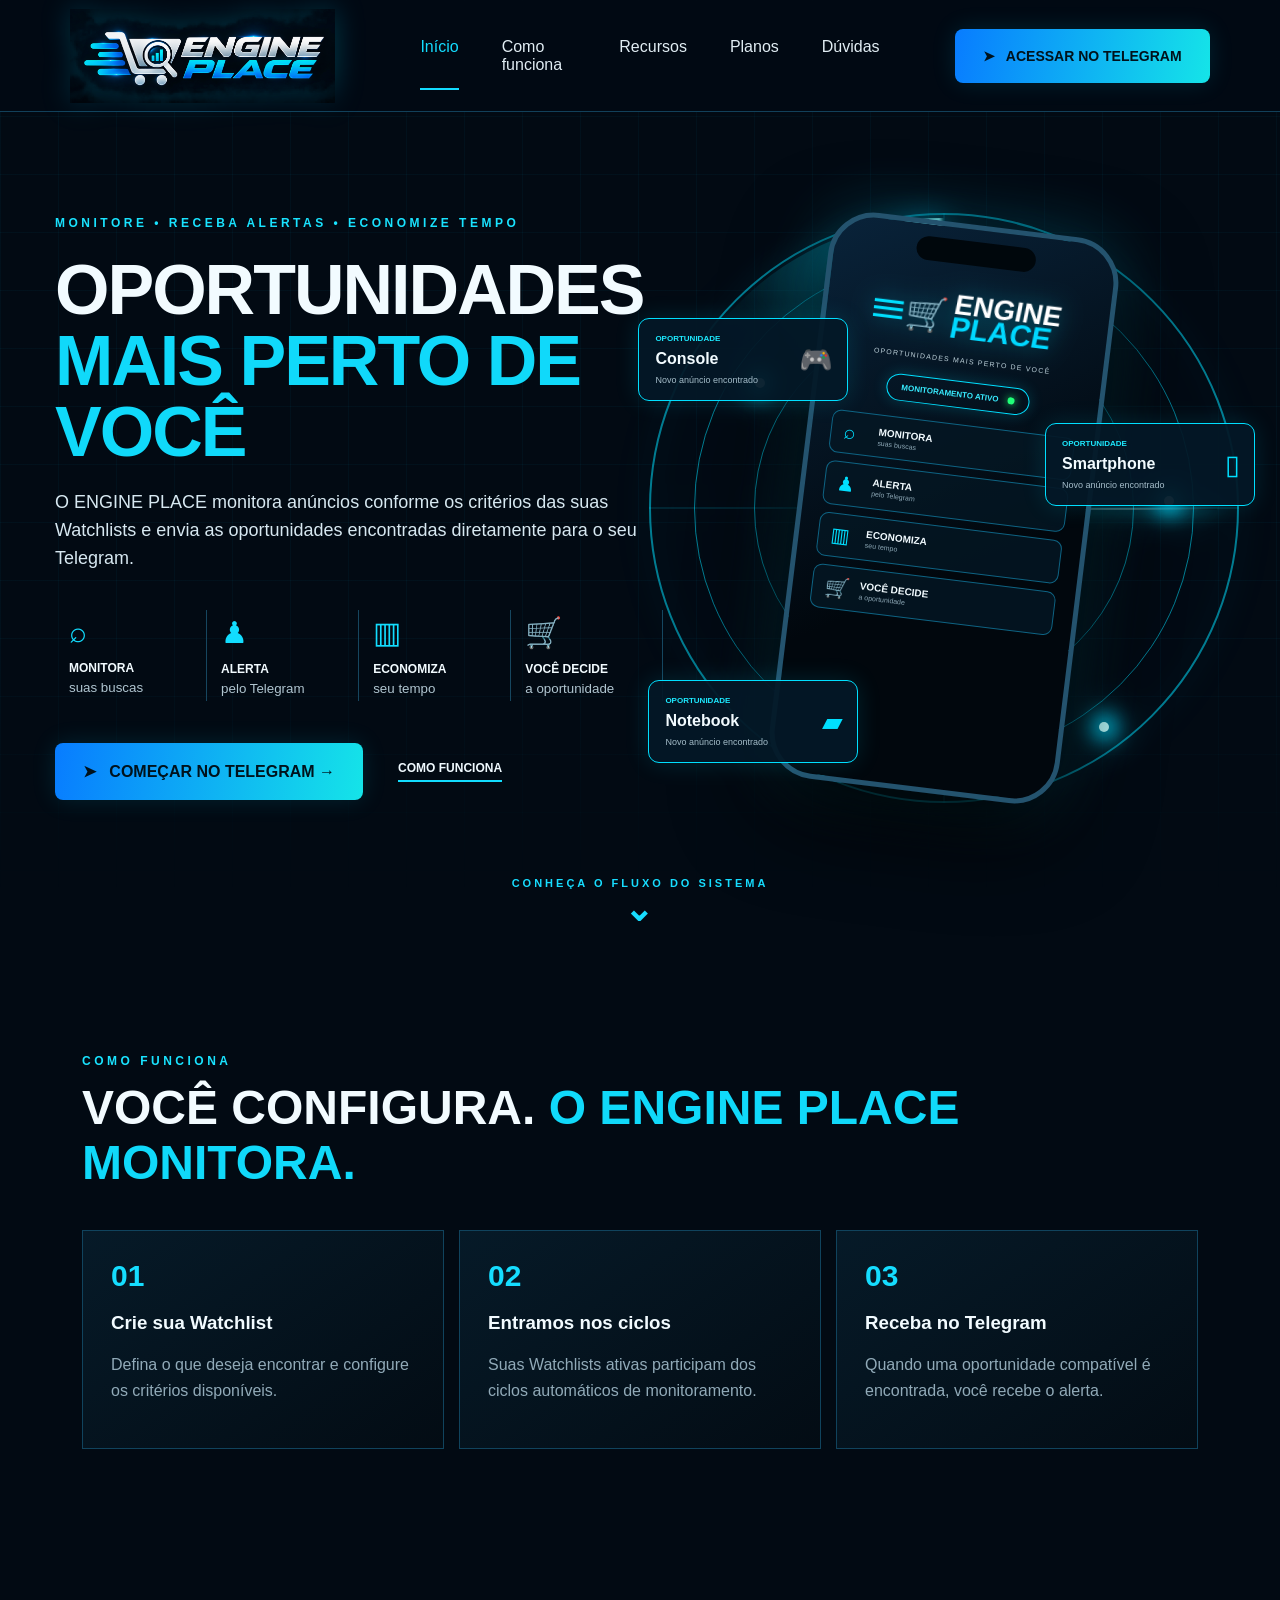
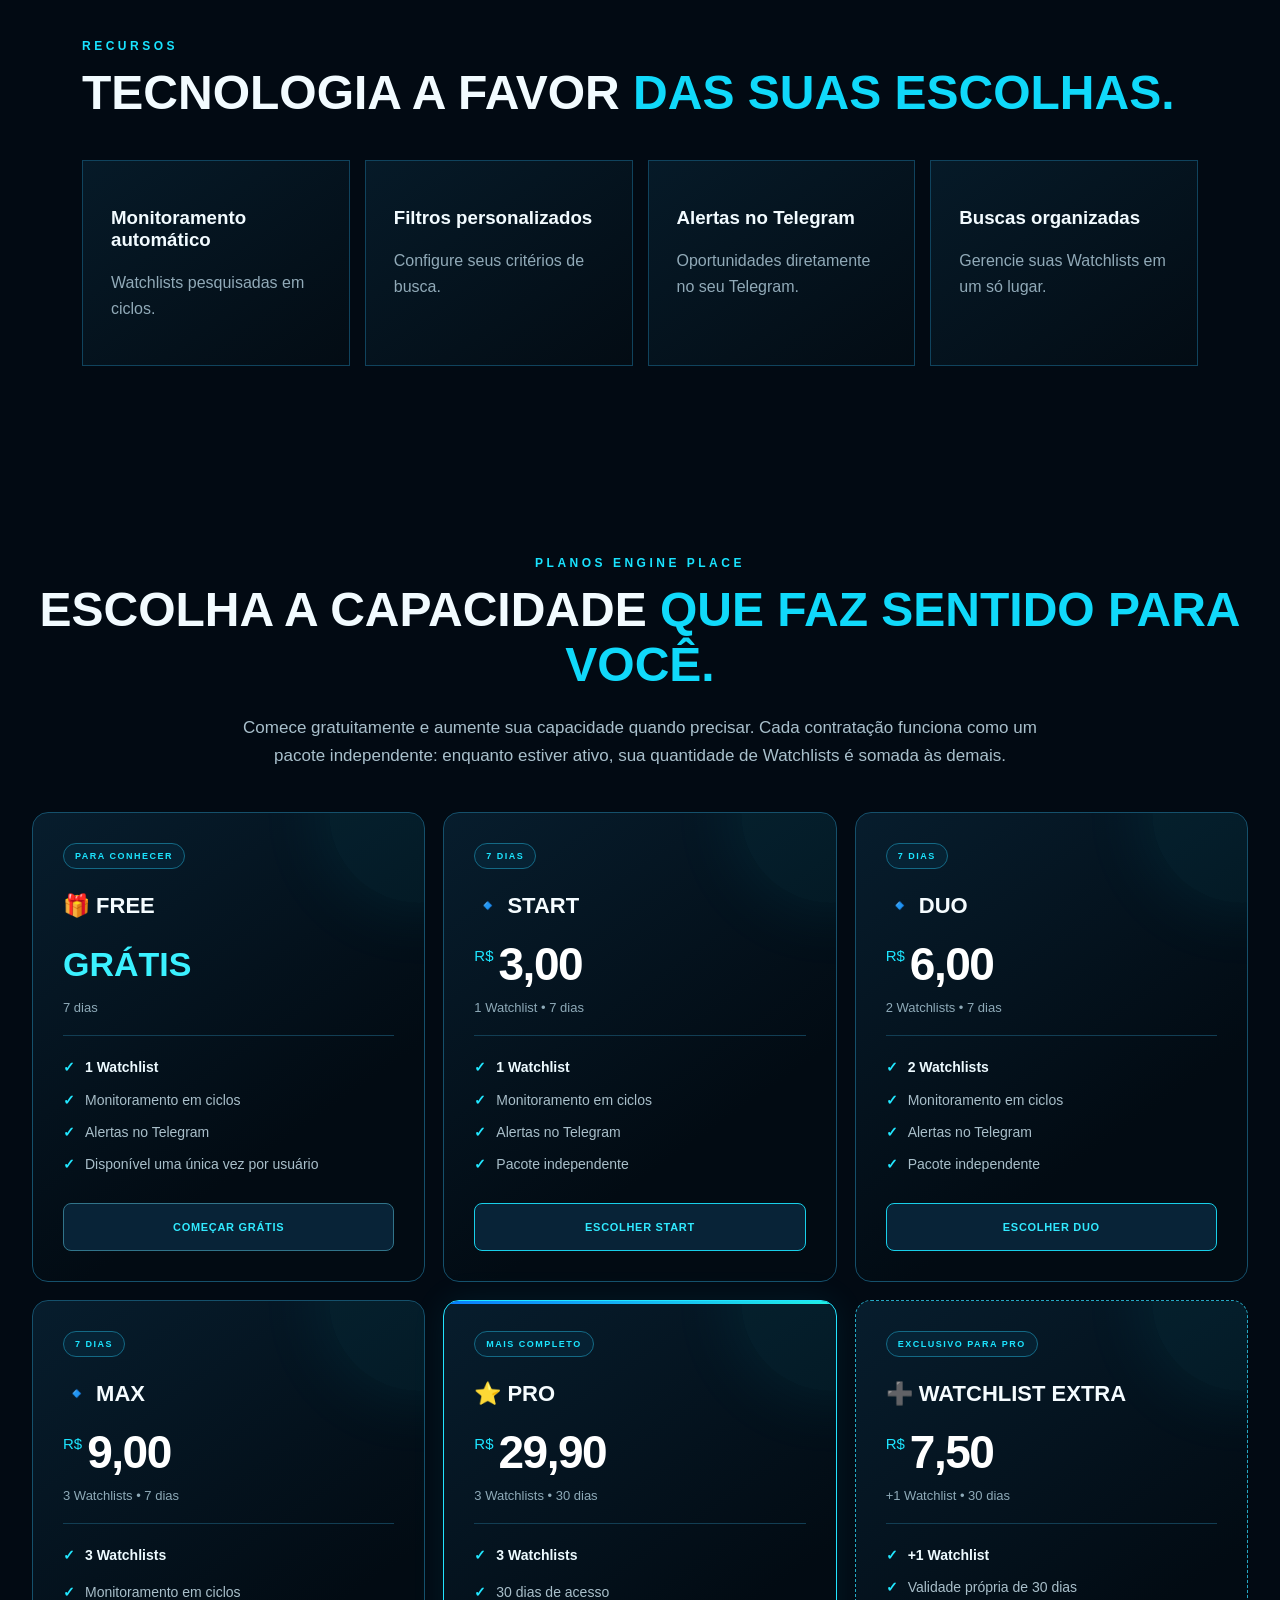
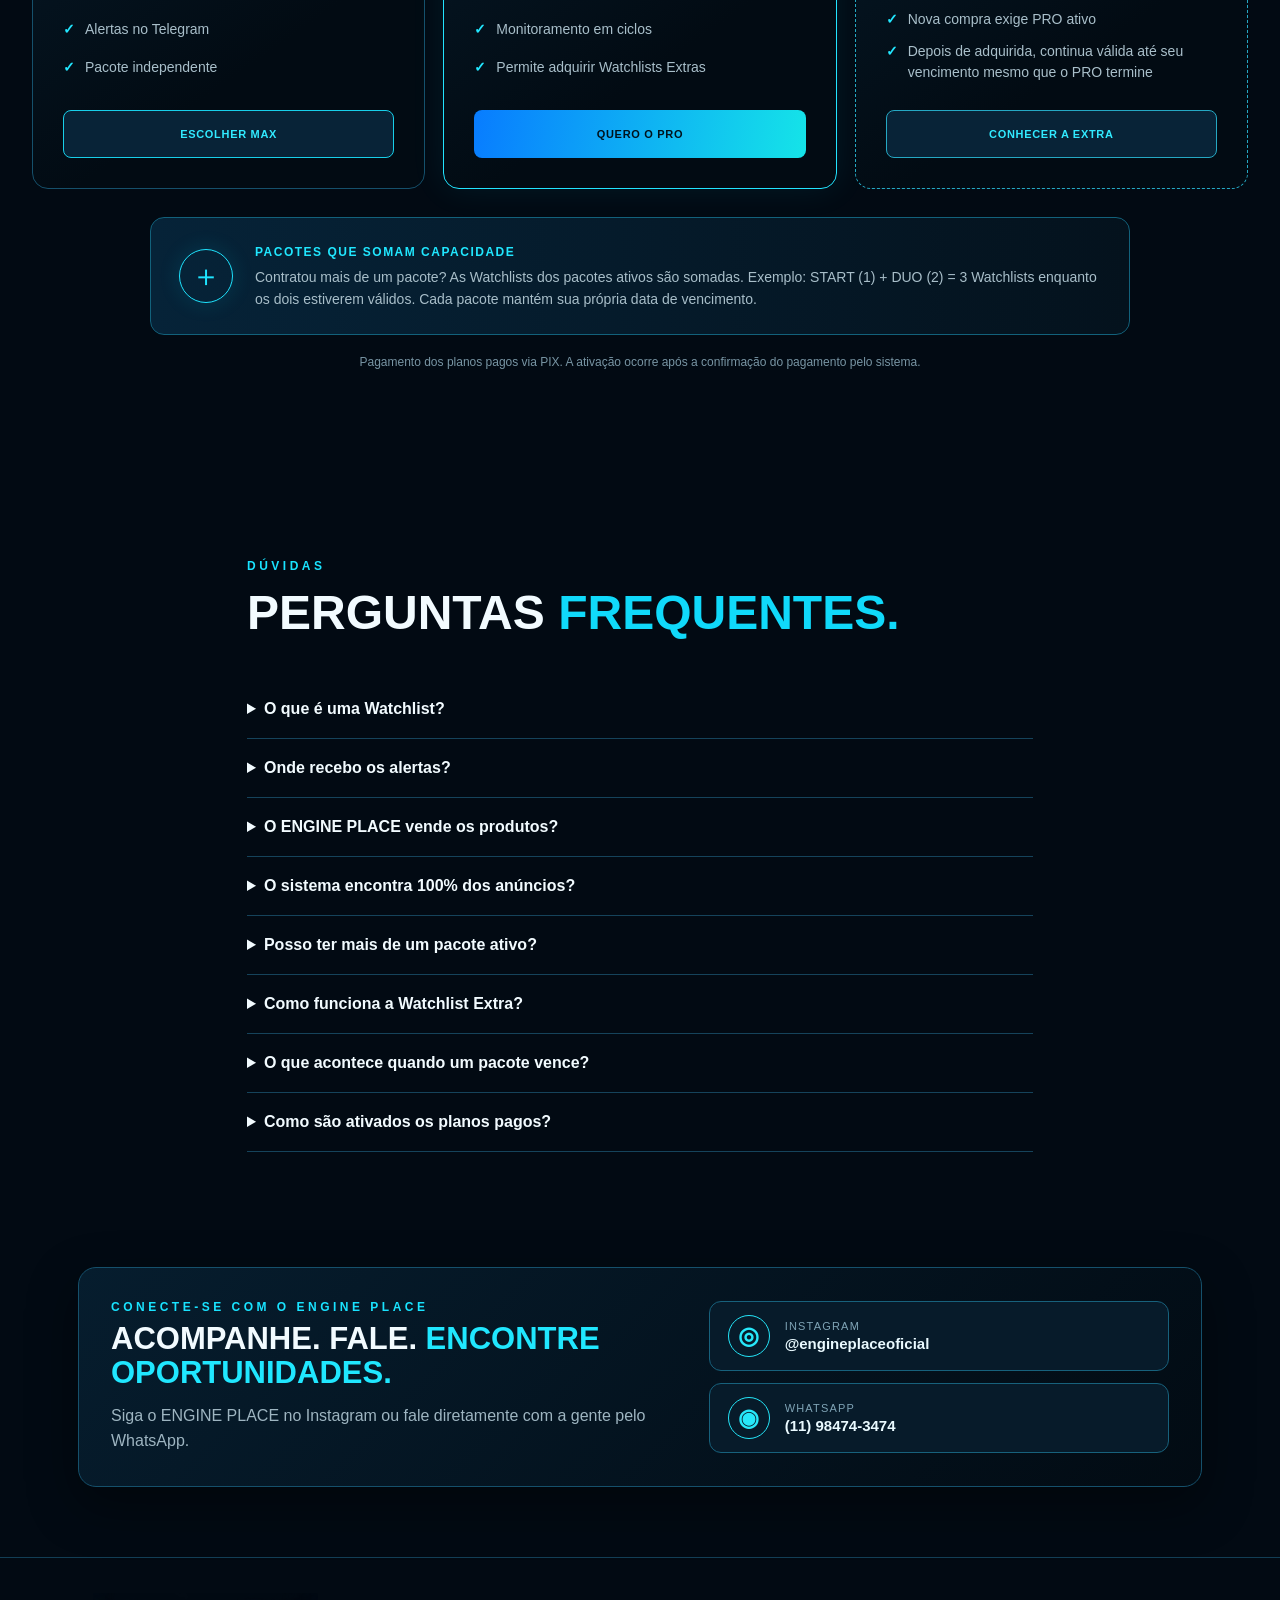
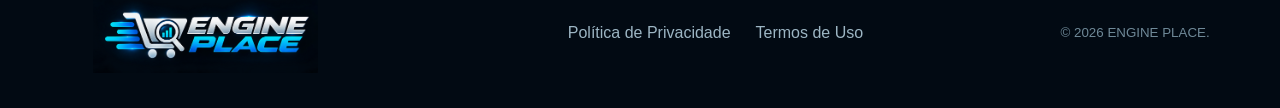
==== commit 0fb4adff: "Add files via upload" ====
--- a/index.html
+++ b/index.html
@@ -136,5 +136,14 @@
 <details><summary>O que acontece quando um pacote vence?</summary><p>A capacidade daquele pacote deixa de fazer parte do total disponível. Suas Watchlists não são apagadas; caso a quantidade cadastrada ultrapasse a capacidade disponível, as excedentes deixam de participar dos ciclos até que haja capacidade novamente.</p></details>
 <details><summary>Como são ativados os planos pagos?</summary><p>A cobrança é feita via PIX pelo fluxo do ENGINE PLACE no Telegram. O pacote é ativado após a confirmação do pagamento pelo sistema.</p></details></section>
 </main>
+<section class="social-contact">
+<div class="social-contact-inner">
+<div><div class="eyebrow">CONECTE-SE COM O ENGINE PLACE</div>
+<h2>ACOMPANHE. FALE. <span>ENCONTRE OPORTUNIDADES.</span></h2>
+<p>Siga o ENGINE PLACE no Instagram ou fale diretamente com a gente pelo WhatsApp.</p></div>
+<div class="social-buttons">
+<a class="social-btn" href="https://www.instagram.com/engineplaceoficial/" target="_blank" rel="noopener"><span class="social-icon">◎</span><span><small>Instagram</small><strong>@engineplaceoficial</strong></span></a>
+<a class="social-btn" href="https://wa.me/5511984743474?text=Ol%C3%A1%21%20Conheci%20o%20ENGINE%20PLACE%20pelo%20site%20e%20gostaria%20de%20mais%20informa%C3%A7%C3%B5es." target="_blank" rel="noopener"><span class="social-icon">◉</span><span><small>WhatsApp</small><strong>(11) 98474-3474</strong></span></a>
+</div></div></section>
 <footer><img src="logo-engine-place.png" alt="ENGINE PLACE"><div><a href="privacidade.html">Política de Privacidade</a><a href="termos.html">Termos de Uso</a></div><small>© 2026 ENGINE PLACE.</small></footer>
 </body></html>
--- a/style.css
+++ b/style.css
@@ -110,3 +110,11 @@
 
 @media(max-width:1000px){.plan-grid{grid-template-columns:repeat(2,1fr)}}
 @media(max-width:650px){.plan-grid{grid-template-columns:1fr}.plan-card{min-height:auto}.package-info{align-items:flex-start;padding:20px}.plans-intro{font-size:15px}.plan-price b{font-size:42px}}
+
+.social-contact{max-width:1180px;margin:20px auto 70px;padding:0 28px}
+.social-contact-inner{display:grid;grid-template-columns:1.1fr .9fr;gap:35px;align-items:center;padding:32px;border:1px solid #15506b;border-radius:18px;background:linear-gradient(135deg,#061d2e,#020b13);box-shadow:0 18px 50px #0006}
+.social-contact h2{margin:8px 0 12px;font-size:31px;line-height:1.1}.social-contact h2 span{color:#20e7ff}.social-contact p{margin:0;color:#9eb5c1;line-height:1.6}
+.social-buttons{display:grid;gap:12px}.social-btn{display:flex;align-items:center;gap:15px;min-height:70px;padding:12px 18px;border:1px solid #17617c;border-radius:12px;background:#071b2a;color:#fff!important;text-decoration:none!important;transition:.2s}
+.social-btn:hover{transform:translateY(-2px);border-color:#23dff4;box-shadow:0 10px 28px #00dfff16}.social-icon{width:42px;height:42px;flex:0 0 42px;border-radius:50%;display:grid;place-items:center;border:1px solid #24e4f7;color:#27e8fa;font-size:24px;font-weight:900}
+.social-btn small{display:block;color:#7fa4b6;font-size:11px;text-transform:uppercase;letter-spacing:1.2px;margin-bottom:3px}.social-btn strong{font-size:15px;color:#eafaff}
+@media(max-width:760px){.social-contact-inner{grid-template-columns:1fr}.social-contact h2{font-size:26px}}
